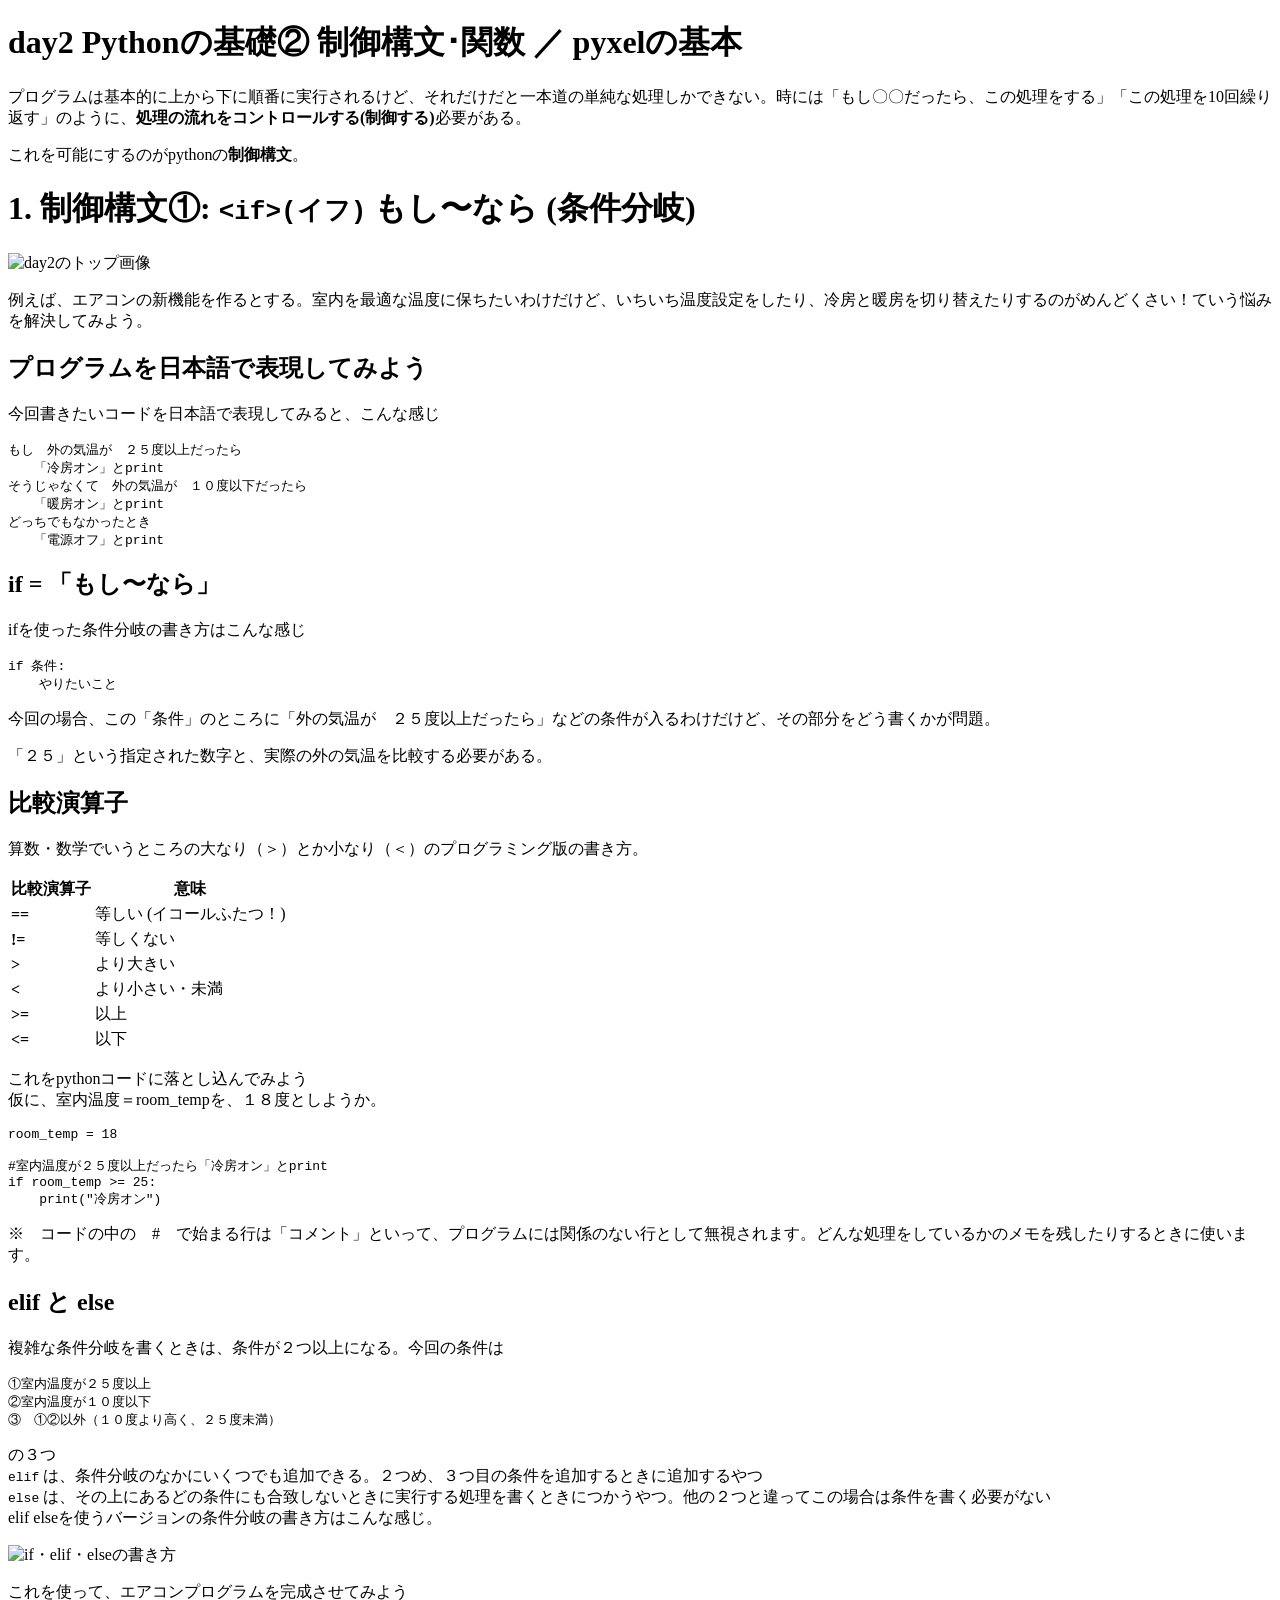
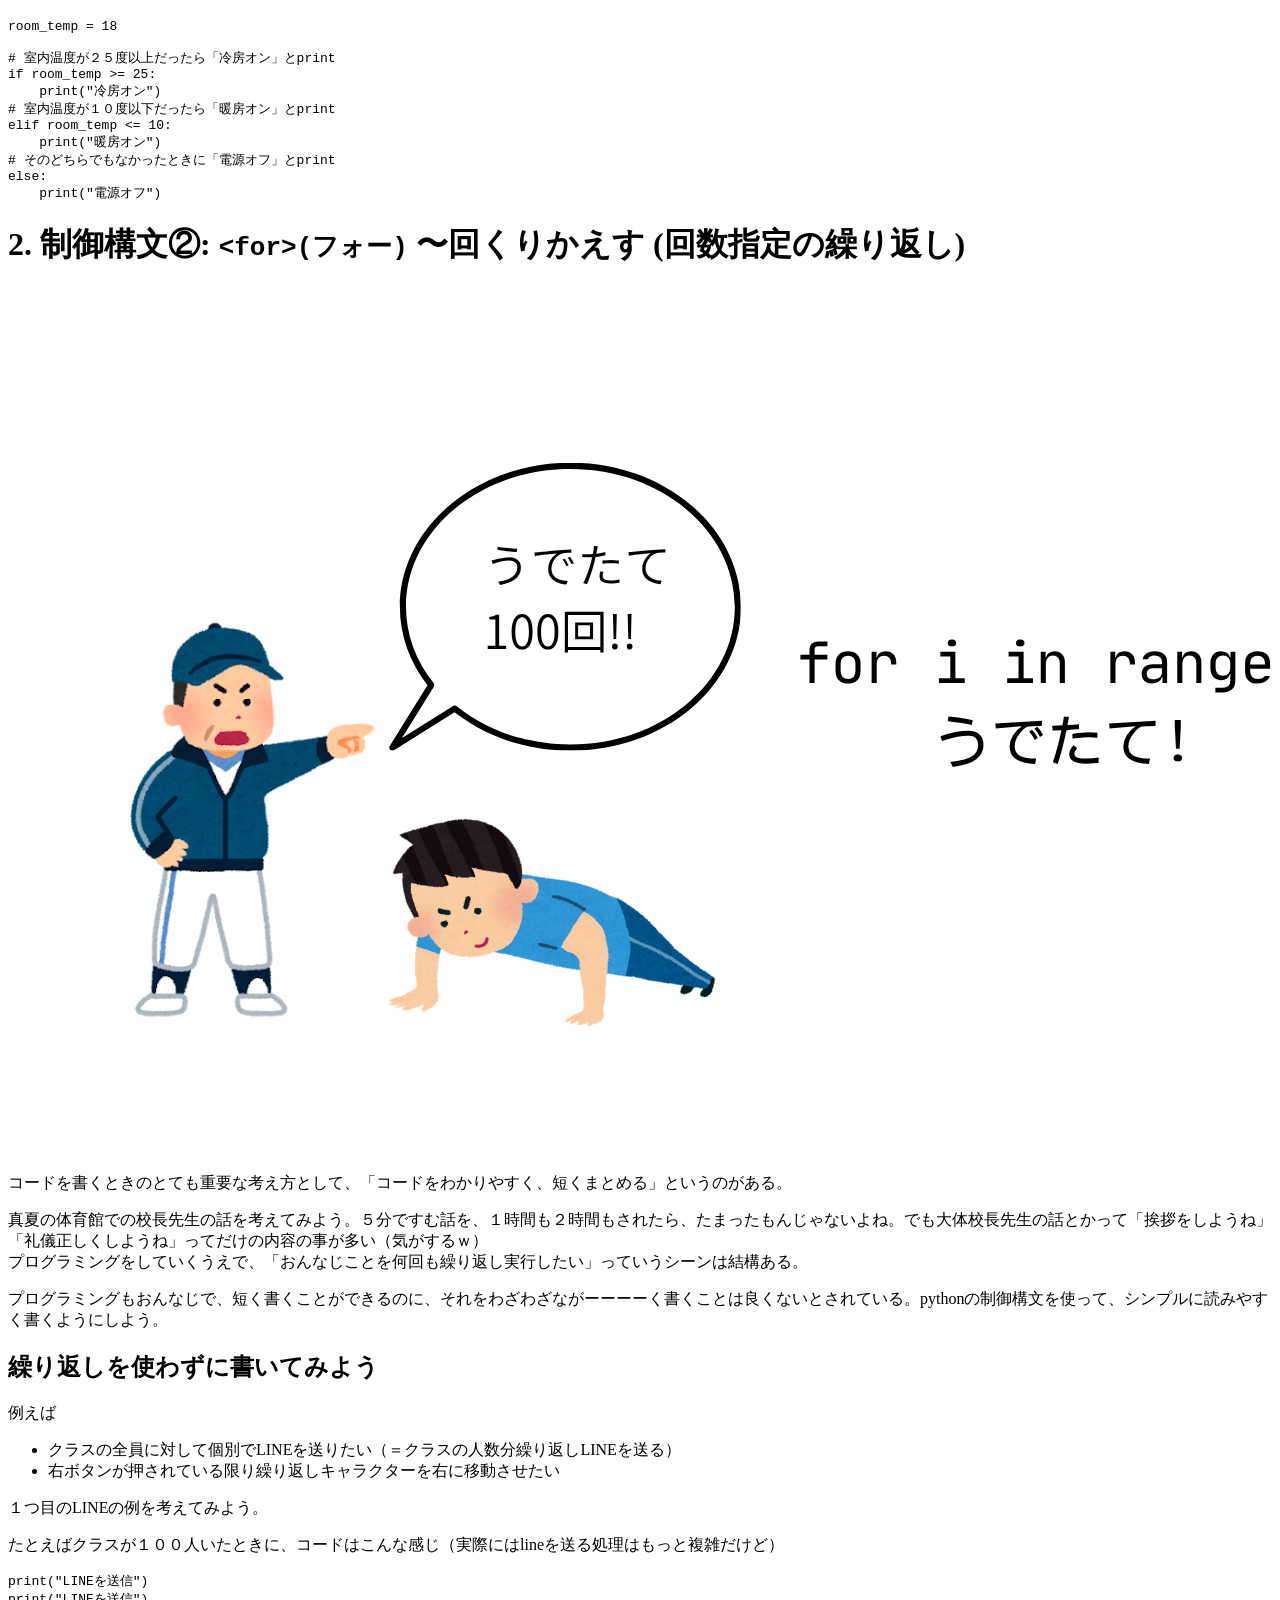
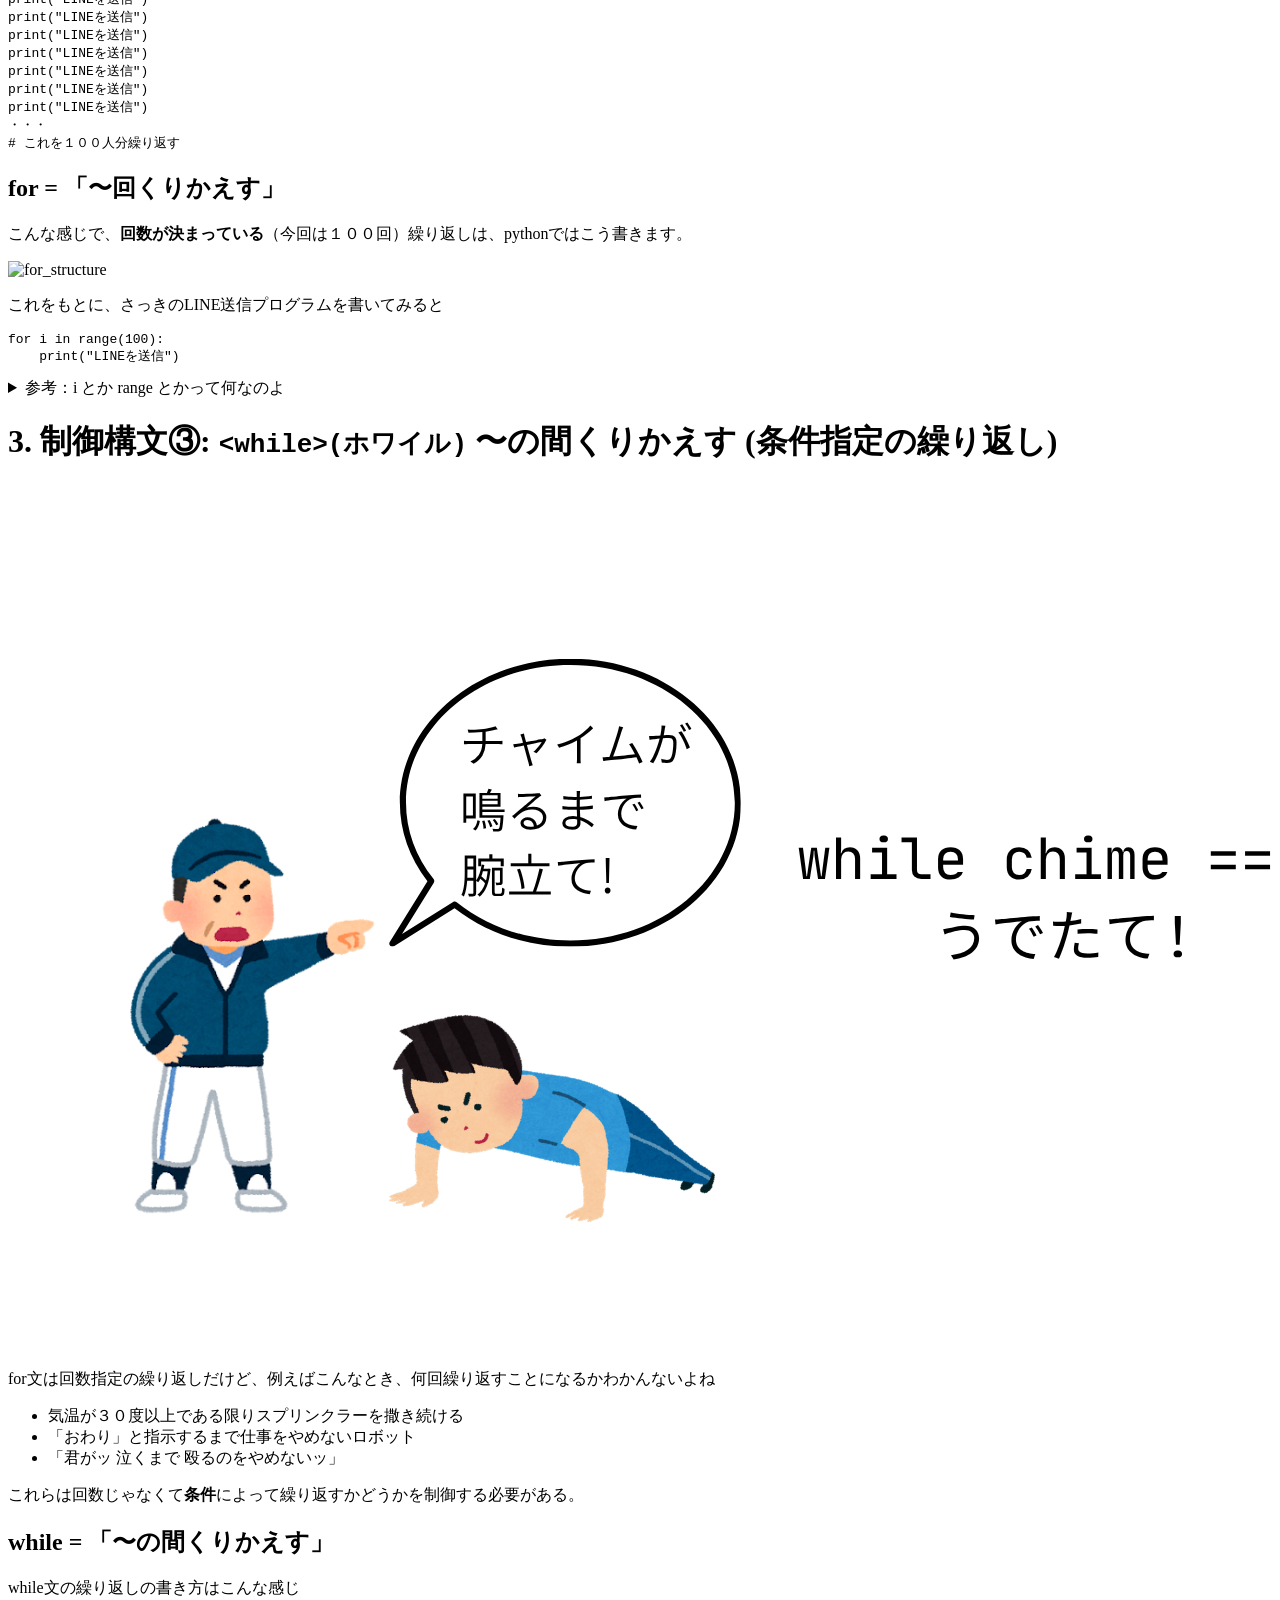
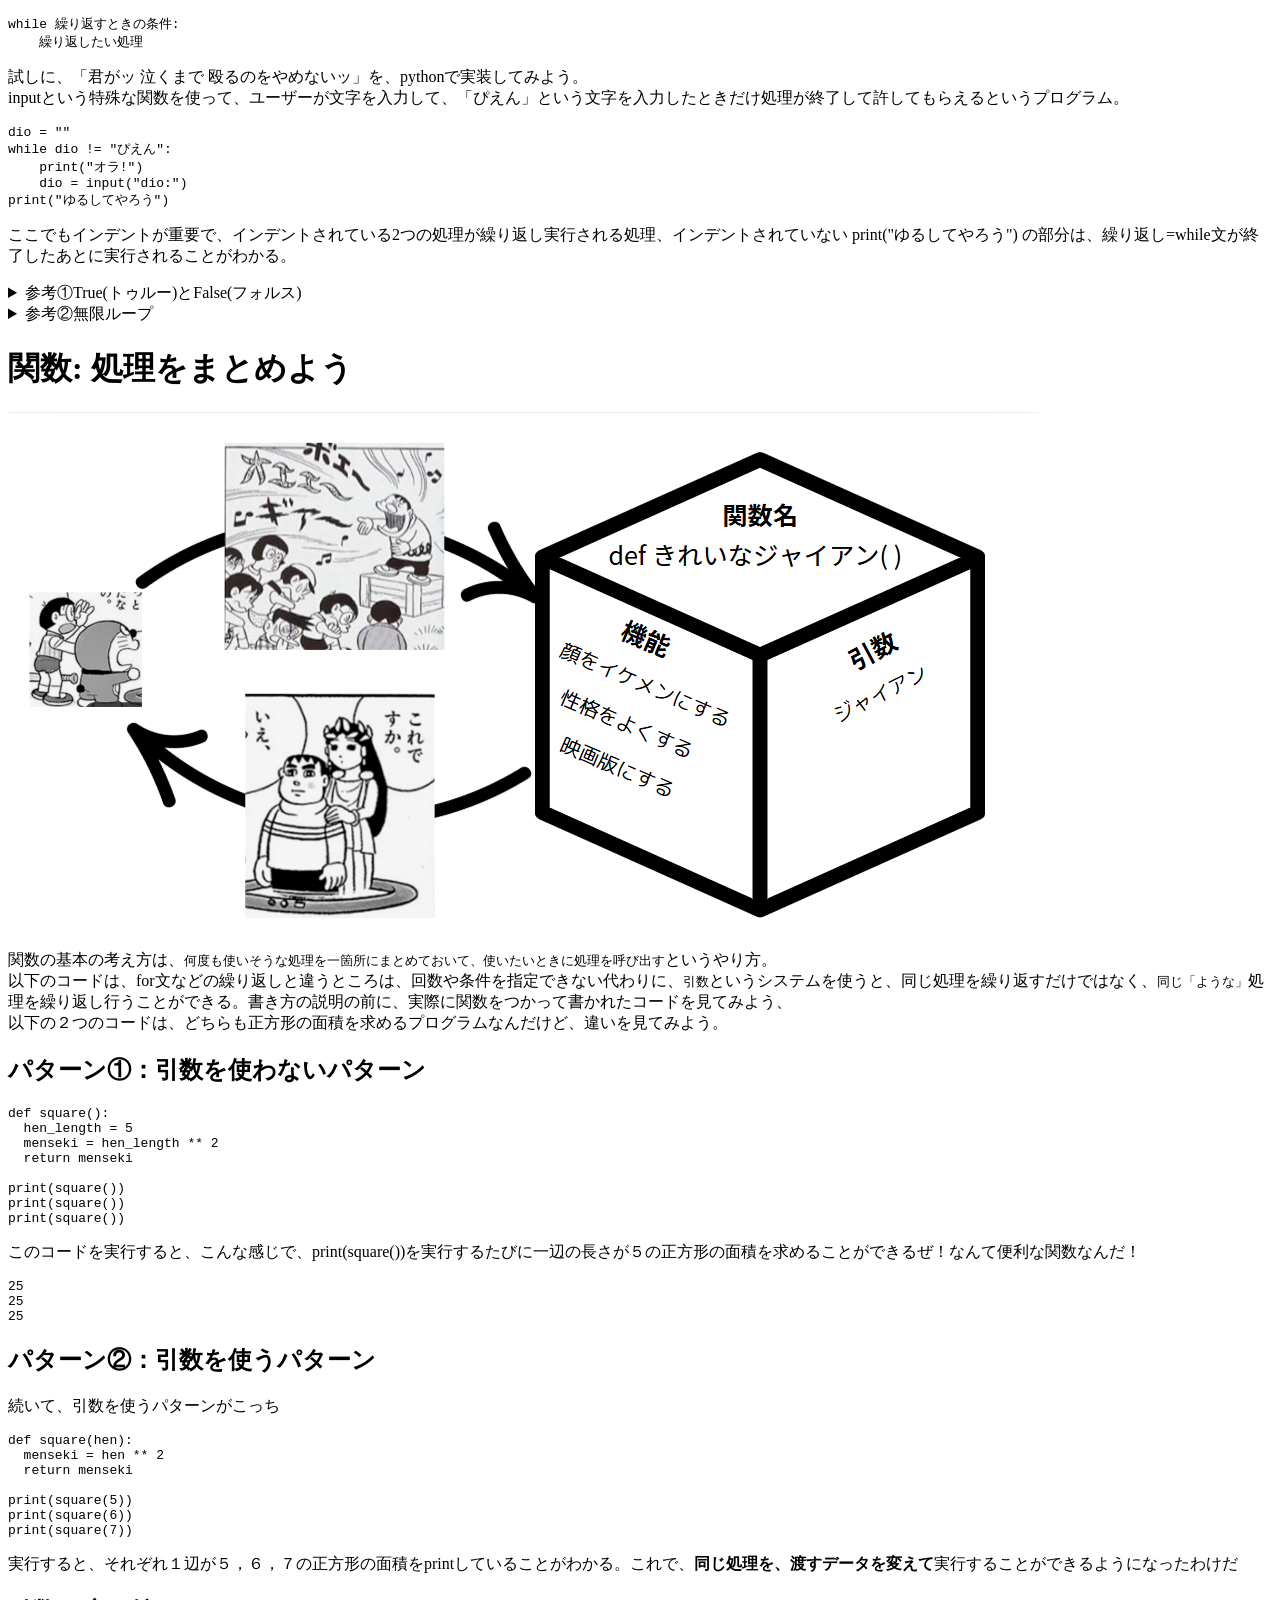
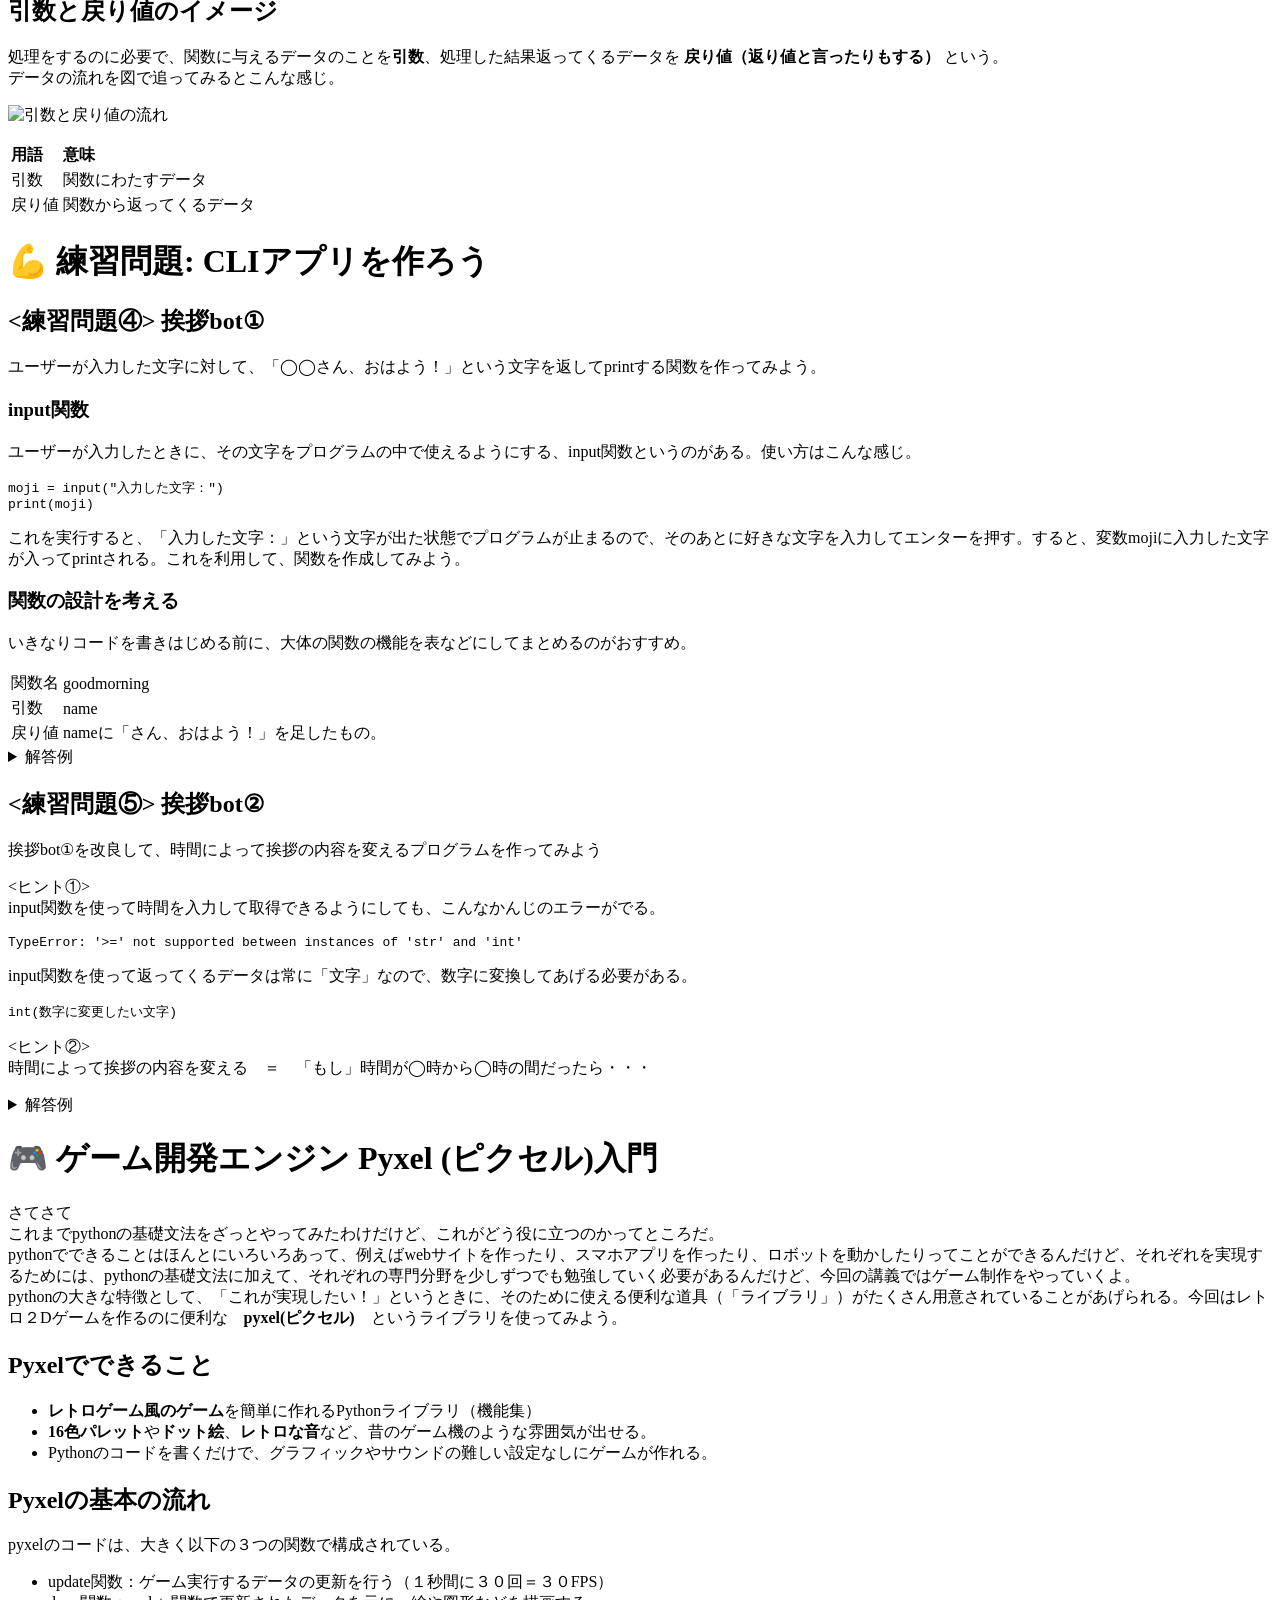
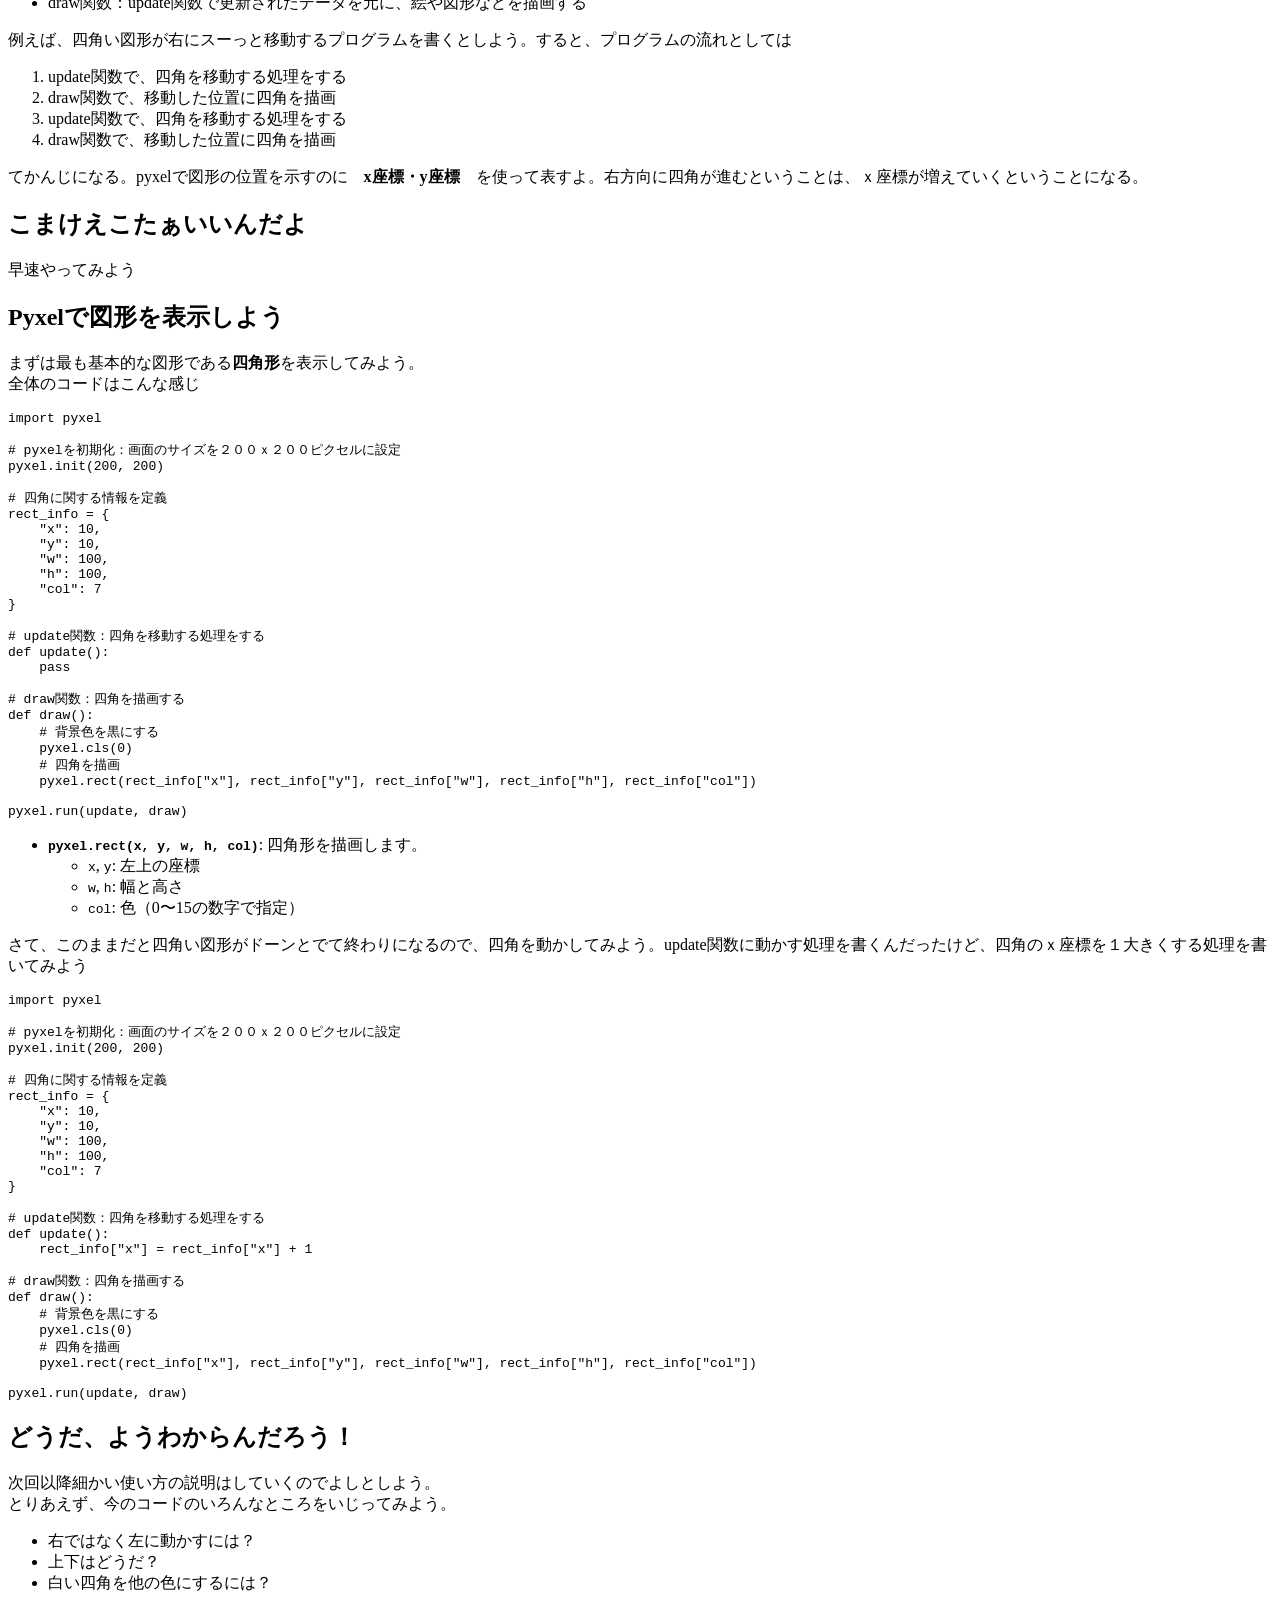
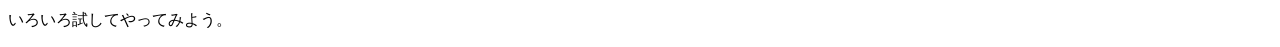
==== 2026/day2/day2_Pythonの基礎②_制御構文･関数_／_pyxelの基本.html @ acff8403 "day2修正" ====
<!DOCTYPE html>
<html>

<head>
    <meta charset="UTF-8">
    <meta name="viewport" content="width=device-width, initial-scale=1.0">
    <title>day2 Pythonの基礎② 制御構文･関数 ／ pyxelの基本</title>
    <link href="https://cdnjs.cloudflare.com/ajax/libs/prism/1.25.0/themes/prism.min.css" rel="stylesheet" />
    <link rel="stylesheet" href="../css/style.css">
    <link rel="icon" href="../favicon.svg" type="image/svg+xml">
    <script src="https://cdnjs.cloudflare.com/ajax/libs/prism/1.25.0/prism.min.js"></script>
    <script src="https://cdnjs.cloudflare.com/ajax/libs/prism/1.25.0/components/prism-python.min.js"></script>
</head>

<body for="html-export" data-header-base-path="../">
    <div id="pagetop"></div>
    <div class="crossnote markdown-preview">

        <h1 id="maintitle">day2 Pythonの基礎② 制御構文･関数 ／ pyxelの基本</h1>
        <p>プログラムは基本的に上から下に順番に実行されるけど、それだけだと一本道の単純な処理しかできない。時には「もし〇〇だったら、この処理をする」「この処理を10回繰り返す」のように、<strong>処理の流れをコントロールする(制御する)</strong>必要がある。</p>
        <p>これを可能にするのがpythonの<strong>制御構文</strong>。</p>

        <h1 id="1-制御構文①-if-もし〜なら">1. 制御構文①: <code>&lt;if&gt;(イフ)</code> もし〜なら (条件分岐)</h1>
        <p><img class="img_top" src="img/day2_top.png" alt="day2のトップ画像"></p>
        <p>例えば、エアコンの新機能を作るとする。室内を最適な温度に保ちたいわけだけど、いちいち温度設定をしたり、冷房と暖房を切り替えたりするのがめんどくさい！ていう悩みを解決してみよう。</p>

        <h2 id="プログラムを日本語で表現してみよう">プログラムを日本語で表現してみよう</h2>
        <p>今回書きたいコードを日本語で表現してみると、こんな感じ</p>
        <pre data-role="codeBlock" data-info="" class="language-text"><code>もし　外の気温が　２５度以上だったら
　　「冷房オン」とprint
そうじゃなくて　外の気温が　１０度以下だったら
　　「暖房オン」とprint
どっちでもなかったとき
　　「電源オフ」とprint
</code></pre>

        <h2 id="if--もし〜なら">if = 「もし〜なら」</h2>
        <p>ifを使った条件分岐の書き方はこんな感じ</p>
        <pre data-role="codeBlock" data-info="python" class="language-python python"><code>if 条件:
    やりたいこと
</code></pre>
        <p>今回の場合、この「条件」のところに「外の気温が　２５度以上だったら」などの条件が入るわけだけど、その部分をどう書くかが問題。</p>
        <p>「２５」という指定された数字と、実際の外の気温を比較する必要がある。</p>

        <h2 id="比較演算子">比較演算子</h2>
        <p>算数・数学でいうところの大なり（＞）とか小なり（＜）のプログラミング版の書き方。</p>
        <table>
            <tr>
                <th>比較演算子</th>
                <th>意味</th>
            </tr>
            <tr>
                <td><strong>==</strong></td>
                <td>等しい (イコールふたつ！)</td>
            </tr>
            <tr>
                <td><strong>!=</strong></td>
                <td>等しくない</td>
            </tr>
            <tr>
                <td><strong>&gt;</strong></td>
                <td>より大きい</td>
            </tr>
            <tr>
                <td><strong>&lt;</strong></td>
                <td>より小さい・未満</td>
            </tr>
            <tr>
                <td><strong>&gt;=</strong></td>
                <td>以上</td>
            </tr>
            <tr>
                <td><strong>&lt;=</strong></td>
                <td>以下</td>
            </tr>
        </table>
        <p>これをpythonコードに落とし込んでみよう<br>
            仮に、室内温度＝room_tempを、１８度としようか。</p>
        <pre data-role="codeBlock" data-info="python" class="language-python python"><code>room_temp = 18

#室内温度が２５度以上だったら「冷房オン」とprint
if room_temp &gt;= 25:
    print("冷房オン")
</code></pre>
        <p>※　コードの中の　#　で始まる行は「コメント」といって、プログラムには関係のない行として無視されます。どんな処理をしているかのメモを残したりするときに使います。</p>

        <h2 id="elif-と-else">elif と else</h2>
        <p>複雑な条件分岐を書くときは、条件が２つ以上になる。今回の条件は</p>
        <pre data-role="codeBlock" data-info="" class="language-text"><code>①室内温度が２５度以上
②室内温度が１０度以下
③　①②以外（１０度より高く、２５度未満）
</code></pre>
        <p>の３つ<br>
            <code>elif</code> は、条件分岐のなかにいくつでも追加できる。２つめ、３つ目の条件を追加するときに追加するやつ<br>
            <code>else</code> は、その上にあるどの条件にも合致しないときに実行する処理を書くときにつかうやつ。他の２つと違ってこの場合は条件を書く必要がない<br>
            elif elseを使うバージョンの条件分岐の書き方はこんな感じ。</p>
        <p><img class="img_top" src="img/if_structure_top.png" alt="if・elif・elseの書き方"></p>
        <p>これを使って、エアコンプログラムを完成させてみよう</p>
        <pre data-role="codeBlock" data-info="python" class="language-python python"><code>room_temp = 18

# 室内温度が２５度以上だったら「冷房オン」とprint
if room_temp &gt;= 25:
    print("冷房オン")
# 室内温度が１０度以下だったら「暖房オン」とprint
elif room_temp &lt;= 10:
    print("暖房オン")
# そのどちらでもなかったときに「電源オフ」とprint
else:
    print("電源オフ")
</code></pre>

        <h1 id="2-制御構文②-for-〜回くりかえす">2. 制御構文②: <code>&lt;for&gt;(フォー)</code> 〜回くりかえす (回数指定の繰り返し)</h1>
        <p><img class="img_top" src="img/pushup_for_top.png" alt="pushup_for"></p>
        <p>コードを書くときのとても重要な考え方として、「コードをわかりやすく、短くまとめる」というのがある。</p>
        <p>真夏の体育館での校長先生の話を考えてみよう。５分ですむ話を、１時間も２時間もされたら、たまったもんじゃないよね。でも大体校長先生の話とかって「挨拶をしようね」「礼儀正しくしようね」ってだけの内容の事が多い（気がするｗ）<br>
            プログラミングをしていくうえで、「おんなじことを何回も繰り返し実行したい」っていうシーンは結構ある。</p>
        <p>プログラミングもおんなじで、短く書くことができるのに、それをわざわざながーーーーく書くことは良くないとされている。pythonの制御構文を使って、シンプルに読みやすく書くようにしよう。</p>

        <h2 id="繰り返しを使わずに書いてみよう">繰り返しを使わずに書いてみよう</h2>
        <p>例えば</p>
        <ul>
            <li>クラスの全員に対して個別でLINEを送りたい（＝クラスの人数分繰り返しLINEを送る）</li>
            <li>右ボタンが押されている限り繰り返しキャラクターを右に移動させたい</li>
        </ul>
        <p>１つ目のLINEの例を考えてみよう。</p>
        <p>たとえばクラスが１００人いたときに、コードはこんな感じ（実際にはlineを送る処理はもっと複雑だけど）</p>
        <pre data-role="codeBlock" data-info="python" class="language-python python"><code>print("LINEを送信")
print("LINEを送信")
print("LINEを送信")
print("LINEを送信")
print("LINEを送信")
print("LINEを送信")
print("LINEを送信")
print("LINEを送信")
・・・
# これを１００人分繰り返す
</code></pre>

        <h2 id="for--〜回くりかえす">for = 「〜回くりかえす」</h2>
        <p>こんな感じで、<strong>回数が決まっている</strong>（今回は１００回）繰り返しは、pythonではこう書きます。</p>
        <p><img class="img_top" src="img/for_structure_top.png" alt="for_structure"></p>
        <p>これをもとに、さっきのLINE送信プログラムを書いてみると</p>
        <pre data-role="codeBlock" data-info="python" class="language-python python"><code>for i in range(100):
    print("LINEを送信")
</code></pre>
        <details>
            <summary>参考：i とか range とかって何なのよ</summary>
            <p>このコードを動かしてみよう</p>
            <pre data-role="codeBlock" data-info="python" class="language-python python"><code>for i in range(10):
    print(i)
</code></pre>
            <p>実行結果↓</p>
            <pre data-role="codeBlock" data-info="" class="language-text"><code>0
1
2
3
...(省略)
9
</code></pre>
            <p>range(10)とすると、０から９までの数字データのかたまり（配列といいます）が入って、for文といっしょに使うことで、処理中にその塊に入っているデータに順番にアクセスしていく感じ。０から９だから、全部で１０回の繰り返しになる、てこと。iという文字に、繰り返しごとにデータが順番に入っていく感じ。ここの文字は別にiである必要はなくて、自由に名前をつけられる。<br>
                配列には他にも「リスト」などの種類があって、こっちは数字だけじゃなくて文字も扱える。<br>
                配列を使った繰り返しの例はこんな感じ</p>
            <pre data-role="codeBlock" data-info="python" class="language-python python"><code>teacher_list = ["リッキー", "オッキー", "ガッキー", "グッチー"]
for teacher in teacher_list:
    print(teacher + "かっこいい")
</code></pre>
            <p>実行結果↓</p>
            <pre data-role="codeBlock" data-info="" class="language-text"><code>リッキーかっこいい
オッキーかっこいい
ガッキーかっこいい
グッチーかっこいい
</code></pre>
        </details>

        <h1 id="3-制御構文③-while-〜の間くりかえす">3. 制御構文③: <code>&lt;while&gt;(ホワイル)</code> 〜の間くりかえす (条件指定の繰り返し)</h1>
        <p><img class="img_top" src="img/pushup_while_top.png" alt="pushup_while"></p>
        <p>for文は回数指定の繰り返しだけど、例えばこんなとき、何回繰り返すことになるかわかんないよね</p>
        <ul>
            <li>気温が３０度以上である限りスプリンクラーを撒き続ける</li>
            <li>「おわり」と指示するまで仕事をやめないロボット</li>
            <li>「君がッ 泣くまで 殴るのをやめないッ」</li>
        </ul>
        <p>これらは回数じゃなくて<strong>条件</strong>によって繰り返すかどうかを制御する必要がある。</p>

        <h2 id="while--〜の間くりかえす">while = 「〜の間くりかえす」</h2>
        <p>while文の繰り返しの書き方はこんな感じ</p>
        <pre data-role="codeBlock" data-info="python" class="language-python python"><code>while 繰り返すときの条件:
    繰り返したい処理
</code></pre>
        <p>試しに、「君がッ 泣くまで 殴るのをやめないッ」を、pythonで実装してみよう。<br>
            inputという特殊な関数を使って、ユーザーが文字を入力して、「ぴえん」という文字を入力したときだけ処理が終了して許してもらえるというプログラム。</p>
        <pre data-role="codeBlock" data-info="python" class="language-python python"><code>dio = ""
while dio != "ぴえん":
    print("オラ!")
    dio = input("dio:")
print("ゆるしてやろう")
</code></pre>
        <p>ここでもインデントが重要で、インデントされている2つの処理が繰り返し実行される処理、インデントされていない print("ゆるしてやろう") の部分は、繰り返し=while文が終了したあとに実行されることがわかる。</p>
        <details>
            <summary>参考①True(トゥルー)とFalse(フォルス)</summary>
            <p>試しにこのコードを実行してみよう。</p>
            <pre data-role="codeBlock" data-info="python" class="language-python python"><code>ricky = "かっこいい"
print(ricky == "かっこいい")
</code></pre>
            <p>実行結果</p>
            <pre data-role="codeBlock" data-info="" class="language-text"><code>True
</code></pre>
            <p>True : 正しい<br>
                pythonも認めざるを得ないかっこよさ。<br>
                冗談はさておき、これは <code>ricky という変数と "かっこいい" という文字データは同じ</code> という条件が「正しい」ので、Trueという結果が返ってきている感じ。<br>
                逆に</p>
            <pre data-role="codeBlock" data-info="python" class="language-python python"><code>ricky = "かっこいい"
print(ricky == "ブサイク")
</code></pre>
            <p>コレを実行してみると</p>
            <pre data-role="codeBlock" data-info="" class="language-text"><code>False
</code></pre>
            <p>という結果がでます。(False=フォルス:間違い)</p>
            <p>今まで出てきたif文やwhile文は、「条件」が「TrueかFalseか」を判定しているわけ。例えば</p>
            <pre data-role="codeBlock" data-info="python" class="language-python python"><code>if ricky == "イケメン":
    print("わかるー")
</code></pre>
            <p>というif文は、<code>ricky == "イケメン"</code>という条件がTrueのときに「わかるー」とprintする、という感じになる。ちなみに、パソコン内部的にはTrueは1、Falseは0として扱われるので、最初に出てきた「パソコンは0と1だけでデータを処理している」っていう話とつながってきたりする。試しにこのコードを実行すると、「おんなじ!」と出力される。</p>
            <pre data-role="codeBlock" data-info="python" class="language-python python"><code>if (True == 1):
    print("おんなじ!")
</code></pre>
        </details>
        <details>
            <summary>参考②無限ループ</summary>
            <p>ゲームが起動中にずーっと同じ処理を繰り返したい場合などによく使われる手法で、無限ループというのがある。たとえばこんなコード(実行する場合は、必ず近くに詳しい人がいるときにやってください。やりすぎるとパソコンに余計な負担をかけてしまうことがあります。)</p>
            <pre data-role="codeBlock" data-info="python" class="language-python python"><code>while True:
    print("リッキーかっこいい")
</code></pre>
            <p>無限にリッキーかっこいいとprintするという非常に正しいコードになってる。<br>
                ループを抜けたい場合はCtrl + C で終了できる。</p>
        </details>

        <h1 id="関数-処理をまとめよう">関数: 処理をまとめよう</h1>
        <p><img class="img_top" src="img/function_jyaian_top.svg" alt="function_jyaian"></p>
        <p>関数の基本の考え方は、<code>何度も使いそうな処理を一箇所にまとめておいて、使いたいときに処理を呼び出す</code>というやり方。<br>
            以下のコードは、for文などの繰り返しと違うところは、回数や条件を指定できない代わりに、<code>引数</code>というシステムを使うと、同じ処理を繰り返すだけではなく、<code>同じ「ような」</code>処理を繰り返し行うことができる。書き方の説明の前に、実際に関数をつかって書かれたコードを見てみよう、<br>
            以下の２つのコードは、どちらも正方形の面積を求めるプログラムなんだけど、違いを見てみよう。</p>

        <h2 id="パターン①引数を使わないパターン">パターン①：引数を使わないパターン</h2>
        <pre data-role="codeBlock" data-info="python" class="language-python python"><code>def square():
  hen_length = 5
  menseki = hen_length ** 2
  return menseki

print(square())
print(square())
print(square())
</code></pre>
        <p>このコードを実行すると、こんな感じで、print(square())を実行するたびに一辺の長さが５の正方形の面積を求めることができるぜ！なんて便利な関数なんだ！</p>
        <pre data-role="codeBlock" data-info="" class="language-text"><code>25
25
25
</code></pre>

        <h2 id="パターン②引数を使うパターン">パターン②：引数を使うパターン</h2>
        <p>続いて、引数を使うパターンがこっち</p>
        <pre data-role="codeBlock" data-info="python" class="language-python python"><code>def square(hen):
  menseki = hen ** 2
  return menseki

print(square(5))
print(square(6))
print(square(7))
</code></pre>
        <p>実行すると、それぞれ１辺が５，６，７の正方形の面積をprintしていることがわかる。これで、<strong>同じ処理を、渡すデータを変えて</strong>実行することができるようになったわけだ</p>

        <h2 id="引数と戻り値のイメージ">引数と戻り値のイメージ</h2>
        <p>処理をするのに必要で、関数に与えるデータのことを<strong>引数</strong>、処理した結果返ってくるデータを <strong>戻り値（返り値と言ったりもする）</strong> という。<br>
            データの流れを図で追ってみるとこんな感じ。</p>
        <p><img src="img/function.png" alt="引数と戻り値の流れ"></p>
        <table>
            <tr>
                <td><b>用語</b></td>
                <td><b>意味</b></td>
            </tr>
            <tr>
                <td>引数</td>
                <td>関数にわたすデータ</td>
            </tr>
            <tr>
                <td>戻り値</td>
                <td>関数から返ってくるデータ</td>
            </tr>
        </table>

        <h1 id="練習問題-cliアプリを作ろう">💪 練習問題: CLIアプリを作ろう</h1>

        <h2 id="練習問題④-挨拶bot①">&lt;練習問題④&gt; 挨拶bot①</h2>
        <p>ユーザーが入力した文字に対して、「◯◯さん、おはよう！」という文字を返してprintする関数を作ってみよう。</p>

        <h3 id="input関数">input関数</h3>
        <p>ユーザーが入力したときに、その文字をプログラムの中で使えるようにする、input関数というのがある。使い方はこんな感じ。</p>
        <pre data-role="codeBlock" data-info="python" class="language-python python"><code>moji = input("入力した文字：")
print(moji)
</code></pre>
        <p>これを実行すると、「入力した文字：」という文字が出た状態でプログラムが止まるので、そのあとに好きな文字を入力してエンターを押す。すると、変数mojiに入力した文字が入ってprintされる。これを利用して、関数を作成してみよう。</p>

        <h3 id="関数の設計を考える">関数の設計を考える</h3>
        <p>いきなりコードを書きはじめる前に、大体の関数の機能を表などにしてまとめるのがおすすめ。</p>
        <table>
            <tr>
                <td>関数名</td>
                <td>goodmorning</td>
            </tr>
            <tr>
                <td>引数</td>
                <td>name</td>
            </tr>
            <tr>
                <td>戻り値</td>
                <td>nameに「さん、おはよう！」を足したもの。</td>
            </tr>
        </table>
        <details>
            <summary>解答例</summary>
            <pre data-role="codeBlock" data-info="python" class="language-python python"><code>name = input("お名前は？：")
def goodmorning(name):
    return name + "さん、おはよう！"

print(goodmorning(name))
</code></pre>
        </details>

        <h2 id="練習問題⑤-挨拶bot②">&lt;練習問題⑤&gt; 挨拶bot②</h2>
        <p>挨拶bot①を改良して、時間によって挨拶の内容を変えるプログラムを作ってみよう</p>
        <p>&lt;ヒント①&gt;<br>
            input関数を使って時間を入力して取得できるようにしても、こんなかんじのエラーがでる。</p>
        <pre data-role="codeBlock" data-info="" class="language-text"><code>TypeError: '&gt;=' not supported between instances of 'str' and 'int'
</code></pre>
        <p>input関数を使って返ってくるデータは常に「文字」なので、数字に変換してあげる必要がある。</p>
        <pre data-role="codeBlock" data-info="python" class="language-python python"><code>int(数字に変更したい文字)
</code></pre>
        <p>&lt;ヒント②&gt;<br>
            時間によって挨拶の内容を変える　＝　「もし」時間が◯時から◯時の間だったら・・・</p>
        <details>
            <summary>解答例</summary>
            <pre data-role="codeBlock" data-info="python" class="language-python python"><code>name = input("お名前は？：")
hour = int(input("時間(24h)は？："))
def goodmorning(name, hour):
    if hour &gt;= 5 and hour &lt; 10:
        greeting = "おはよう"
    elif hour &gt;= 10 and hour &lt; 18:
        greeting = "こんにちは"
    else:
        greeting = "こんばんは"
    return name + "さん、" + greeting + "！"

print(goodmorning(name, hour))
</code></pre>
        </details>

        <h1 id="ゲーム開発エンジン-pyxel-ピクセル入門">🎮 ゲーム開発エンジン Pyxel (ピクセル)入門</h1>
        <p>さてさて<br>
            これまでpythonの基礎文法をざっとやってみたわけだけど、これがどう役に立つのかってところだ。<br>
            pythonでできることはほんとにいろいろあって、例えばwebサイトを作ったり、スマホアプリを作ったり、ロボットを動かしたりってことができるんだけど、それぞれを実現するためには、pythonの基礎文法に加えて、それぞれの専門分野を少しずつでも勉強していく必要があるんだけど、今回の講義ではゲーム制作をやっていくよ。<br>
            pythonの大きな特徴として、「これが実現したい！」というときに、そのために使える便利な道具（「ライブラリ」）がたくさん用意されていることがあげられる。今回はレトロ２Dゲームを作るのに便利な　<strong>pyxel(ピクセル)</strong>　というライブラリを使ってみよう。</p>

        <h2 id="pyxelでできること">Pyxelでできること</h2>
        <ul>
            <li><strong>レトロゲーム風のゲーム</strong>を簡単に作れるPythonライブラリ（機能集）</li>
            <li><strong>16色パレット</strong>や<strong>ドット絵</strong>、<strong>レトロな音</strong>など、昔のゲーム機のような雰囲気が出せる。</li>
            <li>Pythonのコードを書くだけで、グラフィックやサウンドの難しい設定なしにゲームが作れる。</li>
        </ul>

        <h2 id="pyxelの基本の流れ">Pyxelの基本の流れ</h2>
        <p>pyxelのコードは、大きく以下の３つの関数で構成されている。</p>
        <ul>
            <li>update関数：ゲーム実行するデータの更新を行う（１秒間に３０回＝３０FPS）</li>
            <li>draw関数：update関数で更新されたデータを元に、絵や図形などを描画する</li>
        </ul>
        <p>例えば、四角い図形が右にスーっと移動するプログラムを書くとしよう。すると、プログラムの流れとしては</p>
        <ol>
            <li>update関数で、四角を移動する処理をする</li>
            <li>draw関数で、移動した位置に四角を描画</li>
            <li>update関数で、四角を移動する処理をする</li>
            <li>draw関数で、移動した位置に四角を描画</li>
        </ol>
        <p>てかんじになる。pyxelで図形の位置を示すのに　<strong>x座標・y座標</strong>　を使って表すよ。右方向に四角が進むということは、ｘ座標が増えていくということになる。</p>

        <h2 id="こまけえこたぁいいんだよ">こまけえこたぁいいんだよ</h2>
        <p>早速やってみよう</p>

        <h2 id="pyxelで図形を表示しよう">Pyxelで図形を表示しよう</h2>
        <p>まずは最も基本的な図形である<strong>四角形</strong>を表示してみよう。<br>
            全体のコードはこんな感じ</p>
        <pre data-role="codeBlock" data-info="python" class="language-python python"><code>import pyxel

# pyxelを初期化：画面のサイズを２００ｘ２００ピクセルに設定
pyxel.init(200, 200)

# 四角に関する情報を定義
rect_info = {
    "x": 10,
    "y": 10,
    "w": 100,
    "h": 100,
    "col": 7
}

# update関数：四角を移動する処理をする
def update():
    pass

# draw関数：四角を描画する
def draw():
    # 背景色を黒にする
    pyxel.cls(0)
    # 四角を描画
    pyxel.rect(rect_info["x"], rect_info["y"], rect_info["w"], rect_info["h"], rect_info["col"])

pyxel.run(update, draw)
</code></pre>
        <ul>
            <li><strong><code>pyxel.rect(x, y, w, h, col)</code></strong>: 四角形を描画します。
                <ul>
                    <li><code>x</code>, <code>y</code>: 左上の座標</li>
                    <li><code>w</code>, <code>h</code>: 幅と高さ</li>
                    <li><code>col</code>: 色（0〜15の数字で指定）</li>
                </ul>
            </li>
        </ul>
        <p>さて、このままだと四角い図形がドーンとでて終わりになるので、四角を動かしてみよう。update関数に動かす処理を書くんだったけど、四角のｘ座標を１大きくする処理を書いてみよう</p>
        <pre data-role="codeBlock" data-info="python" class="language-python python"><code>import pyxel

# pyxelを初期化：画面のサイズを２００ｘ２００ピクセルに設定
pyxel.init(200, 200)

# 四角に関する情報を定義
rect_info = {
    "x": 10,
    "y": 10,
    "w": 100,
    "h": 100,
    "col": 7
}

# update関数：四角を移動する処理をする
def update():
    rect_info["x"] = rect_info["x"] + 1

# draw関数：四角を描画する
def draw():
    # 背景色を黒にする
    pyxel.cls(0)
    # 四角を描画
    pyxel.rect(rect_info["x"], rect_info["y"], rect_info["w"], rect_info["h"], rect_info["col"])

pyxel.run(update, draw)
</code></pre>

        <h2 id="どうだようわからんだろう">どうだ、ようわからんだろう！</h2>
        <p>次回以降細かい使い方の説明はしていくのでよしとしよう。<br>
            とりあえず、今のコードのいろんなところをいじってみよう。</p>
        <ul>
            <li>右ではなく左に動かすには？</li>
            <li>上下はどうだ？</li>
            <li>白い四角を他の色にするには？</li>
        </ul>
        <p>いろいろ試してやってみよう。</p>

    </div>

    <script src="../js/script.js"></script>
</body>

</html>
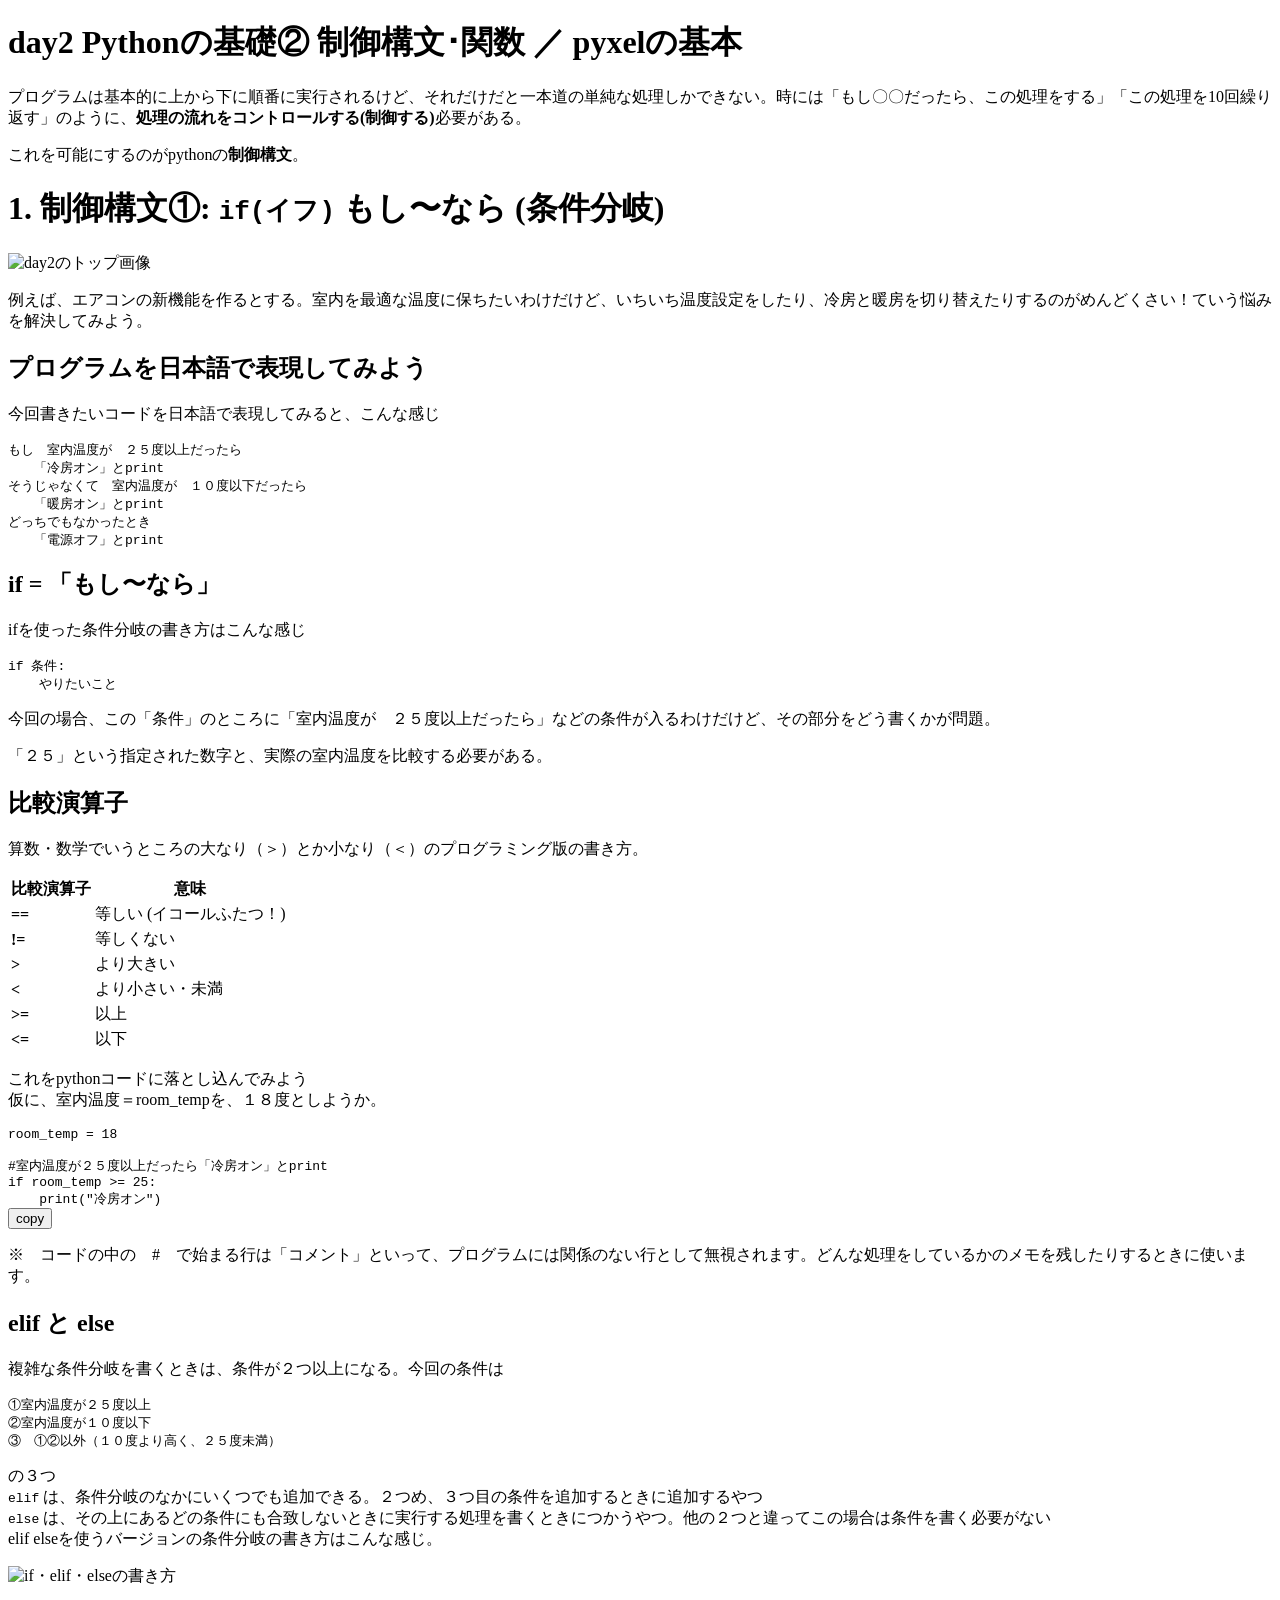
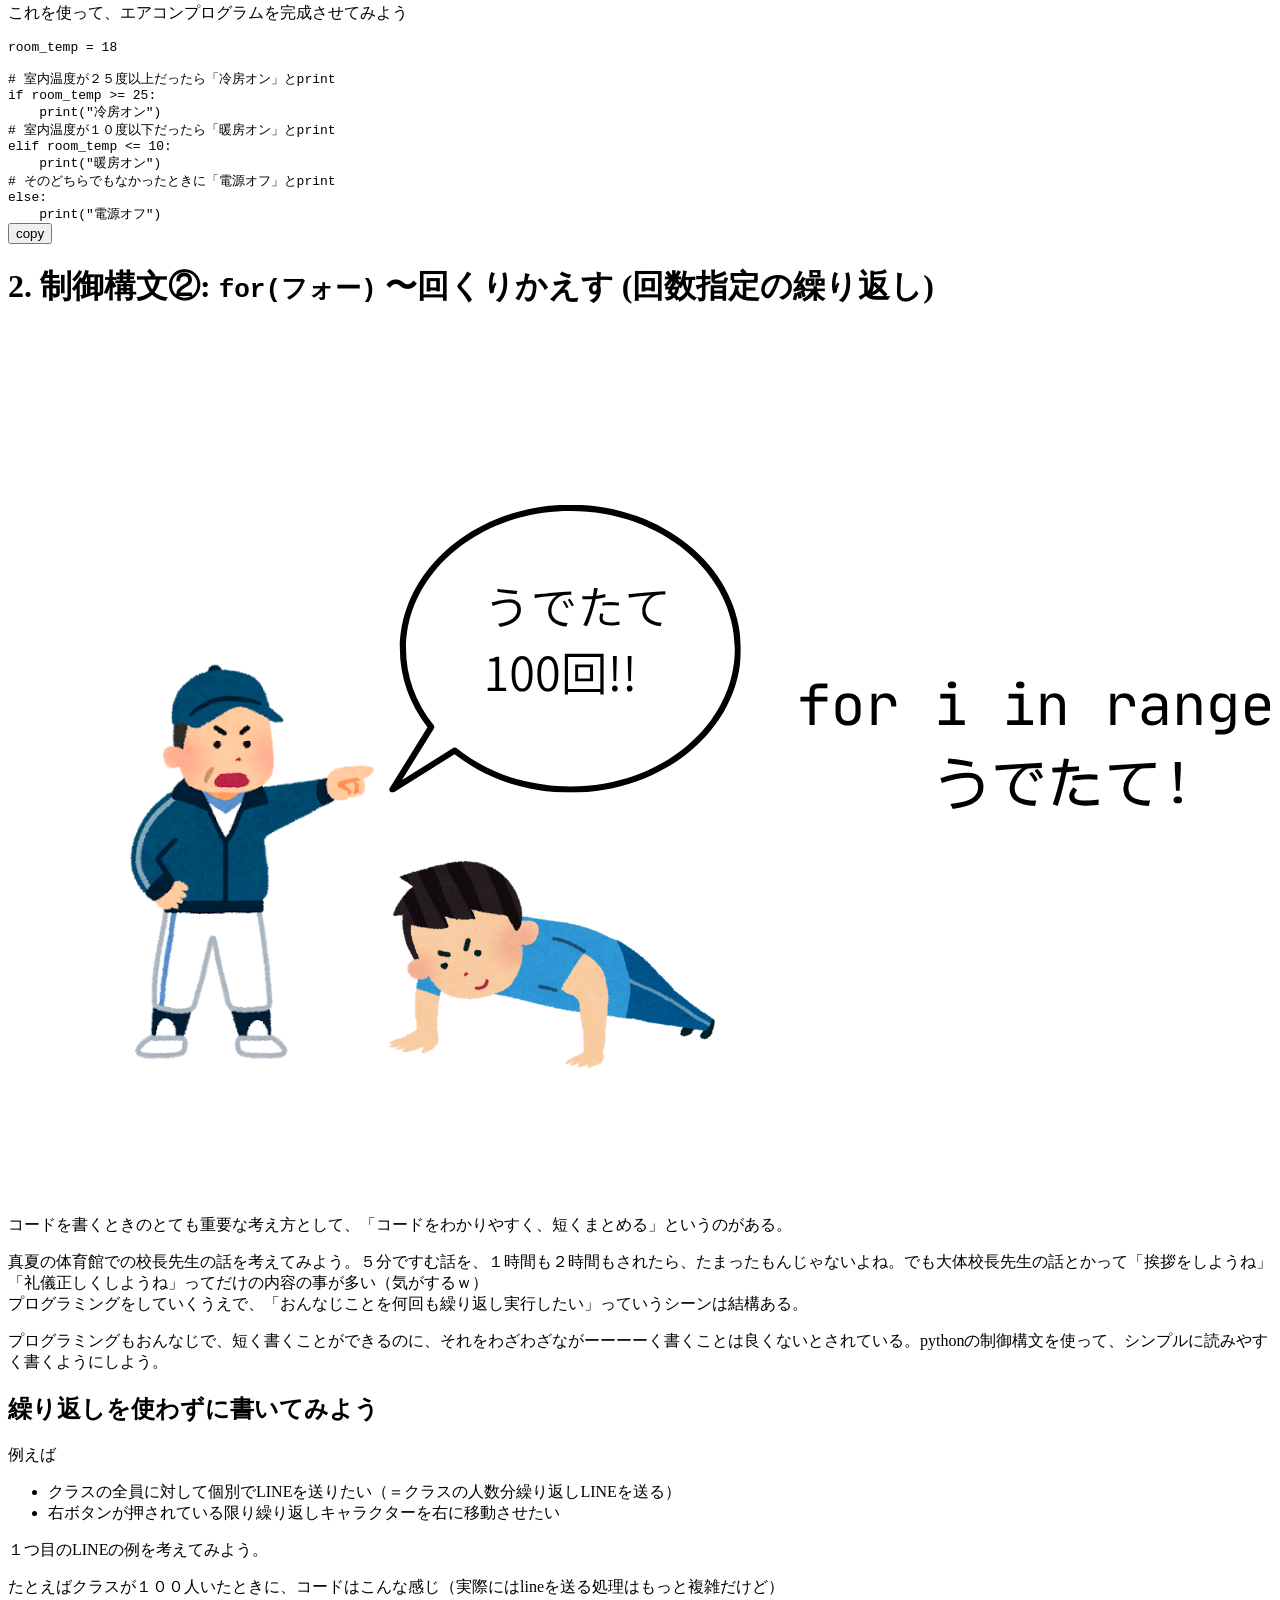
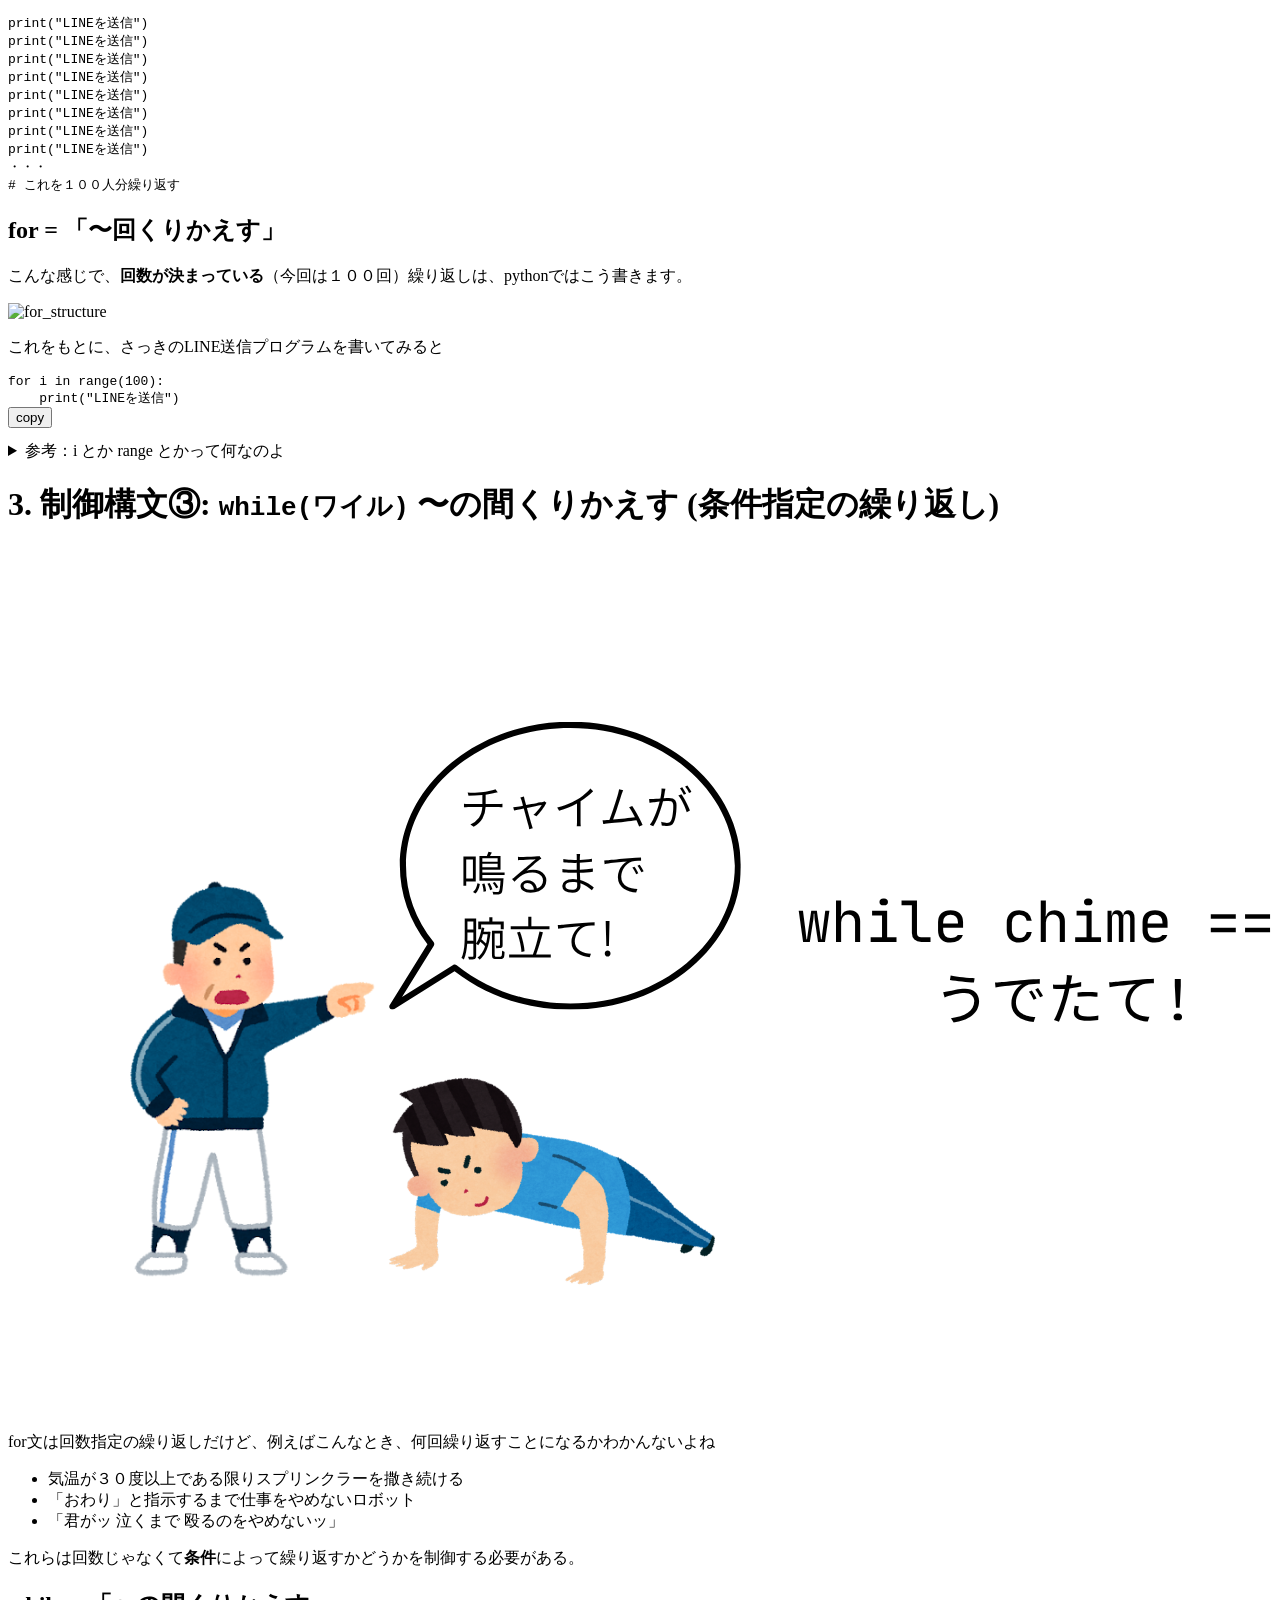
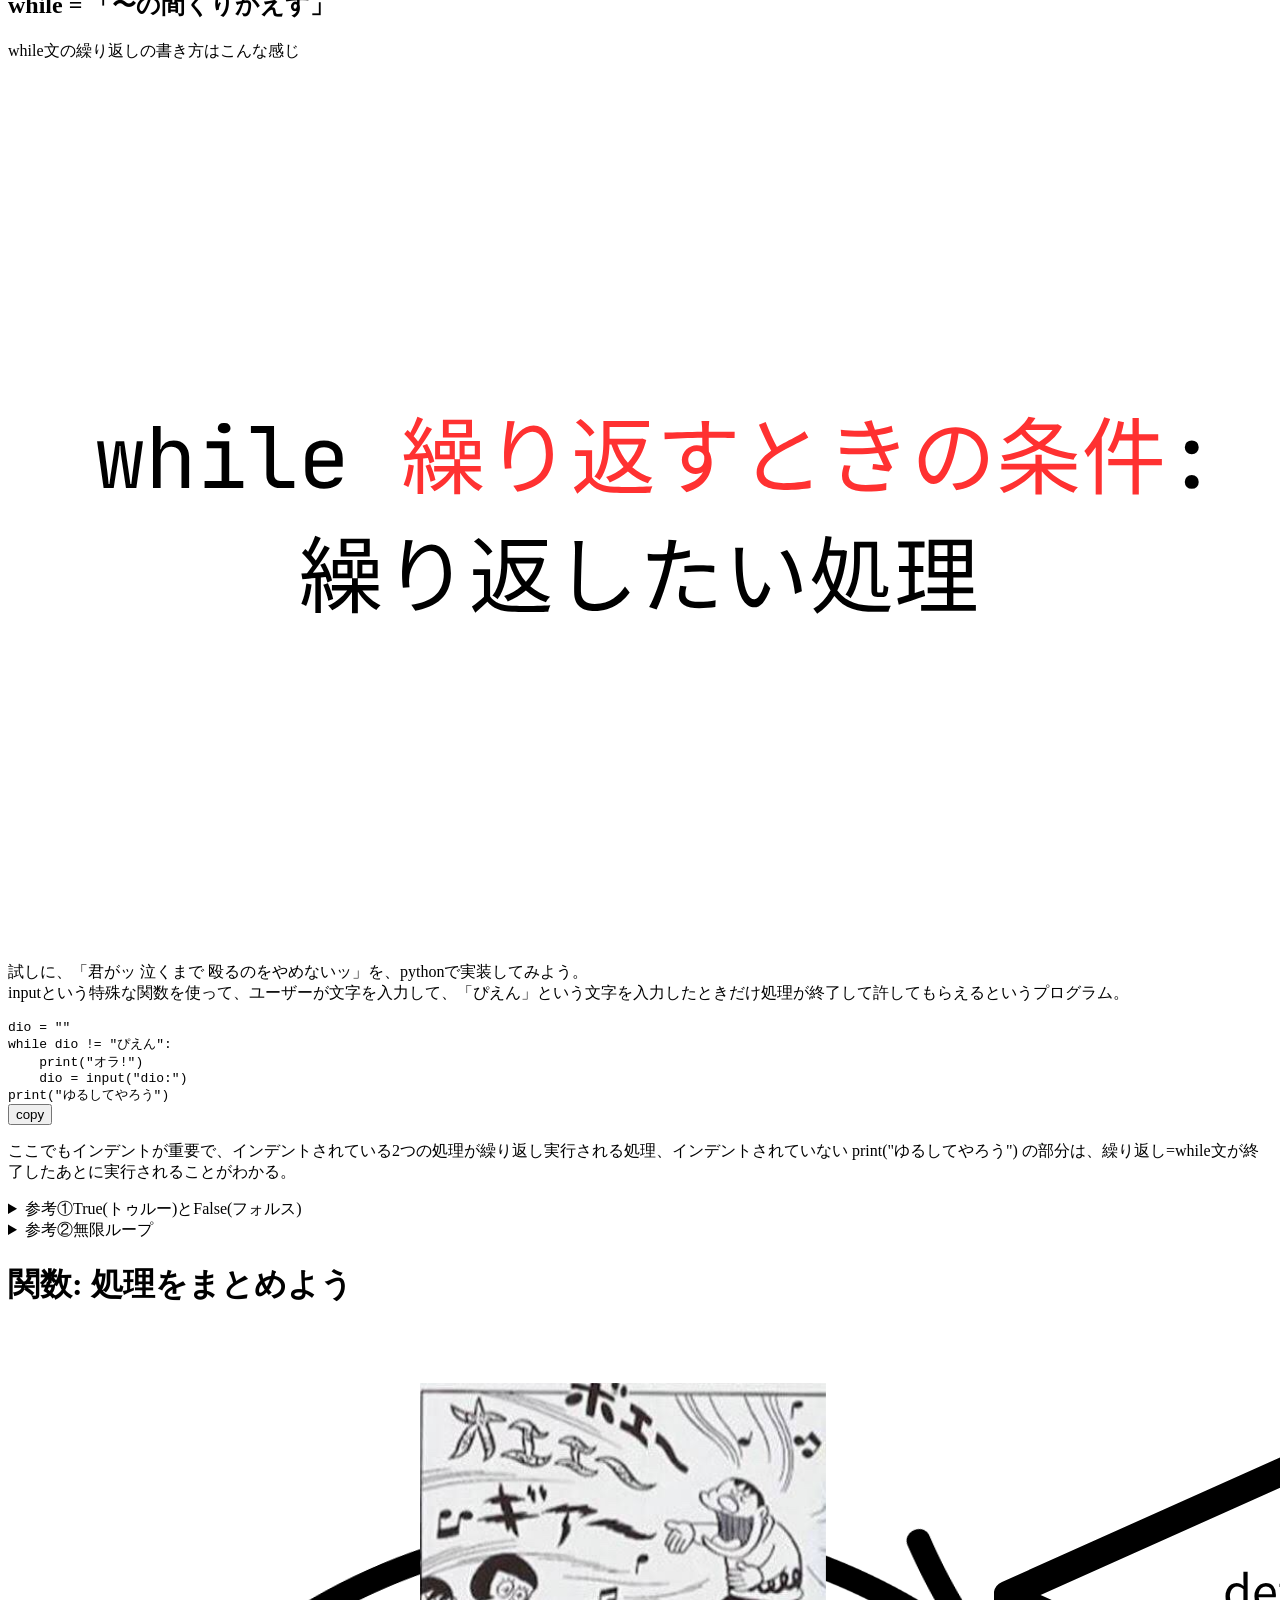
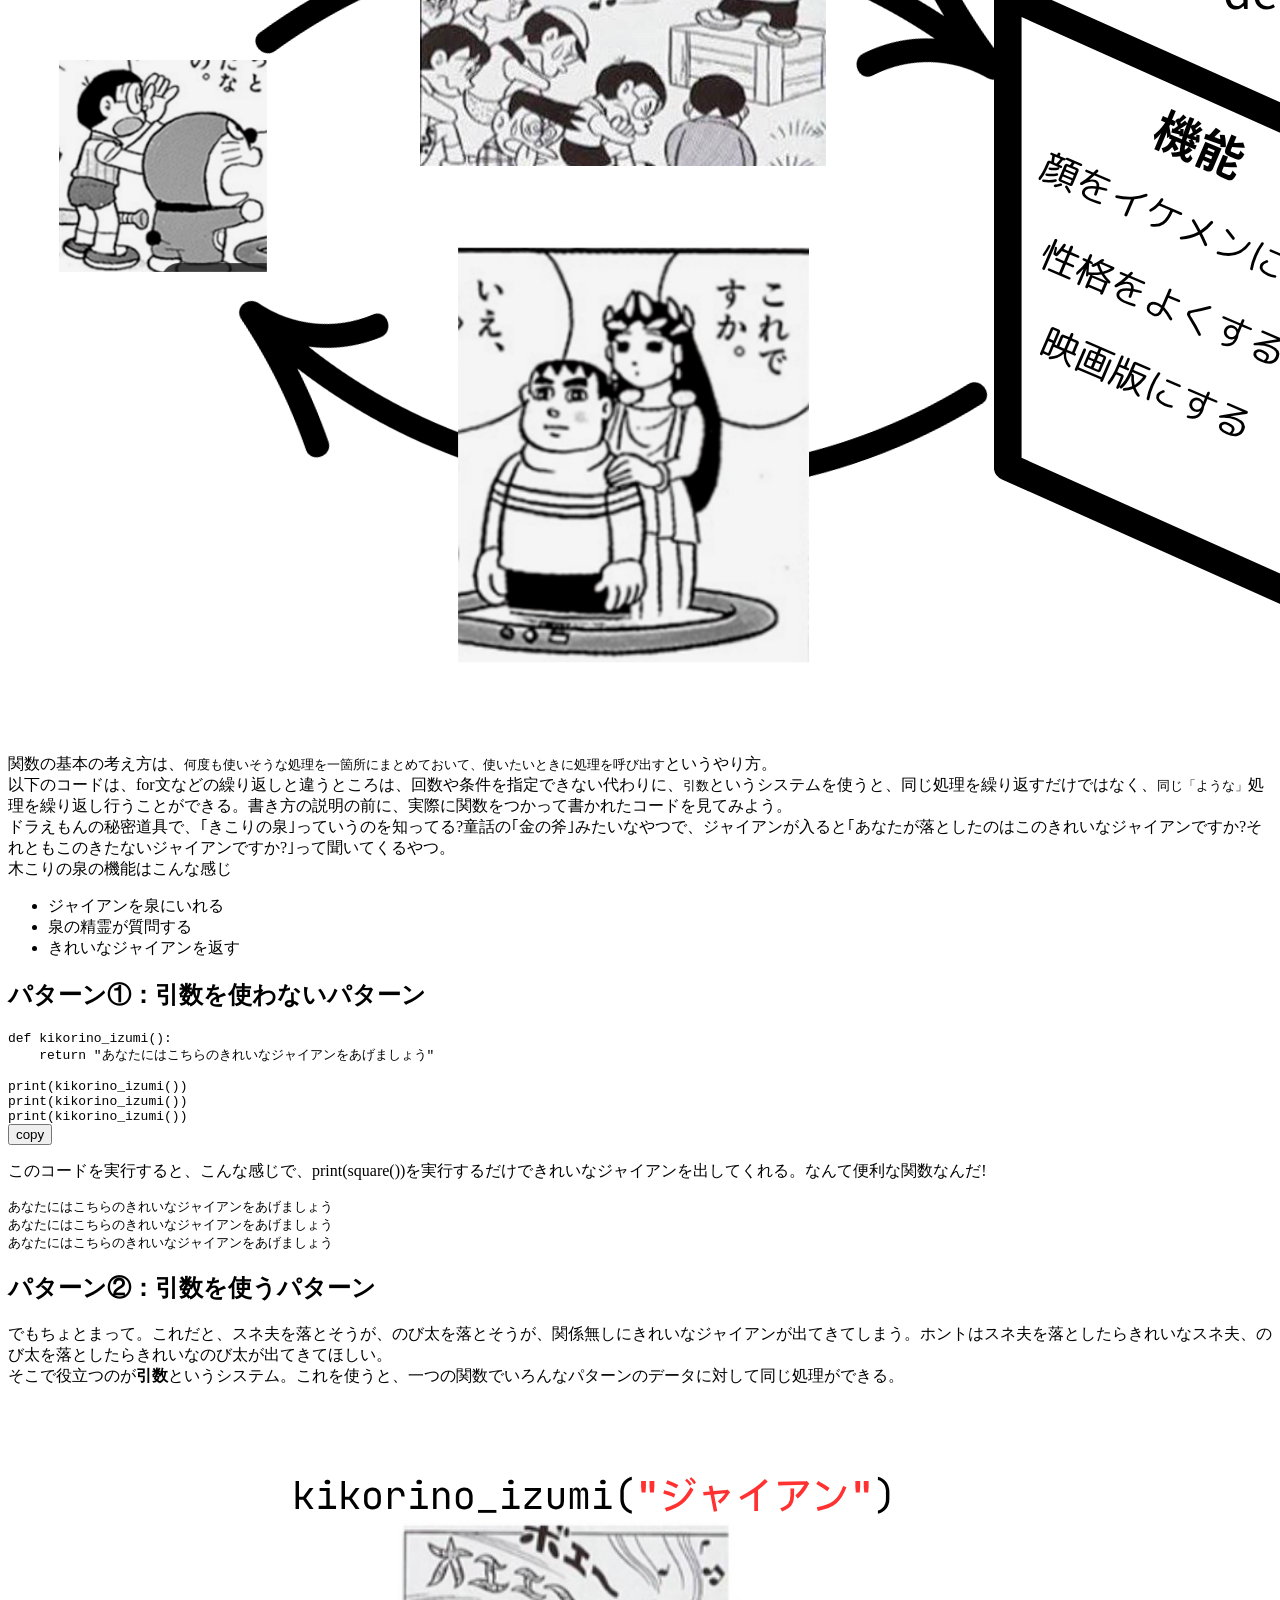
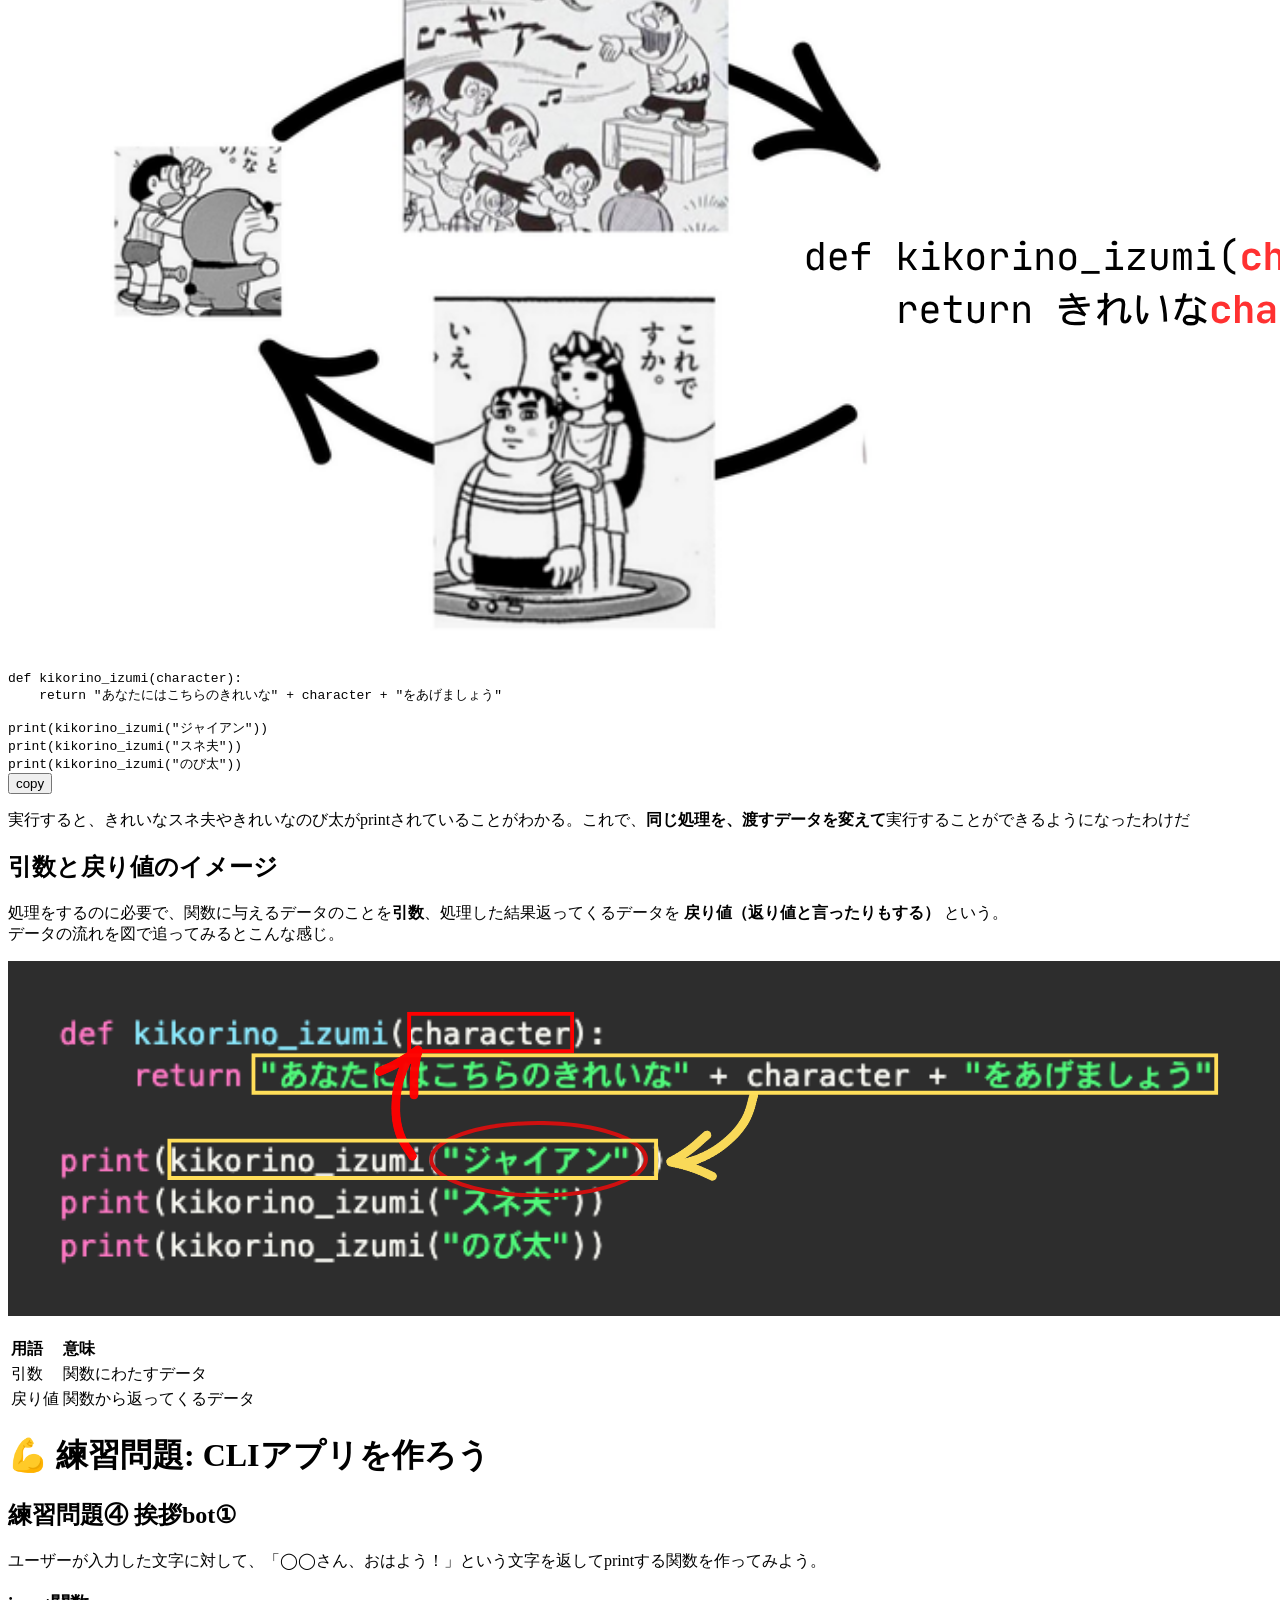
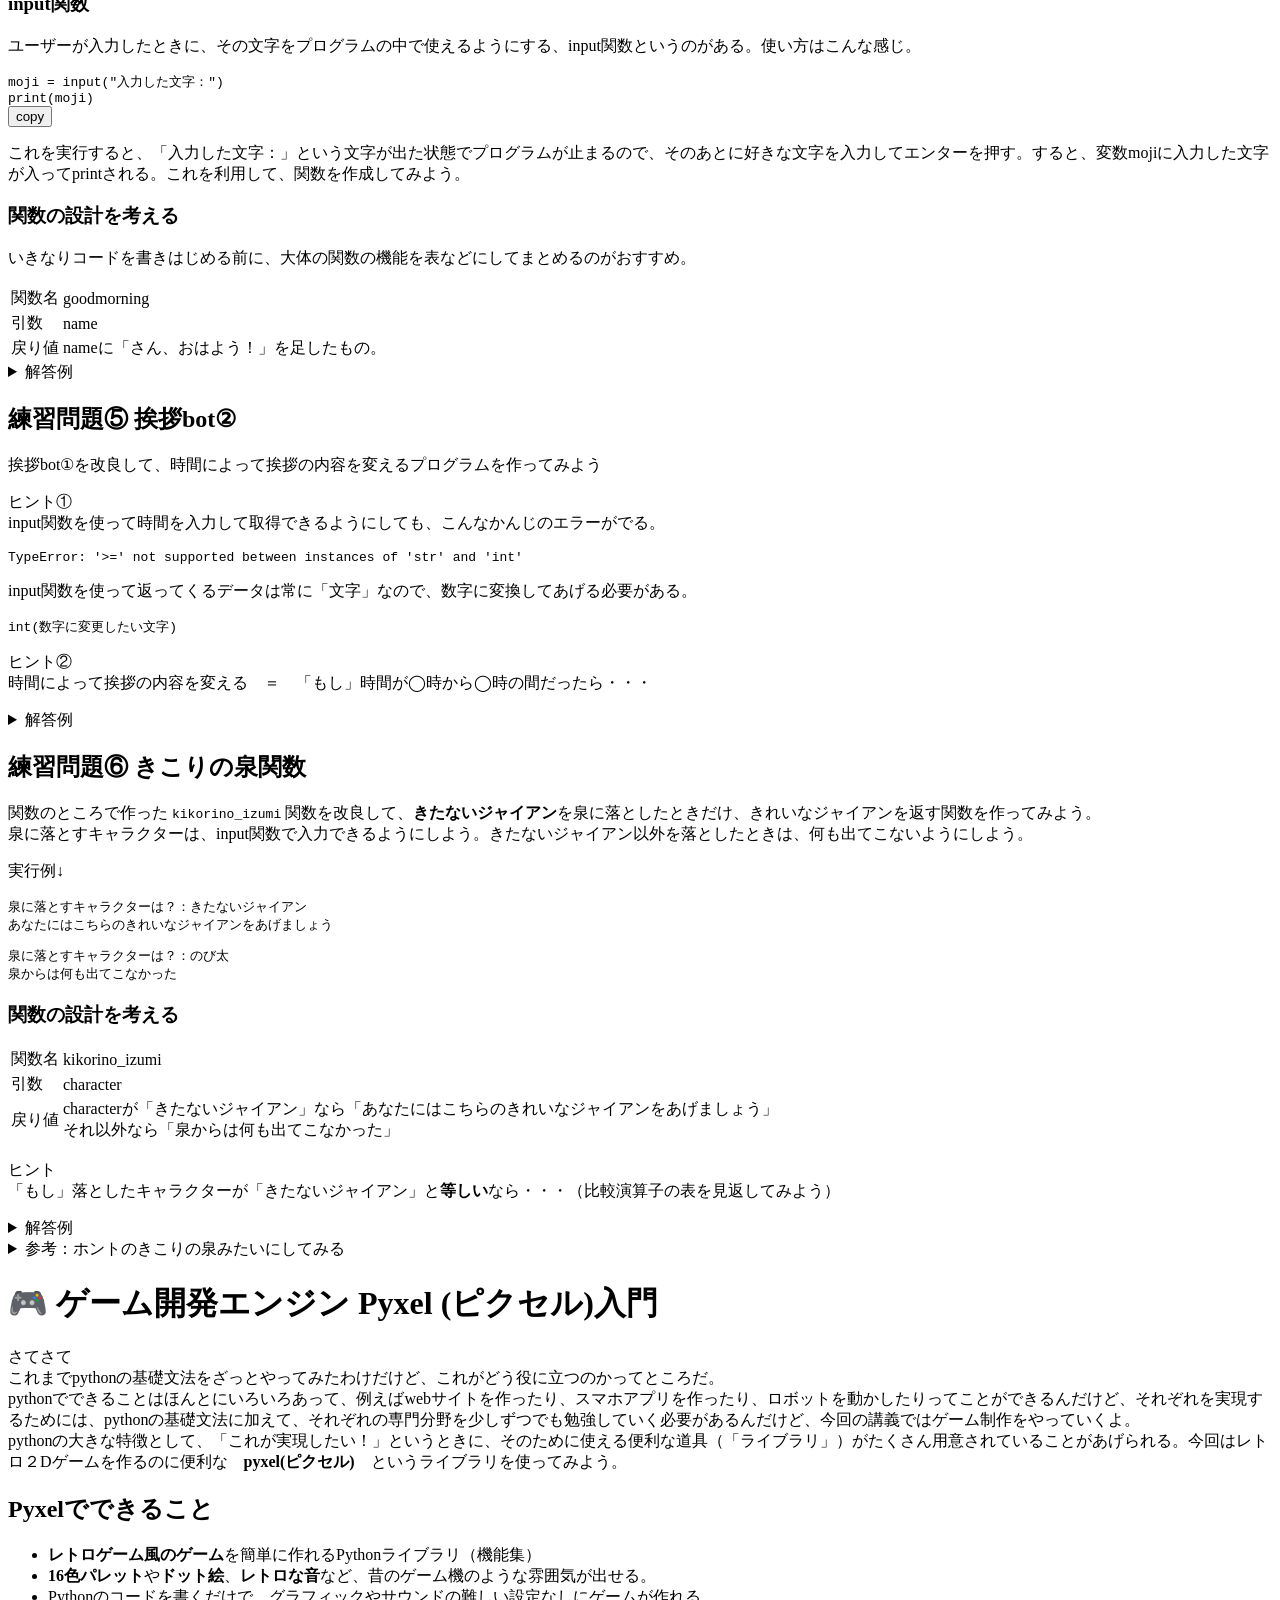
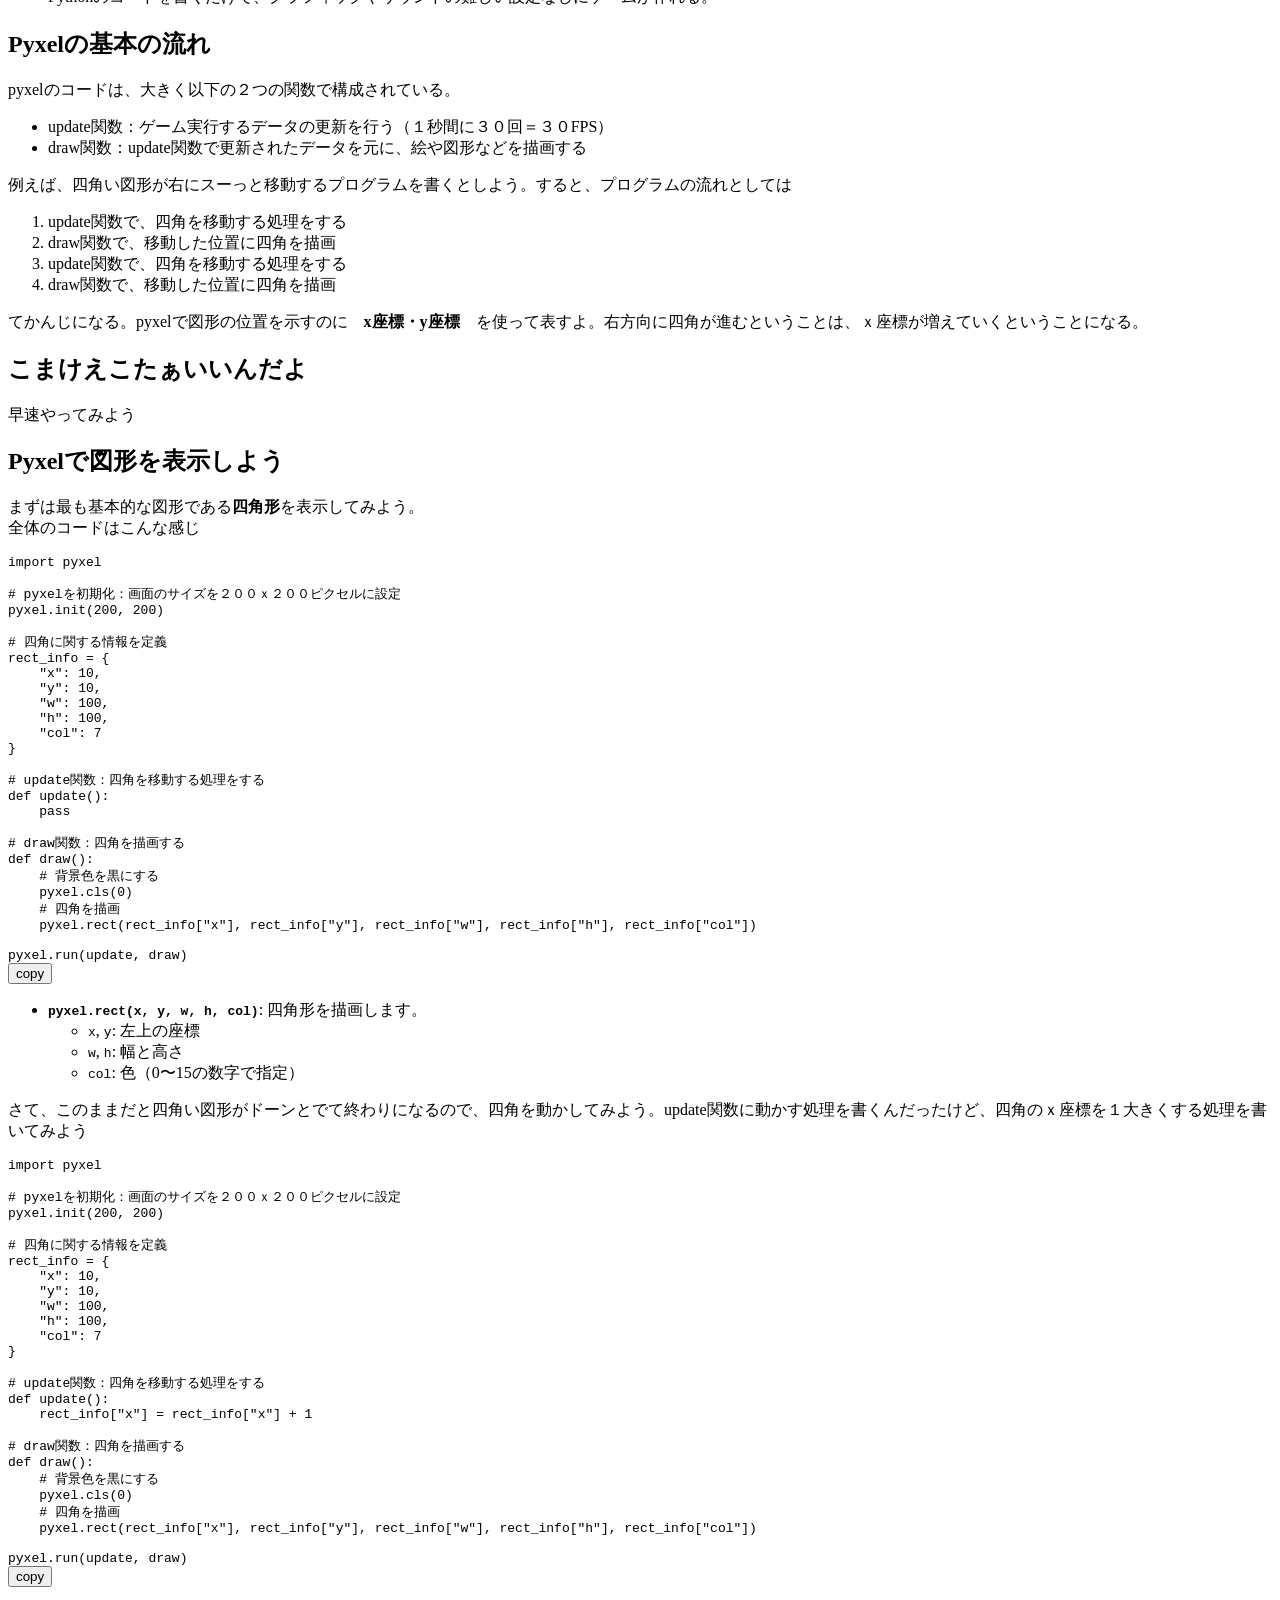
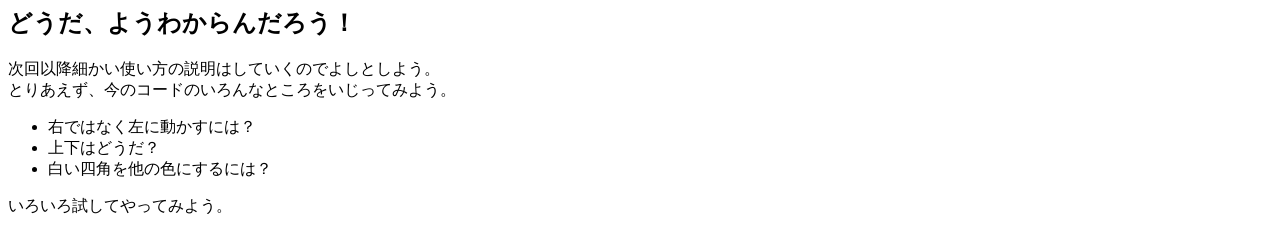
==== commit 081d70d1: "day2修正 ジャイアン" ====
--- a/2026/day2/day2_Pythonの基礎②_制御構文･関数_／_pyxelの基本.html
+++ b/2026/day2/day2_Pythonの基礎②_制御構文･関数_／_pyxelの基本.html
@@ -20,15 +20,15 @@
         <p>プログラムは基本的に上から下に順番に実行されるけど、それだけだと一本道の単純な処理しかできない。時には「もし〇〇だったら、この処理をする」「この処理を10回繰り返す」のように、<strong>処理の流れをコントロールする(制御する)</strong>必要がある。</p>
         <p>これを可能にするのがpythonの<strong>制御構文</strong>。</p>
 
-        <h1 id="1-制御構文①-if-もし〜なら">1. 制御構文①: <code>&lt;if&gt;(イフ)</code> もし〜なら (条件分岐)</h1>
+        <h1 id="1-制御構文①-if-もし〜なら">1. 制御構文①: <code>if(イフ)</code> もし〜なら (条件分岐)</h1>
         <p><img class="img_top" src="img/day2_top.png" alt="day2のトップ画像"></p>
         <p>例えば、エアコンの新機能を作るとする。室内を最適な温度に保ちたいわけだけど、いちいち温度設定をしたり、冷房と暖房を切り替えたりするのがめんどくさい！ていう悩みを解決してみよう。</p>
 
         <h2 id="プログラムを日本語で表現してみよう">プログラムを日本語で表現してみよう</h2>
         <p>今回書きたいコードを日本語で表現してみると、こんな感じ</p>
-        <pre data-role="codeBlock" data-info="" class="language-text"><code>もし　外の気温が　２５度以上だったら
+        <pre data-role="codeBlock" data-info="" class="language-text"><code>もし　室内温度が　２５度以上だったら
 　　「冷房オン」とprint
-そうじゃなくて　外の気温が　１０度以下だったら
+そうじゃなくて　室内温度が　１０度以下だったら
 　　「暖房オン」とprint
 どっちでもなかったとき
 　　「電源オフ」とprint
@@ -39,8 +39,8 @@
         <pre data-role="codeBlock" data-info="python" class="language-python python"><code>if 条件:
     やりたいこと
 </code></pre>
-        <p>今回の場合、この「条件」のところに「外の気温が　２５度以上だったら」などの条件が入るわけだけど、その部分をどう書くかが問題。</p>
-        <p>「２５」という指定された数字と、実際の外の気温を比較する必要がある。</p>
+        <p>今回の場合、この「条件」のところに「室内温度が　２５度以上だったら」などの条件が入るわけだけど、その部分をどう書くかが問題。</p>
+        <p>「２５」という指定された数字と、実際の室内温度を比較する必要がある。</p>
 
         <h2 id="比較演算子">比較演算子</h2>
         <p>算数・数学でいうところの大なり（＞）とか小なり（＜）のプログラミング版の書き方。</p>
@@ -81,7 +81,7 @@
 #室内温度が２５度以上だったら「冷房オン」とprint
 if room_temp &gt;= 25:
     print("冷房オン")
-</code></pre>
+</code><button class="copy-btn" onclick="copyCode(this)">copy</button></pre>
         <p>※　コードの中の　#　で始まる行は「コメント」といって、プログラムには関係のない行として無視されます。どんな処理をしているかのメモを残したりするときに使います。</p>
 
         <h2 id="elif-と-else">elif と else</h2>
@@ -107,9 +107,9 @@
 # そのどちらでもなかったときに「電源オフ」とprint
 else:
     print("電源オフ")
-</code></pre>
-
-        <h1 id="2-制御構文②-for-〜回くりかえす">2. 制御構文②: <code>&lt;for&gt;(フォー)</code> 〜回くりかえす (回数指定の繰り返し)</h1>
+</code><button class="copy-btn" onclick="copyCode(this)">copy</button></pre>
+
+        <h1 id="2-制御構文②-for-〜回くりかえす">2. 制御構文②: <code>for(フォー)</code> 〜回くりかえす (回数指定の繰り返し)</h1>
         <p><img class="img_top" src="img/pushup_for_top.png" alt="pushup_for"></p>
         <p>コードを書くときのとても重要な考え方として、「コードをわかりやすく、短くまとめる」というのがある。</p>
         <p>真夏の体育館での校長先生の話を考えてみよう。５分ですむ話を、１時間も２時間もされたら、たまったもんじゃないよね。でも大体校長先生の話とかって「挨拶をしようね」「礼儀正しくしようね」ってだけの内容の事が多い（気がするｗ）<br>
@@ -142,13 +142,13 @@
         <p>これをもとに、さっきのLINE送信プログラムを書いてみると</p>
         <pre data-role="codeBlock" data-info="python" class="language-python python"><code>for i in range(100):
     print("LINEを送信")
-</code></pre>
+</code><button class="copy-btn" onclick="copyCode(this)">copy</button></pre>
         <details>
             <summary>参考：i とか range とかって何なのよ</summary>
             <p>このコードを動かしてみよう</p>
             <pre data-role="codeBlock" data-info="python" class="language-python python"><code>for i in range(10):
     print(i)
-</code></pre>
+</code><button class="copy-btn" onclick="copyCode(this)">copy</button></pre>
             <p>実行結果↓</p>
             <pre data-role="codeBlock" data-info="" class="language-text"><code>0
 1
@@ -163,7 +163,7 @@
             <pre data-role="codeBlock" data-info="python" class="language-python python"><code>teacher_list = ["リッキー", "オッキー", "ガッキー", "グッチー"]
 for teacher in teacher_list:
     print(teacher + "かっこいい")
-</code></pre>
+</code><button class="copy-btn" onclick="copyCode(this)">copy</button></pre>
             <p>実行結果↓</p>
             <pre data-role="codeBlock" data-info="" class="language-text"><code>リッキーかっこいい
 オッキーかっこいい
@@ -172,7 +172,7 @@
 </code></pre>
         </details>
 
-        <h1 id="3-制御構文③-while-〜の間くりかえす">3. 制御構文③: <code>&lt;while&gt;(ホワイル)</code> 〜の間くりかえす (条件指定の繰り返し)</h1>
+        <h1 id="3-制御構文③-while-〜の間くりかえす">3. 制御構文③: <code>while(ワイル)</code> 〜の間くりかえす (条件指定の繰り返し)</h1>
         <p><img class="img_top" src="img/pushup_while_top.png" alt="pushup_while"></p>
         <p>for文は回数指定の繰り返しだけど、例えばこんなとき、何回繰り返すことになるかわかんないよね</p>
         <ul>
@@ -184,9 +184,7 @@
 
         <h2 id="while--〜の間くりかえす">while = 「〜の間くりかえす」</h2>
         <p>while文の繰り返しの書き方はこんな感じ</p>
-        <pre data-role="codeBlock" data-info="python" class="language-python python"><code>while 繰り返すときの条件:
-    繰り返したい処理
-</code></pre>
+        <p><img class="img_top" src="img/while_structure_top.png" alt="while_structure"></p>
         <p>試しに、「君がッ 泣くまで 殴るのをやめないッ」を、pythonで実装してみよう。<br>
             inputという特殊な関数を使って、ユーザーが文字を入力して、「ぴえん」という文字を入力したときだけ処理が終了して許してもらえるというプログラム。</p>
         <pre data-role="codeBlock" data-info="python" class="language-python python"><code>dio = ""
@@ -194,14 +192,14 @@
     print("オラ!")
     dio = input("dio:")
 print("ゆるしてやろう")
-</code></pre>
+</code><button class="copy-btn" onclick="copyCode(this)">copy</button></pre>
         <p>ここでもインデントが重要で、インデントされている2つの処理が繰り返し実行される処理、インデントされていない print("ゆるしてやろう") の部分は、繰り返し=while文が終了したあとに実行されることがわかる。</p>
         <details>
             <summary>参考①True(トゥルー)とFalse(フォルス)</summary>
             <p>試しにこのコードを実行してみよう。</p>
             <pre data-role="codeBlock" data-info="python" class="language-python python"><code>ricky = "かっこいい"
 print(ricky == "かっこいい")
-</code></pre>
+</code><button class="copy-btn" onclick="copyCode(this)">copy</button></pre>
             <p>実行結果</p>
             <pre data-role="codeBlock" data-info="" class="language-text"><code>True
 </code></pre>
@@ -211,7 +209,7 @@
                 逆に</p>
             <pre data-role="codeBlock" data-info="python" class="language-python python"><code>ricky = "かっこいい"
 print(ricky == "ブサイク")
-</code></pre>
+</code><button class="copy-btn" onclick="copyCode(this)">copy</button></pre>
             <p>コレを実行してみると</p>
             <pre data-role="codeBlock" data-info="" class="language-text"><code>False
 </code></pre>
@@ -223,56 +221,61 @@
             <p>というif文は、<code>ricky == "イケメン"</code>という条件がTrueのときに「わかるー」とprintする、という感じになる。ちなみに、パソコン内部的にはTrueは1、Falseは0として扱われるので、最初に出てきた「パソコンは0と1だけでデータを処理している」っていう話とつながってきたりする。試しにこのコードを実行すると、「おんなじ!」と出力される。</p>
             <pre data-role="codeBlock" data-info="python" class="language-python python"><code>if (True == 1):
     print("おんなじ!")
-</code></pre>
+</code><button class="copy-btn" onclick="copyCode(this)">copy</button></pre>
         </details>
         <details>
             <summary>参考②無限ループ</summary>
             <p>ゲームが起動中にずーっと同じ処理を繰り返したい場合などによく使われる手法で、無限ループというのがある。たとえばこんなコード(実行する場合は、必ず近くに詳しい人がいるときにやってください。やりすぎるとパソコンに余計な負担をかけてしまうことがあります。)</p>
             <pre data-role="codeBlock" data-info="python" class="language-python python"><code>while True:
     print("リッキーかっこいい")
-</code></pre>
+</code><button class="copy-btn" onclick="copyCode(this)">copy</button></pre>
             <p>無限にリッキーかっこいいとprintするという非常に正しいコードになってる。<br>
                 ループを抜けたい場合はCtrl + C で終了できる。</p>
         </details>
 
         <h1 id="関数-処理をまとめよう">関数: 処理をまとめよう</h1>
-        <p><img class="img_top" src="img/function_jyaian_top.svg" alt="function_jyaian"></p>
+        <p><img class="img_top" src="img/function_jyaian_top.png" alt="function_jyaian"></p>
         <p>関数の基本の考え方は、<code>何度も使いそうな処理を一箇所にまとめておいて、使いたいときに処理を呼び出す</code>というやり方。<br>
-            以下のコードは、for文などの繰り返しと違うところは、回数や条件を指定できない代わりに、<code>引数</code>というシステムを使うと、同じ処理を繰り返すだけではなく、<code>同じ「ような」</code>処理を繰り返し行うことができる。書き方の説明の前に、実際に関数をつかって書かれたコードを見てみよう、<br>
-            以下の２つのコードは、どちらも正方形の面積を求めるプログラムなんだけど、違いを見てみよう。</p>
+            以下のコードは、for文などの繰り返しと違うところは、回数や条件を指定できない代わりに、<code>引数</code>というシステムを使うと、同じ処理を繰り返すだけではなく、<code>同じ「ような」</code>処理を繰り返し行うことができる。書き方の説明の前に、実際に関数をつかって書かれたコードを見てみよう。<br>
+            ドラえもんの秘密道具で、｢きこりの泉｣っていうのを知ってる?童話の｢金の斧｣みたいなやつで、ジャイアンが入ると｢あなたが落としたのはこのきれいなジャイアンですか?それともこのきたないジャイアンですか?｣って聞いてくるやつ。<br>
+            木こりの泉の機能はこんな感じ</p>
+        <ul>
+            <li>ジャイアンを泉にいれる</li>
+            <li>泉の精霊が質問する</li>
+            <li>きれいなジャイアンを返す</li>
+        </ul>
 
         <h2 id="パターン①引数を使わないパターン">パターン①：引数を使わないパターン</h2>
-        <pre data-role="codeBlock" data-info="python" class="language-python python"><code>def square():
-  hen_length = 5
-  menseki = hen_length ** 2
-  return menseki
-
-print(square())
-print(square())
-print(square())
-</code></pre>
-        <p>このコードを実行すると、こんな感じで、print(square())を実行するたびに一辺の長さが５の正方形の面積を求めることができるぜ！なんて便利な関数なんだ！</p>
-        <pre data-role="codeBlock" data-info="" class="language-text"><code>25
-25
-25
+        <pre data-role="codeBlock" data-info="python" class="language-python python"><code>def kikorino_izumi():
+    return "あなたにはこちらのきれいなジャイアンをあげましょう"
+
+print(kikorino_izumi())
+print(kikorino_izumi())
+print(kikorino_izumi())
+</code><button class="copy-btn" onclick="copyCode(this)">copy</button></pre>
+        <p>このコードを実行すると、こんな感じで、print(square())を実行するだけできれいなジャイアンを出してくれる。なんて便利な関数なんだ!</p>
+        <pre data-role="codeBlock" data-info="" class="language-text"><code>あなたにはこちらのきれいなジャイアンをあげましょう
+あなたにはこちらのきれいなジャイアンをあげましょう
+あなたにはこちらのきれいなジャイアンをあげましょう
 </code></pre>
 
         <h2 id="パターン②引数を使うパターン">パターン②：引数を使うパターン</h2>
-        <p>続いて、引数を使うパターンがこっち</p>
-        <pre data-role="codeBlock" data-info="python" class="language-python python"><code>def square(hen):
-  menseki = hen ** 2
-  return menseki
-
-print(square(5))
-print(square(6))
-print(square(7))
-</code></pre>
-        <p>実行すると、それぞれ１辺が５，６，７の正方形の面積をprintしていることがわかる。これで、<strong>同じ処理を、渡すデータを変えて</strong>実行することができるようになったわけだ</p>
+        <p>でもちょとまって。これだと、スネ夫を落とそうが、のび太を落とそうが、関係無しにきれいなジャイアンが出てきてしまう。ホントはスネ夫を落としたらきれいなスネ夫、のび太を落としたらきれいなのび太が出てきてほしい。<br>
+            そこで役立つのが<strong>引数</strong>というシステム。これを使うと、一つの関数でいろんなパターンのデータに対して同じ処理ができる。<br>
+            <img class="img_top" src="img/function_jyaian_argument_top.png" alt="function_jyaian_argument"></p>
+        <pre data-role="codeBlock" data-info="python" class="language-python python"><code>def kikorino_izumi(character):
+    return "あなたにはこちらのきれいな" + character + "をあげましょう"
+
+print(kikorino_izumi("ジャイアン"))
+print(kikorino_izumi("スネ夫"))
+print(kikorino_izumi("のび太"))
+</code><button class="copy-btn" onclick="copyCode(this)">copy</button></pre>
+        <p>実行すると、きれいなスネ夫やきれいなのび太がprintされていることがわかる。これで、<strong>同じ処理を、渡すデータを変えて</strong>実行することができるようになったわけだ</p>
 
         <h2 id="引数と戻り値のイメージ">引数と戻り値のイメージ</h2>
         <p>処理をするのに必要で、関数に与えるデータのことを<strong>引数</strong>、処理した結果返ってくるデータを <strong>戻り値（返り値と言ったりもする）</strong> という。<br>
             データの流れを図で追ってみるとこんな感じ。</p>
-        <p><img src="img/function.png" alt="引数と戻り値の流れ"></p>
+        <p><img class="img_big" src="img/function_big.png" alt="引数と戻り値の流れ"></p>
         <table>
             <tr>
                 <td><b>用語</b></td>
@@ -290,14 +293,14 @@
 
         <h1 id="練習問題-cliアプリを作ろう">💪 練習問題: CLIアプリを作ろう</h1>
 
-        <h2 id="練習問題④-挨拶bot①">&lt;練習問題④&gt; 挨拶bot①</h2>
+        <h2 id="練習問題④-挨拶bot①">練習問題④ 挨拶bot①</h2>
         <p>ユーザーが入力した文字に対して、「◯◯さん、おはよう！」という文字を返してprintする関数を作ってみよう。</p>
 
         <h3 id="input関数">input関数</h3>
         <p>ユーザーが入力したときに、その文字をプログラムの中で使えるようにする、input関数というのがある。使い方はこんな感じ。</p>
         <pre data-role="codeBlock" data-info="python" class="language-python python"><code>moji = input("入力した文字：")
 print(moji)
-</code></pre>
+</code><button class="copy-btn" onclick="copyCode(this)">copy</button></pre>
         <p>これを実行すると、「入力した文字：」という文字が出た状態でプログラムが止まるので、そのあとに好きな文字を入力してエンターを押す。すると、変数mojiに入力した文字が入ってprintされる。これを利用して、関数を作成してみよう。</p>
 
         <h3 id="関数の設計を考える">関数の設計を考える</h3>
@@ -323,19 +326,19 @@
     return name + "さん、おはよう！"
 
 print(goodmorning(name))
-</code></pre>
-        </details>
-
-        <h2 id="練習問題⑤-挨拶bot②">&lt;練習問題⑤&gt; 挨拶bot②</h2>
+</code><button class="copy-btn" onclick="copyCode(this)">copy</button></pre>
+        </details>
+
+        <h2 id="練習問題⑤-挨拶bot②">練習問題⑤ 挨拶bot②</h2>
         <p>挨拶bot①を改良して、時間によって挨拶の内容を変えるプログラムを作ってみよう</p>
-        <p>&lt;ヒント①&gt;<br>
+        <p>ヒント①<br>
             input関数を使って時間を入力して取得できるようにしても、こんなかんじのエラーがでる。</p>
         <pre data-role="codeBlock" data-info="" class="language-text"><code>TypeError: '&gt;=' not supported between instances of 'str' and 'int'
 </code></pre>
         <p>input関数を使って返ってくるデータは常に「文字」なので、数字に変換してあげる必要がある。</p>
         <pre data-role="codeBlock" data-info="python" class="language-python python"><code>int(数字に変更したい文字)
 </code></pre>
-        <p>&lt;ヒント②&gt;<br>
+        <p>ヒント②<br>
             時間によって挨拶の内容を変える　＝　「もし」時間が◯時から◯時の間だったら・・・</p>
         <details>
             <summary>解答例</summary>
@@ -351,7 +354,77 @@
     return name + "さん、" + greeting + "！"
 
 print(goodmorning(name, hour))
-</code></pre>
+</code><button class="copy-btn" onclick="copyCode(this)">copy</button></pre>
+        </details>
+
+        <h2 id="練習問題⑥-きこりの泉関数">練習問題⑥ きこりの泉関数</h2>
+        <p>関数のところで作った <code>kikorino_izumi</code> 関数を改良して、<strong>きたないジャイアン</strong>を泉に落としたときだけ、きれいなジャイアンを返す関数を作ってみよう。<br>
+            泉に落とすキャラクターは、input関数で入力できるようにしよう。きたないジャイアン以外を落としたときは、何も出てこないようにしよう。</p>
+        <p>実行例↓</p>
+        <pre data-role="codeBlock" data-info="" class="language-text"><code>泉に落とすキャラクターは？：きたないジャイアン
+あなたにはこちらのきれいなジャイアンをあげましょう
+</code></pre>
+        <pre data-role="codeBlock" data-info="" class="language-text"><code>泉に落とすキャラクターは？：のび太
+泉からは何も出てこなかった
+</code></pre>
+
+        <h3 id="関数の設計を考える-2">関数の設計を考える</h3>
+        <table>
+            <tr>
+                <td>関数名</td>
+                <td>kikorino_izumi</td>
+            </tr>
+            <tr>
+                <td>引数</td>
+                <td>character</td>
+            </tr>
+            <tr>
+                <td>戻り値</td>
+                <td>characterが「きたないジャイアン」なら「あなたにはこちらのきれいなジャイアンをあげましょう」<br>それ以外なら「泉からは何も出てこなかった」</td>
+            </tr>
+        </table>
+        <p>ヒント<br>
+            「もし」落としたキャラクターが「きたないジャイアン」と<strong>等しい</strong>なら・・・（比較演算子の表を見返してみよう）</p>
+        <details>
+            <summary>解答例</summary>
+            <pre data-role="codeBlock" data-info="python" class="language-python python"><code>character = input("泉に落とすキャラクターは？：")
+def kikorino_izumi(character):
+    if character == "きたないジャイアン":
+        return "あなたにはこちらのきれいなジャイアンをあげましょう"
+    else:
+        return "泉からは何も出てこなかった"
+
+print(kikorino_izumi(character))
+</code><button class="copy-btn" onclick="copyCode(this)">copy</button></pre>
+        </details>
+        <details>
+            <summary>参考：ホントのきこりの泉みたいにしてみる</summary>
+            <p>童話の「金の斧」では、泉の精が「あなたが落としたのはこの金の斧ですか？」と聞いてきて、<strong>正直に答えた人だけ</strong>がごほうびをもらえる。きこりの泉も同じで、泉の精の質問に正直に答えないと、きれいなジャイアンはもらえない。<br>
+                これを関数で再現してみるとこんな感じ。関数の中でもinput関数を使って、泉の精との問答ができるようになっている。</p>
+            <pre data-role="codeBlock" data-info="python" class="language-python python"><code>character = input("泉に落とすキャラクターは？：")
+def kikorino_izumi(character):
+    answer1 = input("あなたが落としたのはこのきれいな" + character + "ですか？（はい / いいえ）：")
+    answer2 = input("それとも、このきたない" + character + "ですか？（はい / いいえ）：")
+    if answer1 == "いいえ" and answer2 == "はい":
+        return "正直者のあなたには、きれいな" + character + "をあげましょう"
+    else:
+        return "うそつきには何もあげません"
+
+print(kikorino_izumi(character))
+</code><button class="copy-btn" onclick="copyCode(this)">copy</button></pre>
+            <p>実行例（正直に答えた場合）↓</p>
+            <pre data-role="codeBlock" data-info="" class="language-text"><code>泉に落とすキャラクターは？：ジャイアン
+あなたが落としたのはこのきれいなジャイアンですか？（はい / いいえ）：いいえ
+それとも、このきたないジャイアンですか？（はい / いいえ）：はい
+正直者のあなたには、きれいなジャイアンをあげましょう
+</code></pre>
+            <p>実行例（うそをついた場合）↓</p>
+            <pre data-role="codeBlock" data-info="" class="language-text"><code>泉に落とすキャラクターは？：ジャイアン
+あなたが落としたのはこのきれいなジャイアンですか？（はい / いいえ）：はい
+それとも、このきたないジャイアンですか？（はい / いいえ）：いいえ
+うそつきには何もあげません
+</code></pre>
+            <p><code>and</code> は「〜かつ〜」という意味で、両方の条件がTrueのときだけ、全体がTrueになる。</p>
         </details>
 
         <h1 id="ゲーム開発エンジン-pyxel-ピクセル入門">🎮 ゲーム開発エンジン Pyxel (ピクセル)入門</h1>
@@ -368,7 +441,7 @@
         </ul>
 
         <h2 id="pyxelの基本の流れ">Pyxelの基本の流れ</h2>
-        <p>pyxelのコードは、大きく以下の３つの関数で構成されている。</p>
+        <p>pyxelのコードは、大きく以下の２つの関数で構成されている。</p>
         <ul>
             <li>update関数：ゲーム実行するデータの更新を行う（１秒間に３０回＝３０FPS）</li>
             <li>draw関数：update関数で更新されたデータを元に、絵や図形などを描画する</li>
@@ -414,7 +487,7 @@
     pyxel.rect(rect_info["x"], rect_info["y"], rect_info["w"], rect_info["h"], rect_info["col"])
 
 pyxel.run(update, draw)
-</code></pre>
+</code><button class="copy-btn" onclick="copyCode(this)">copy</button></pre>
         <ul>
             <li><strong><code>pyxel.rect(x, y, w, h, col)</code></strong>: 四角形を描画します。
                 <ul>
@@ -451,7 +524,7 @@
     pyxel.rect(rect_info["x"], rect_info["y"], rect_info["w"], rect_info["h"], rect_info["col"])
 
 pyxel.run(update, draw)
-</code></pre>
+</code><button class="copy-btn" onclick="copyCode(this)">copy</button></pre>
 
         <h2 id="どうだようわからんだろう">どうだ、ようわからんだろう！</h2>
         <p>次回以降細かい使い方の説明はしていくのでよしとしよう。<br>
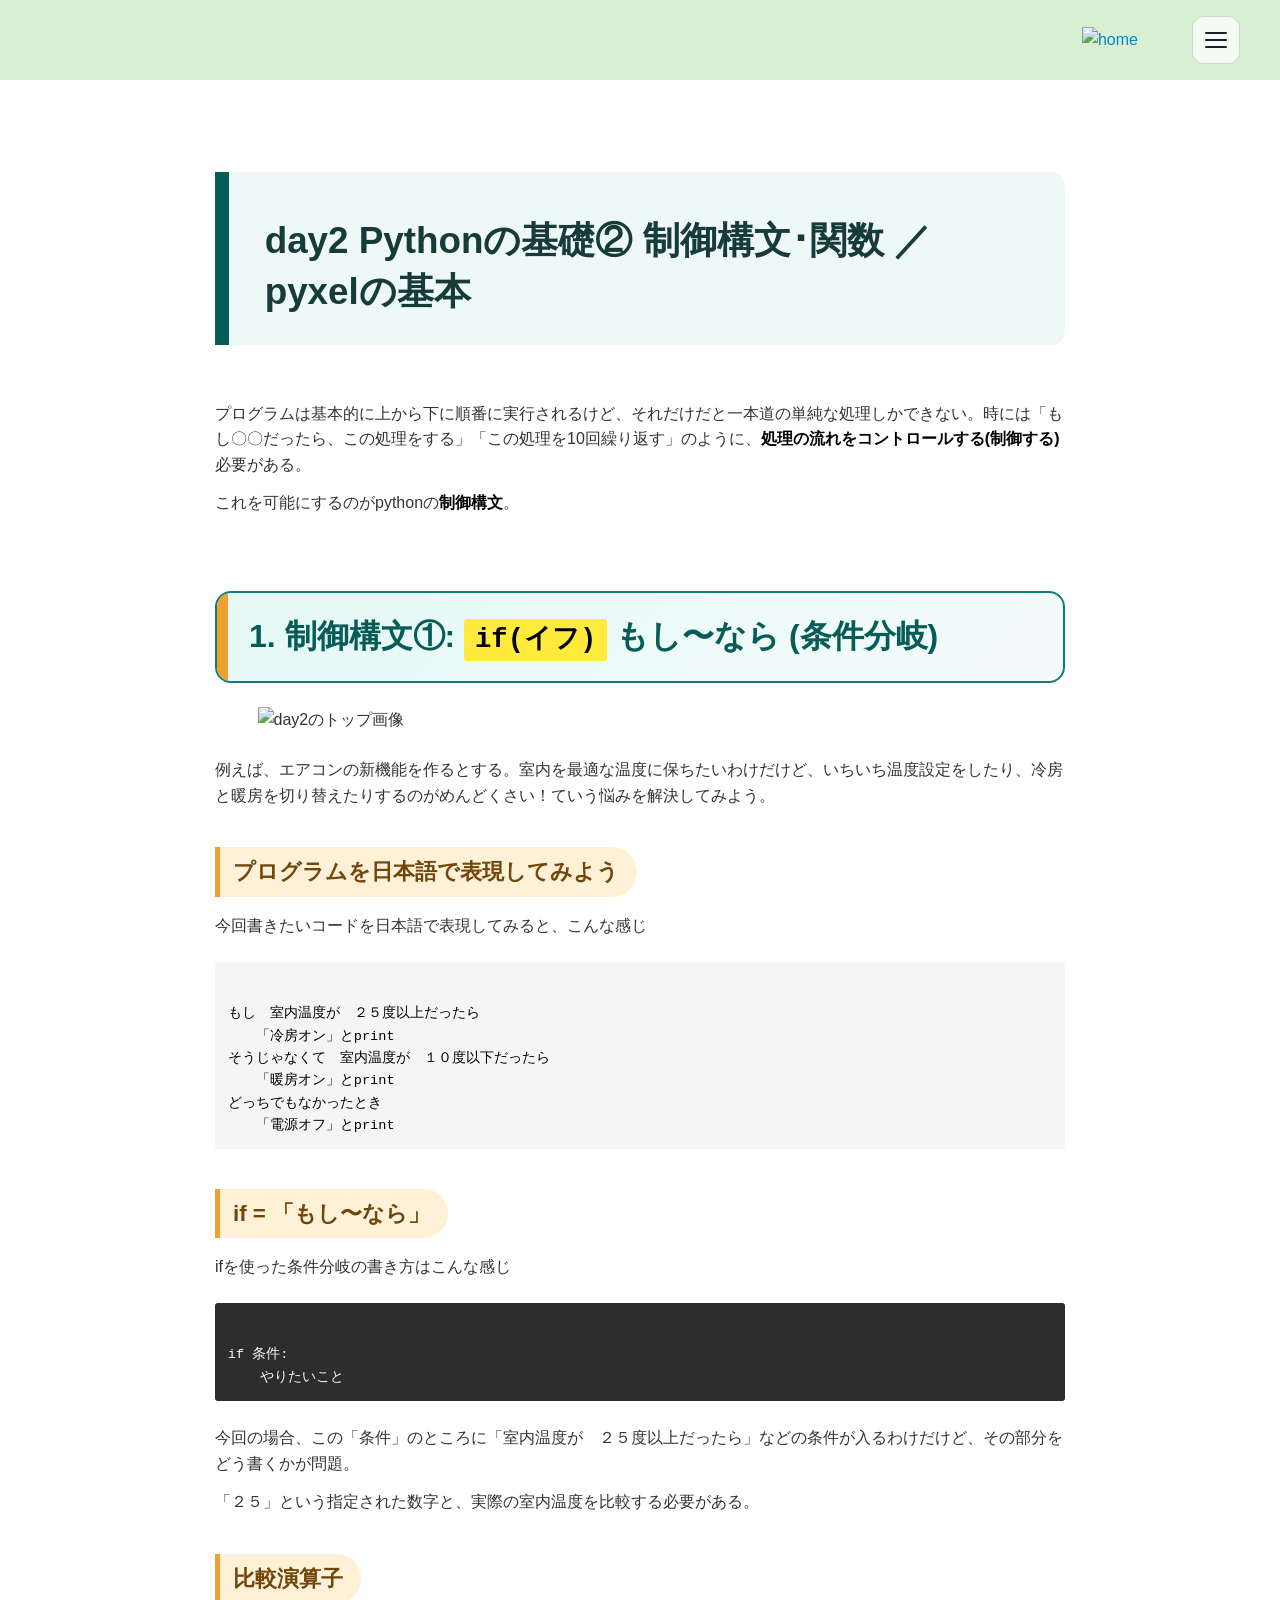
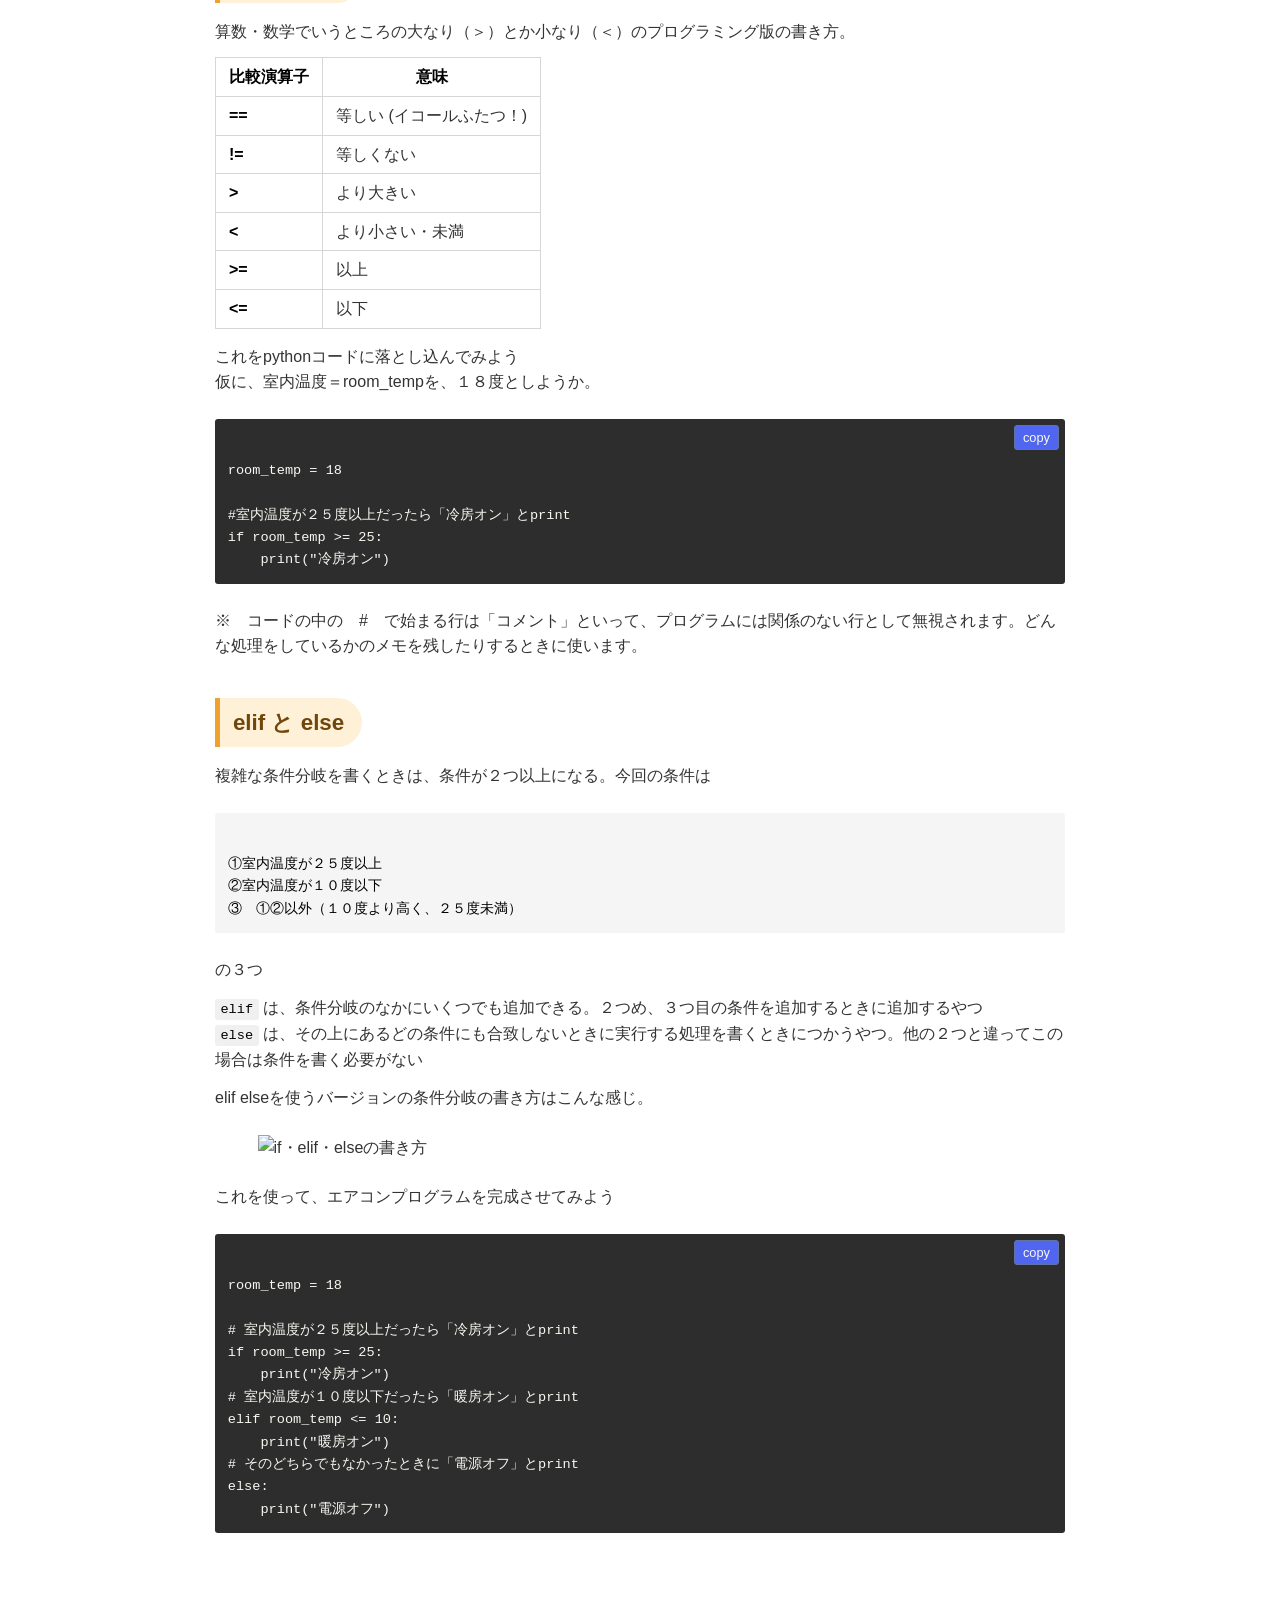
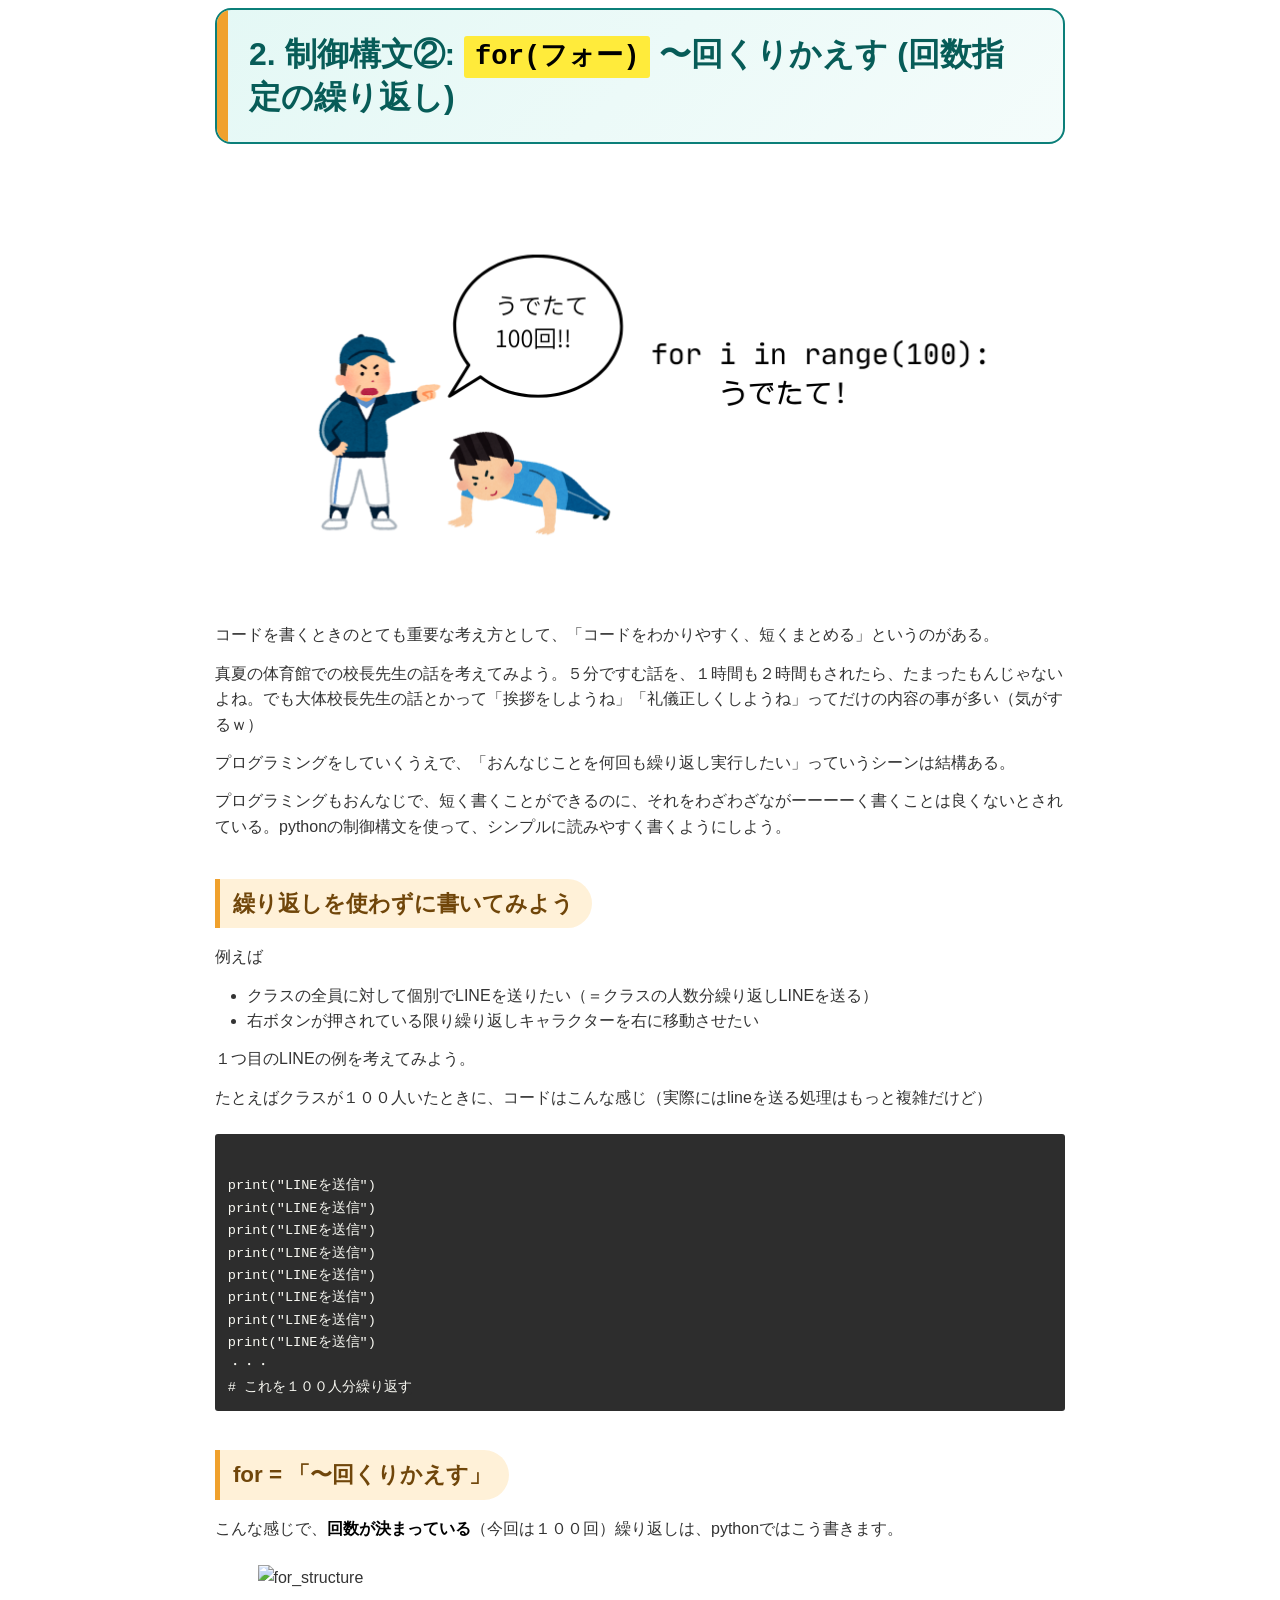
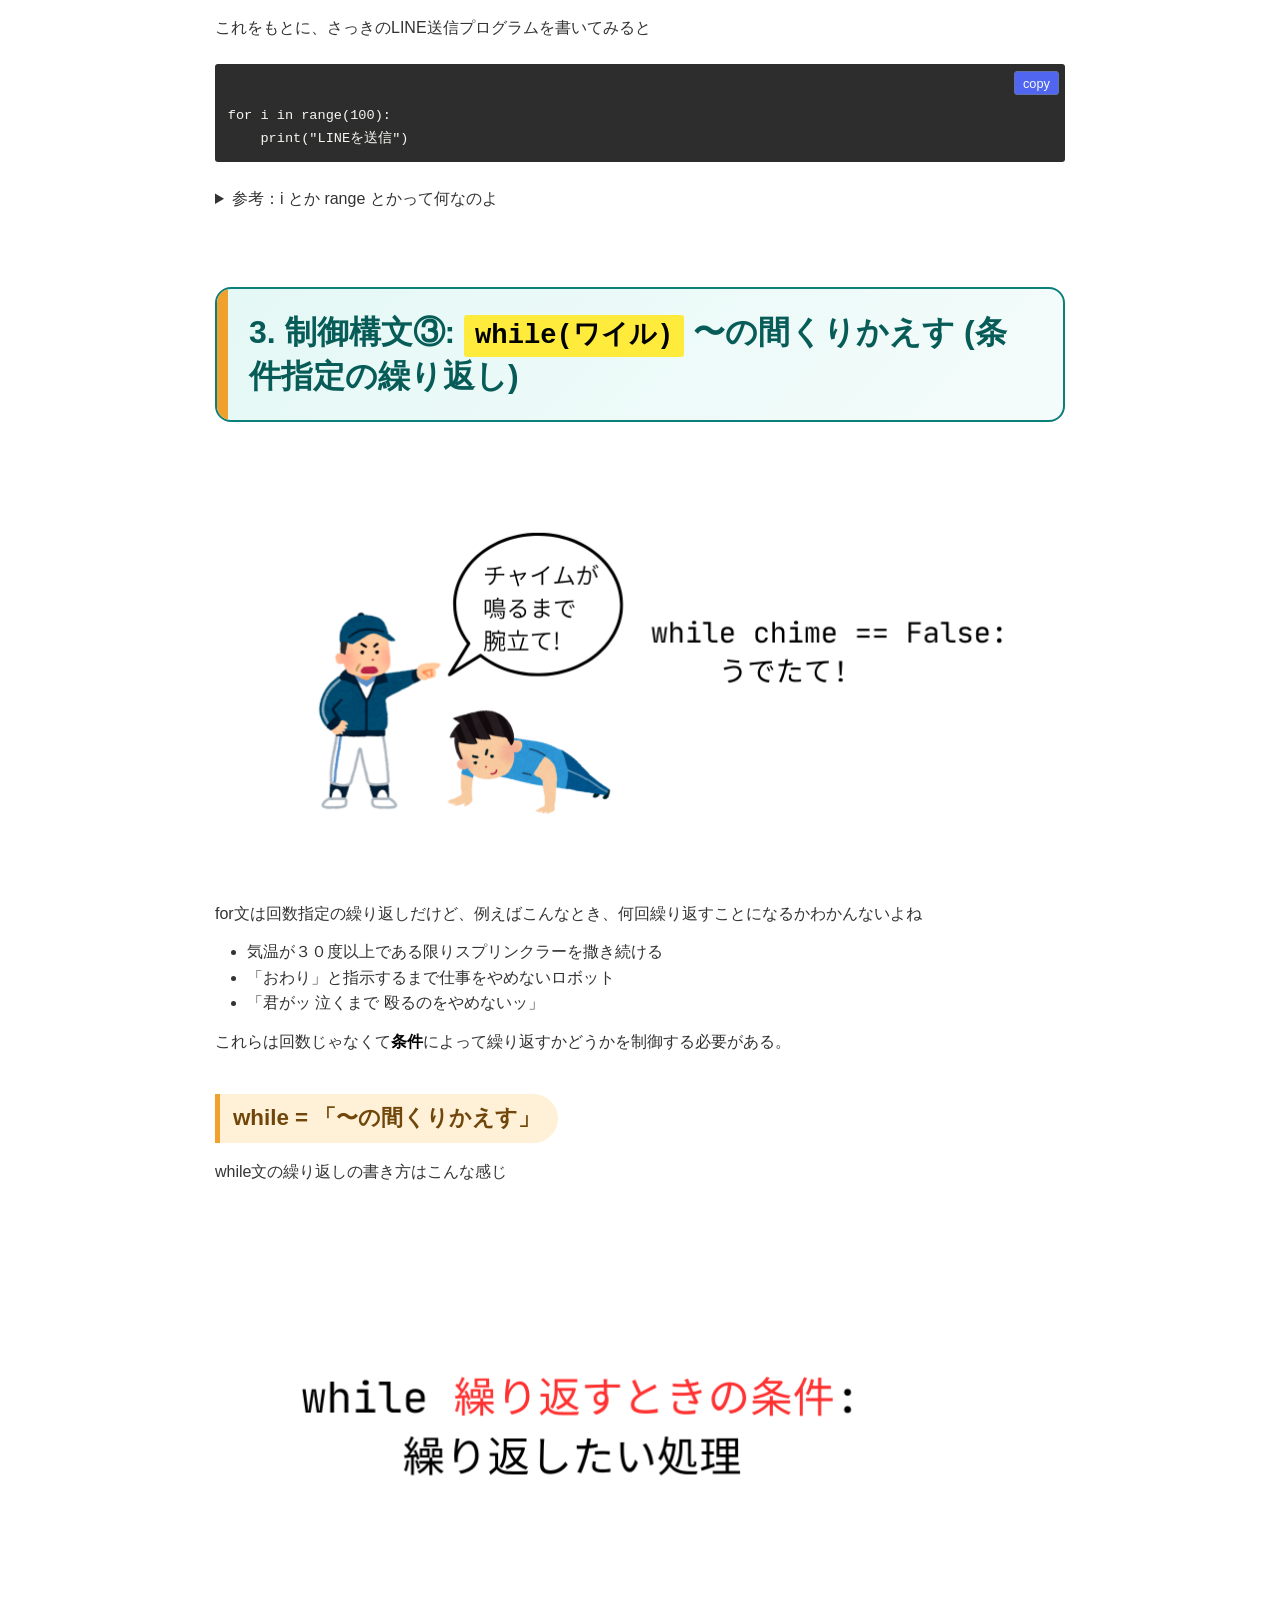
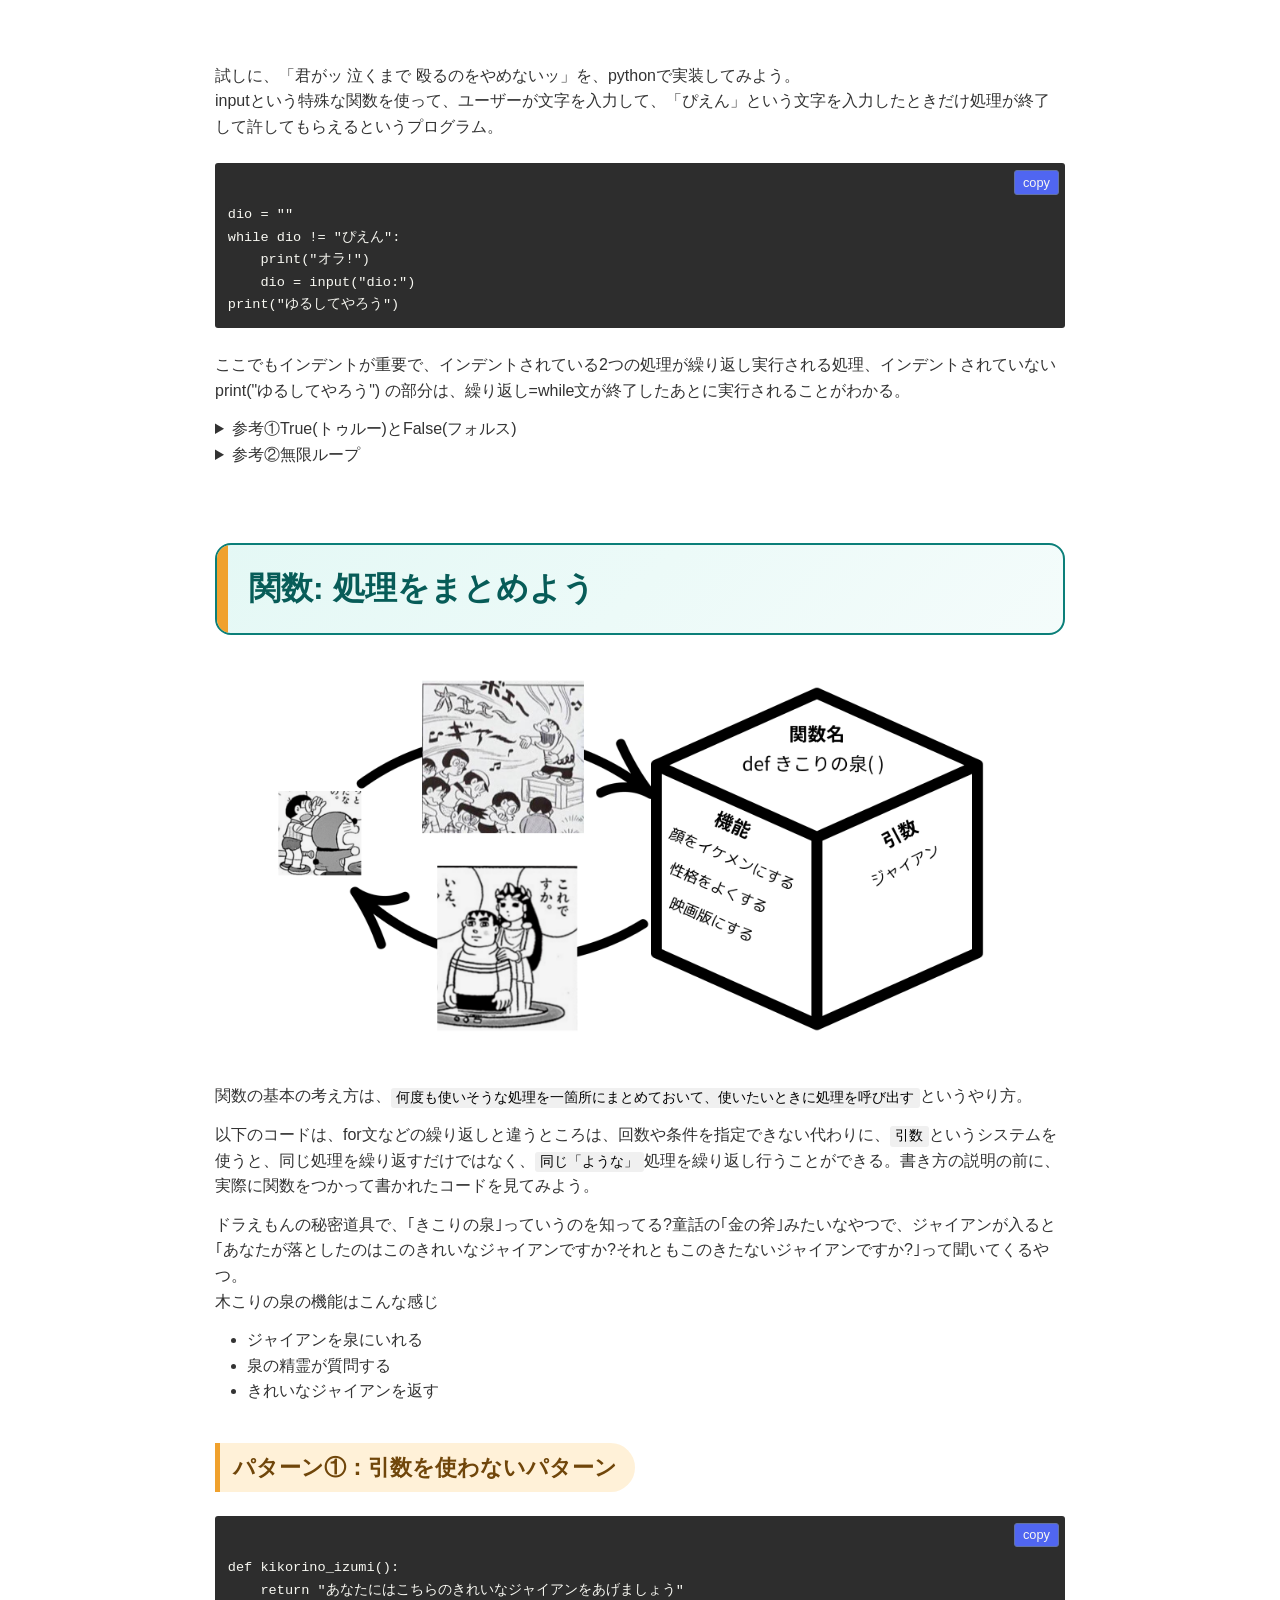
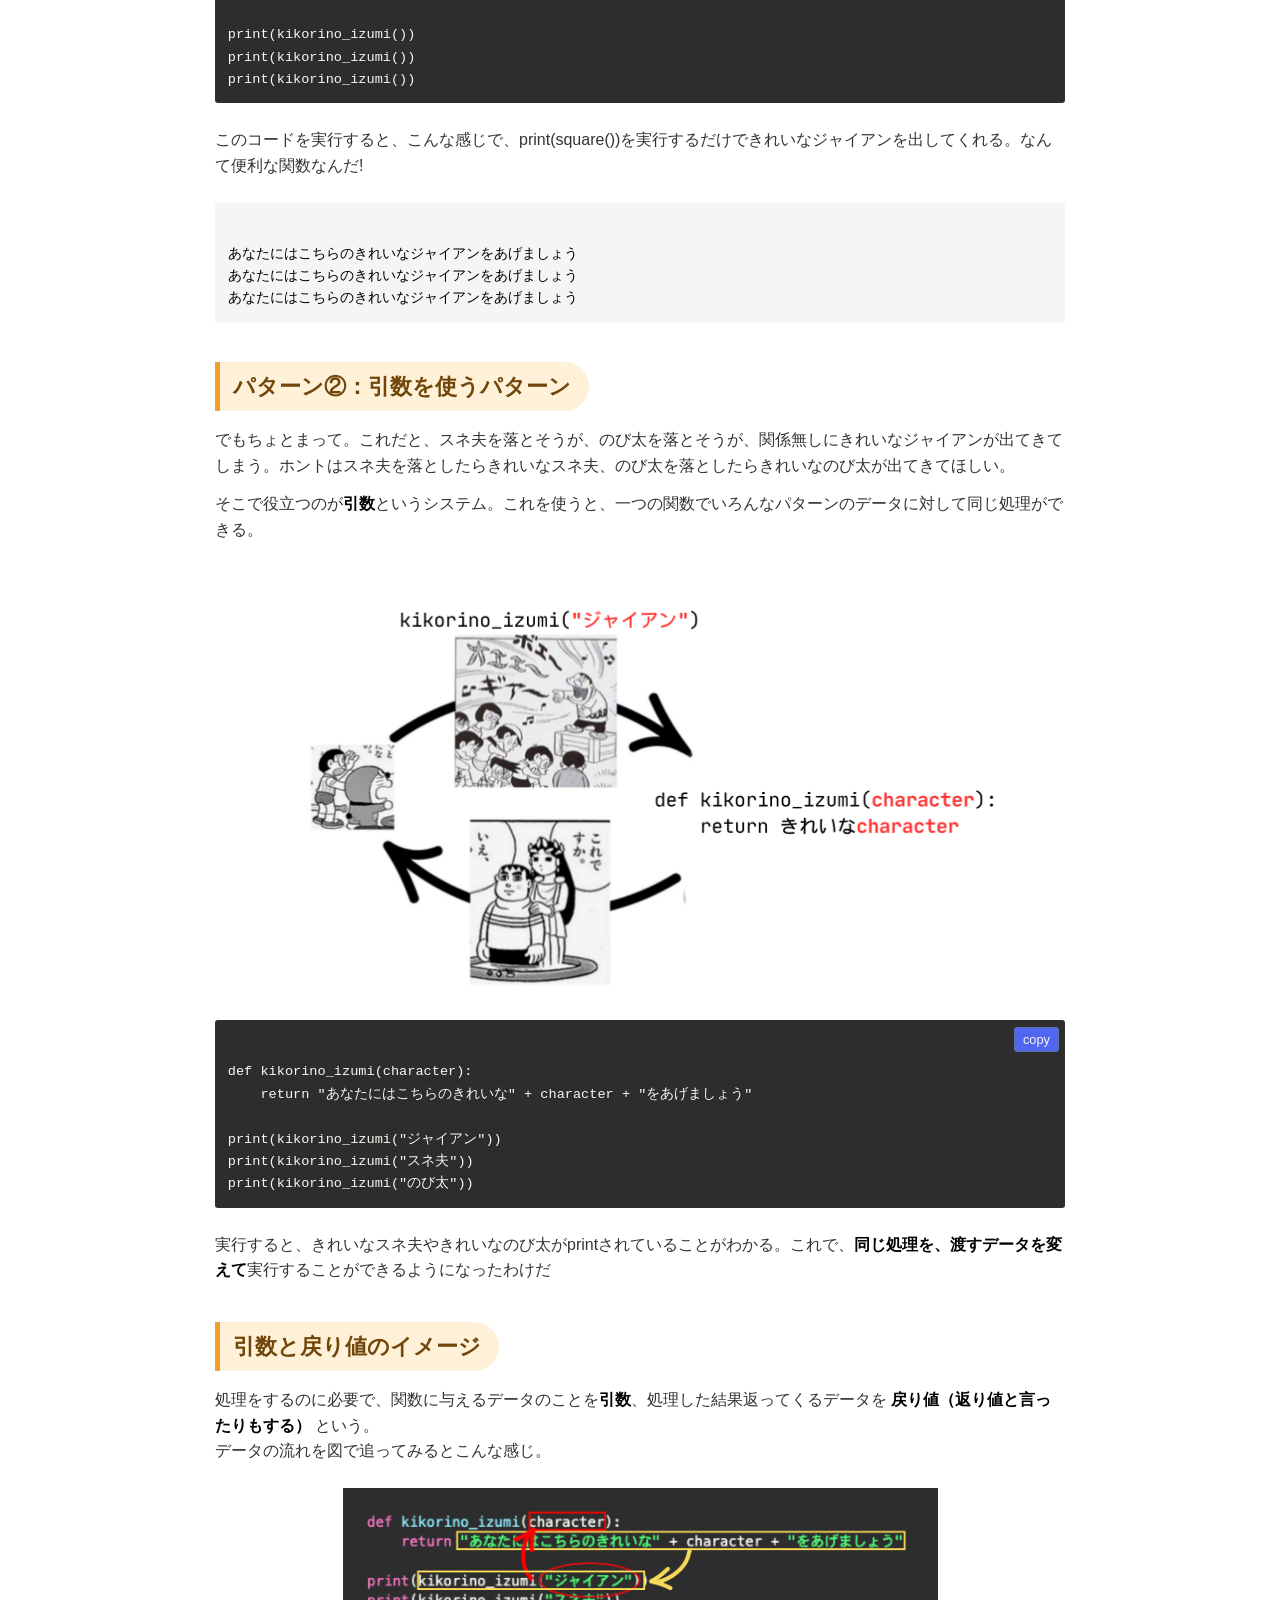
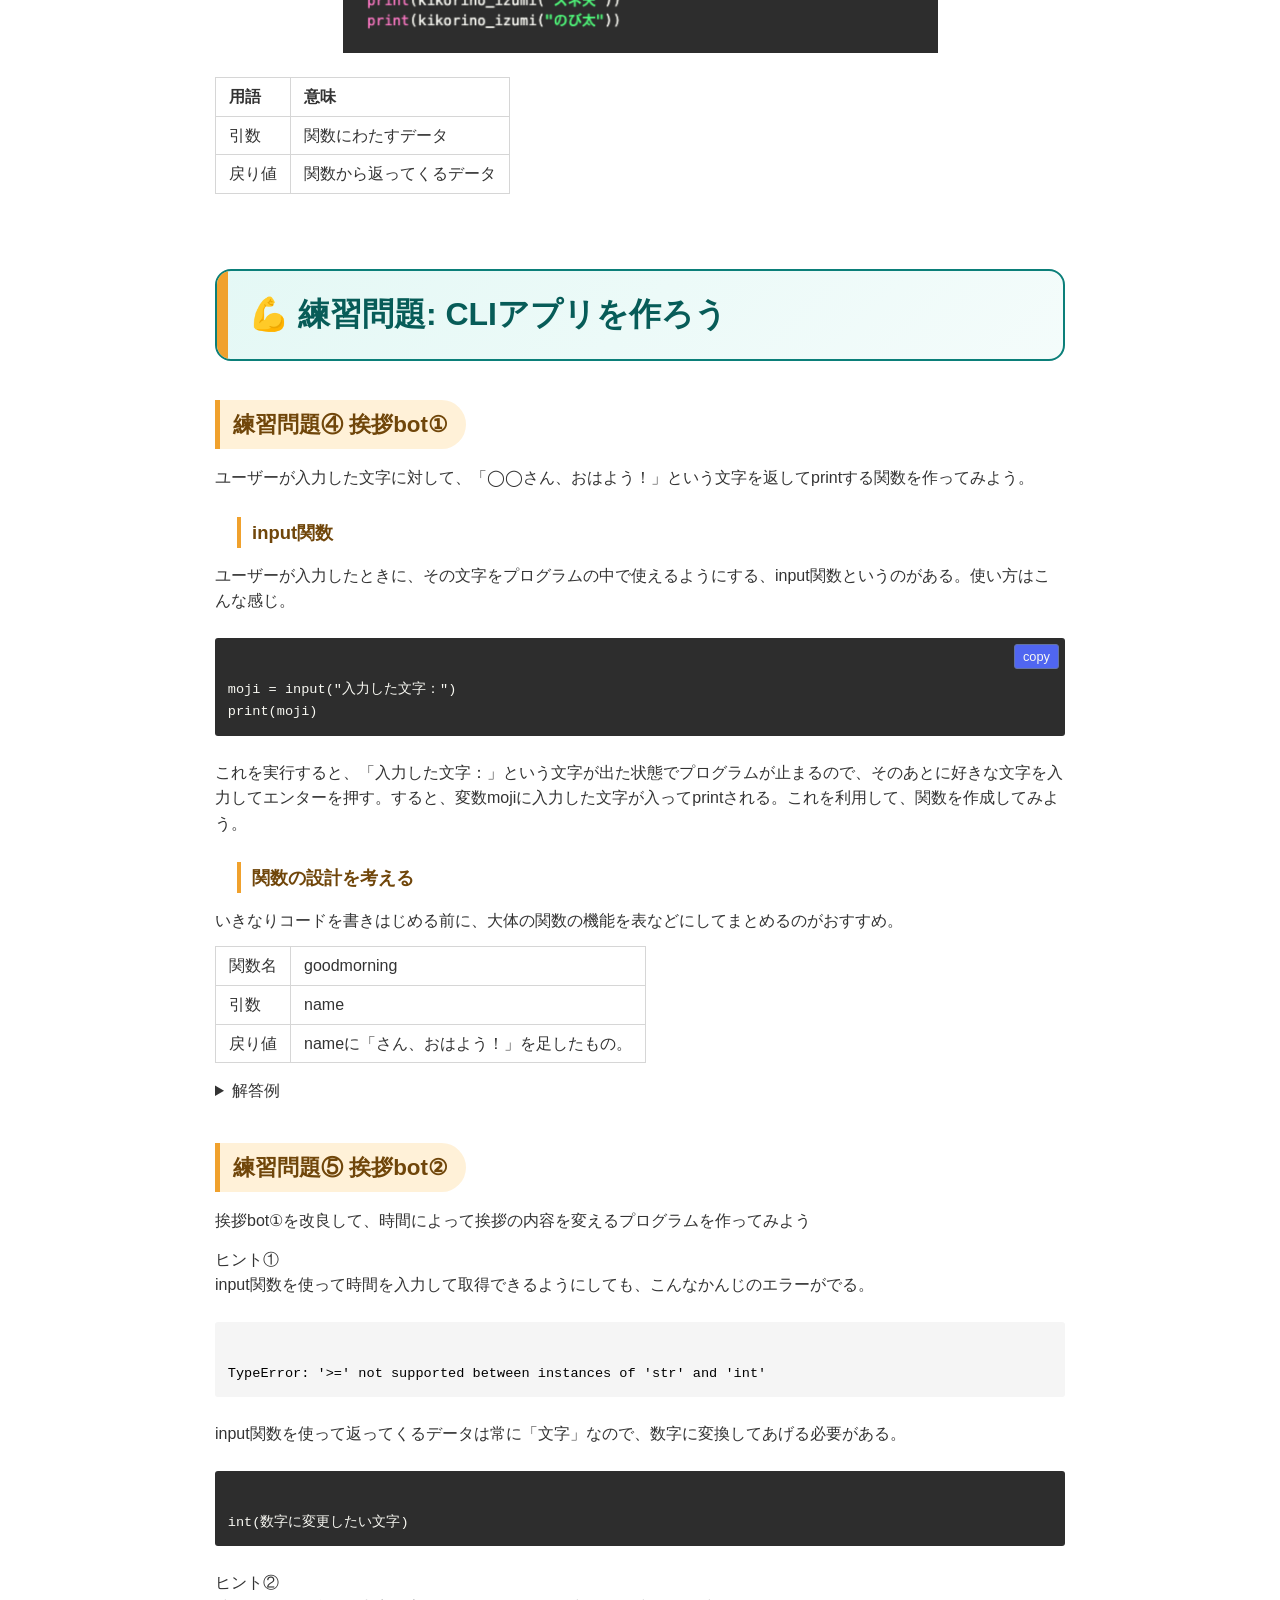
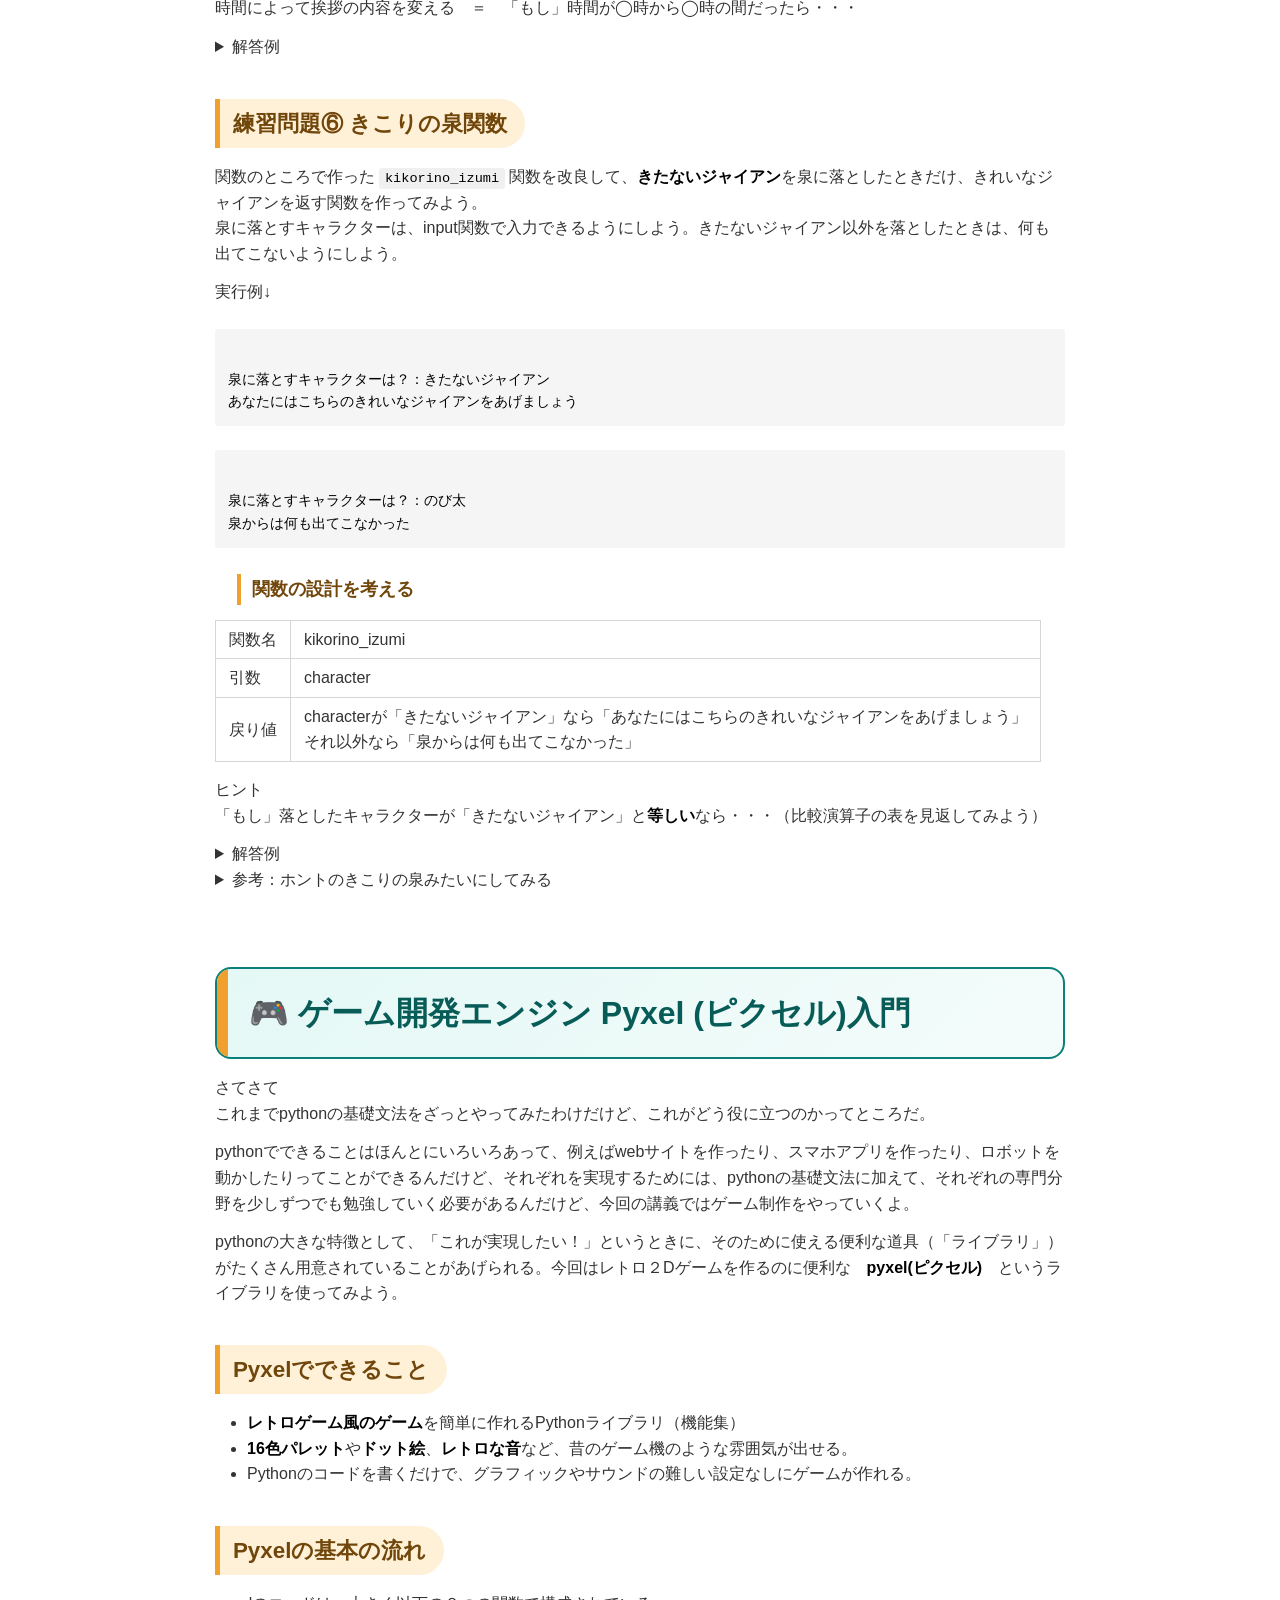
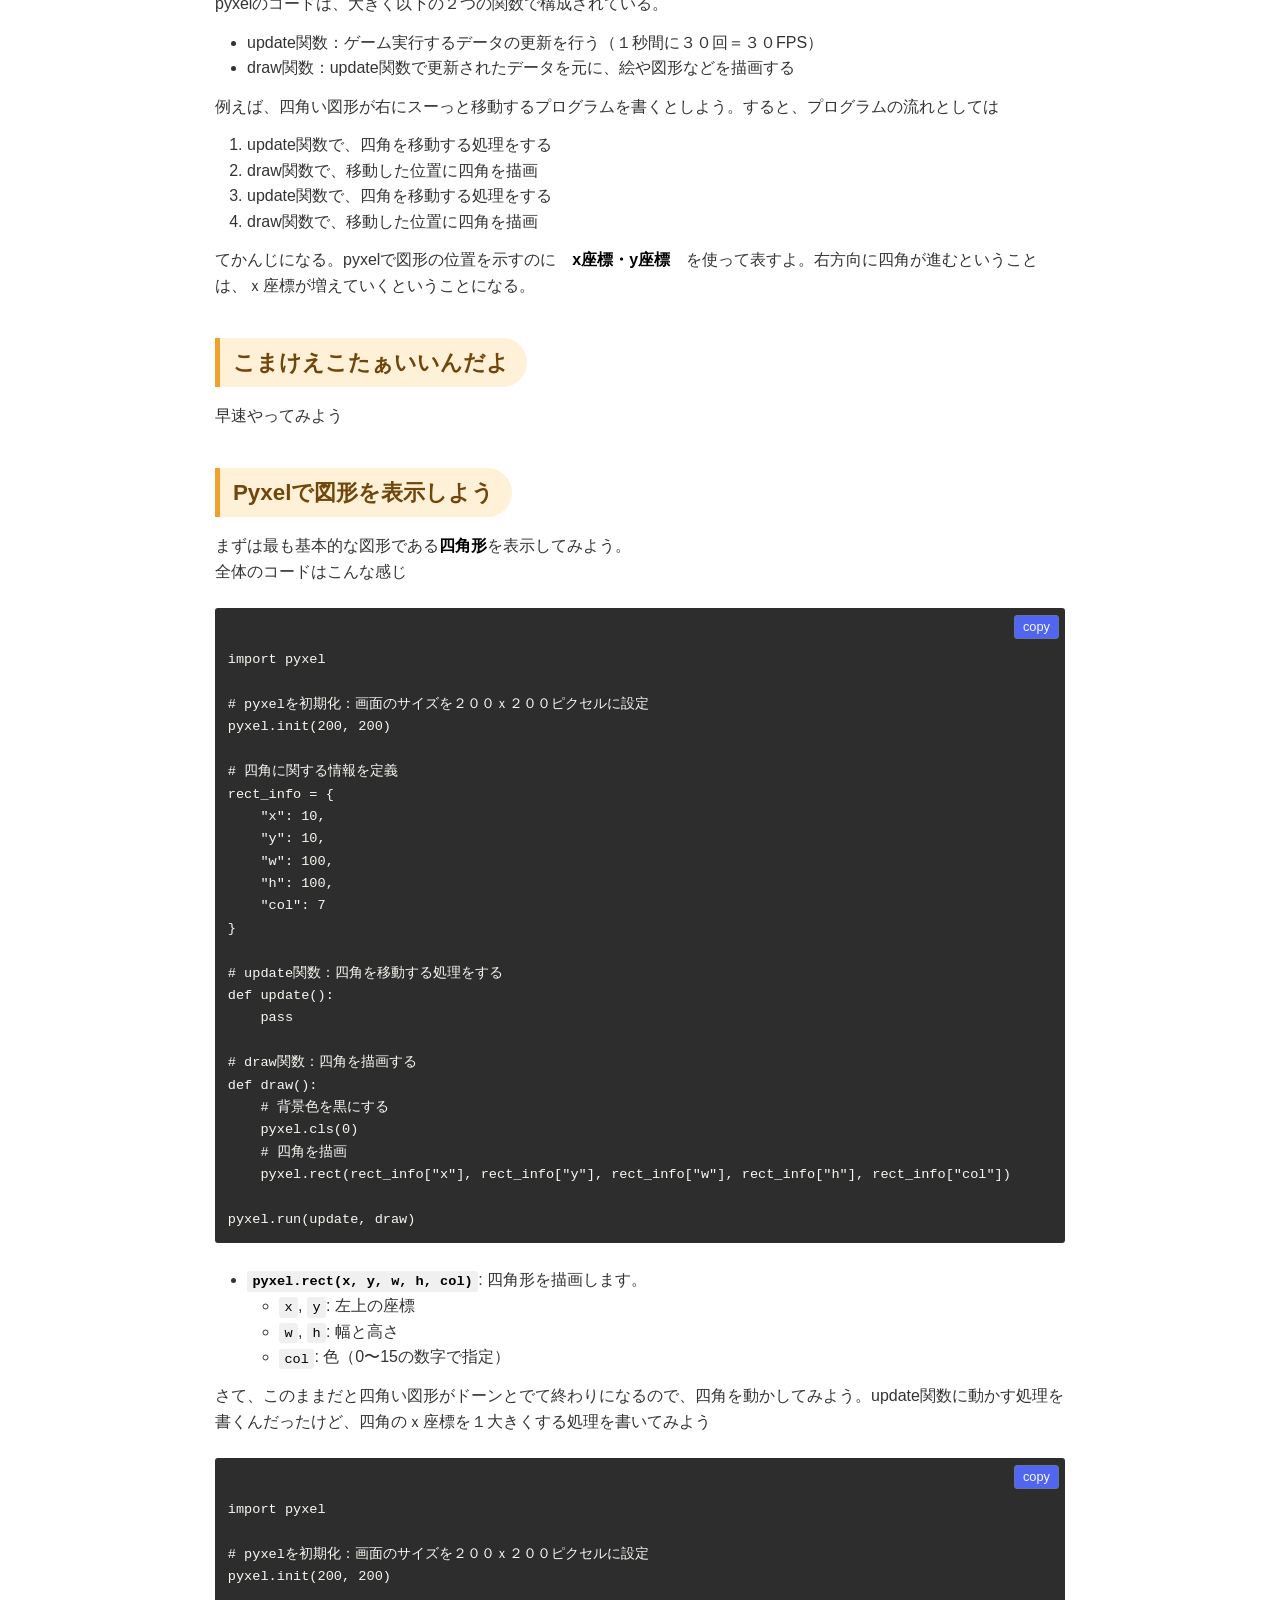
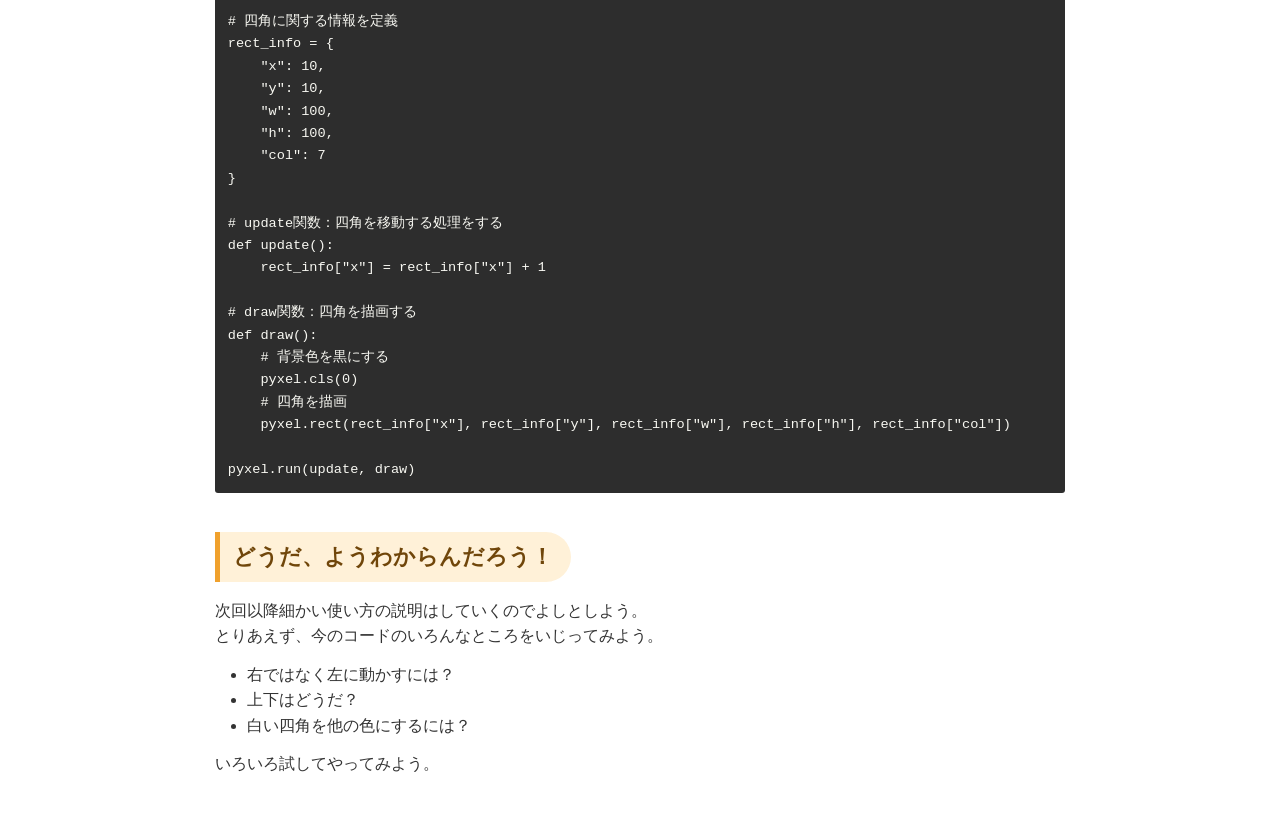
==== commit 507f321d: "day3修正" ====
--- a/2026/day2/day2_Pythonの基礎②_制御構文･関数_／_pyxelの基本.html
+++ b/2026/day2/day2_Pythonの基礎②_制御構文･関数_／_pyxelの基本.html
@@ -90,10 +90,10 @@
 ②室内温度が１０度以下
 ③　①②以外（１０度より高く、２５度未満）
 </code></pre>
-        <p>の３つ<br>
-            <code>elif</code> は、条件分岐のなかにいくつでも追加できる。２つめ、３つ目の条件を追加するときに追加するやつ<br>
-            <code>else</code> は、その上にあるどの条件にも合致しないときに実行する処理を書くときにつかうやつ。他の２つと違ってこの場合は条件を書く必要がない<br>
-            elif elseを使うバージョンの条件分岐の書き方はこんな感じ。</p>
+        <p>の３つ</p>
+        <p><code>elif</code> は、条件分岐のなかにいくつでも追加できる。２つめ、３つ目の条件を追加するときに追加するやつ<br>
+            <code>else</code> は、その上にあるどの条件にも合致しないときに実行する処理を書くときにつかうやつ。他の２つと違ってこの場合は条件を書く必要がない</p>
+        <p>elif elseを使うバージョンの条件分岐の書き方はこんな感じ。</p>
         <p><img class="img_top" src="img/if_structure_top.png" alt="if・elif・elseの書き方"></p>
         <p>これを使って、エアコンプログラムを完成させてみよう</p>
         <pre data-role="codeBlock" data-info="python" class="language-python python"><code>room_temp = 18
@@ -112,8 +112,8 @@
         <h1 id="2-制御構文②-for-〜回くりかえす">2. 制御構文②: <code>for(フォー)</code> 〜回くりかえす (回数指定の繰り返し)</h1>
         <p><img class="img_top" src="img/pushup_for_top.png" alt="pushup_for"></p>
         <p>コードを書くときのとても重要な考え方として、「コードをわかりやすく、短くまとめる」というのがある。</p>
-        <p>真夏の体育館での校長先生の話を考えてみよう。５分ですむ話を、１時間も２時間もされたら、たまったもんじゃないよね。でも大体校長先生の話とかって「挨拶をしようね」「礼儀正しくしようね」ってだけの内容の事が多い（気がするｗ）<br>
-            プログラミングをしていくうえで、「おんなじことを何回も繰り返し実行したい」っていうシーンは結構ある。</p>
+        <p>真夏の体育館での校長先生の話を考えてみよう。５分ですむ話を、１時間も２時間もされたら、たまったもんじゃないよね。でも大体校長先生の話とかって「挨拶をしようね」「礼儀正しくしようね」ってだけの内容の事が多い（気がするｗ）</p>
+        <p>プログラミングをしていくうえで、「おんなじことを何回も繰り返し実行したい」っていうシーンは結構ある。</p>
         <p>プログラミングもおんなじで、短く書くことができるのに、それをわざわざながーーーーく書くことは良くないとされている。pythonの制御構文を使って、シンプルに読みやすく書くようにしよう。</p>
 
         <h2 id="繰り返しを使わずに書いてみよう">繰り返しを使わずに書いてみよう</h2>
@@ -157,8 +157,8 @@
 ...(省略)
 9
 </code></pre>
-            <p>range(10)とすると、０から９までの数字データのかたまり（配列といいます）が入って、for文といっしょに使うことで、処理中にその塊に入っているデータに順番にアクセスしていく感じ。０から９だから、全部で１０回の繰り返しになる、てこと。iという文字に、繰り返しごとにデータが順番に入っていく感じ。ここの文字は別にiである必要はなくて、自由に名前をつけられる。<br>
-                配列には他にも「リスト」などの種類があって、こっちは数字だけじゃなくて文字も扱える。<br>
+            <p>range(10)とすると、０から９までの数字データのかたまり（配列といいます）が入って、for文といっしょに使うことで、処理中にその塊に入っているデータに順番にアクセスしていく感じ。０から９だから、全部で１０回の繰り返しになる、てこと。iという文字に、繰り返しごとにデータが順番に入っていく感じ。ここの文字は別にiである必要はなくて、自由に名前をつけられる。</p>
+            <p>配列には他にも「リスト」などの種類があって、こっちは数字だけじゃなくて文字も扱える。<br>
                 配列を使った繰り返しの例はこんな感じ</p>
             <pre data-role="codeBlock" data-info="python" class="language-python python"><code>teacher_list = ["リッキー", "オッキー", "ガッキー", "グッチー"]
 for teacher in teacher_list:
@@ -204,9 +204,9 @@
             <pre data-role="codeBlock" data-info="" class="language-text"><code>True
 </code></pre>
             <p>True : 正しい<br>
-                pythonも認めざるを得ないかっこよさ。<br>
-                冗談はさておき、これは <code>ricky という変数と "かっこいい" という文字データは同じ</code> という条件が「正しい」ので、Trueという結果が返ってきている感じ。<br>
-                逆に</p>
+                pythonも認めざるを得ないかっこよさ。</p>
+            <p>冗談はさておき、これは <code>ricky という変数と "かっこいい" という文字データは同じ</code> という条件が「正しい」ので、Trueという結果が返ってきている感じ。</p>
+            <p>逆に</p>
             <pre data-role="codeBlock" data-info="python" class="language-python python"><code>ricky = "かっこいい"
 print(ricky == "ブサイク")
 </code><button class="copy-btn" onclick="copyCode(this)">copy</button></pre>
@@ -235,9 +235,9 @@
 
         <h1 id="関数-処理をまとめよう">関数: 処理をまとめよう</h1>
         <p><img class="img_top" src="img/function_jyaian_top.png" alt="function_jyaian"></p>
-        <p>関数の基本の考え方は、<code>何度も使いそうな処理を一箇所にまとめておいて、使いたいときに処理を呼び出す</code>というやり方。<br>
-            以下のコードは、for文などの繰り返しと違うところは、回数や条件を指定できない代わりに、<code>引数</code>というシステムを使うと、同じ処理を繰り返すだけではなく、<code>同じ「ような」</code>処理を繰り返し行うことができる。書き方の説明の前に、実際に関数をつかって書かれたコードを見てみよう。<br>
-            ドラえもんの秘密道具で、｢きこりの泉｣っていうのを知ってる?童話の｢金の斧｣みたいなやつで、ジャイアンが入ると｢あなたが落としたのはこのきれいなジャイアンですか?それともこのきたないジャイアンですか?｣って聞いてくるやつ。<br>
+        <p>関数の基本の考え方は、<code>何度も使いそうな処理を一箇所にまとめておいて、使いたいときに処理を呼び出す</code>というやり方。</p>
+        <p>以下のコードは、for文などの繰り返しと違うところは、回数や条件を指定できない代わりに、<code>引数</code>というシステムを使うと、同じ処理を繰り返すだけではなく、<code>同じ「ような」</code>処理を繰り返し行うことができる。書き方の説明の前に、実際に関数をつかって書かれたコードを見てみよう。</p>
+        <p>ドラえもんの秘密道具で、｢きこりの泉｣っていうのを知ってる?童話の｢金の斧｣みたいなやつで、ジャイアンが入ると｢あなたが落としたのはこのきれいなジャイアンですか?それともこのきたないジャイアンですか?｣って聞いてくるやつ。<br>
             木こりの泉の機能はこんな感じ</p>
         <ul>
             <li>ジャイアンを泉にいれる</li>
@@ -260,9 +260,9 @@
 </code></pre>
 
         <h2 id="パターン②引数を使うパターン">パターン②：引数を使うパターン</h2>
-        <p>でもちょとまって。これだと、スネ夫を落とそうが、のび太を落とそうが、関係無しにきれいなジャイアンが出てきてしまう。ホントはスネ夫を落としたらきれいなスネ夫、のび太を落としたらきれいなのび太が出てきてほしい。<br>
-            そこで役立つのが<strong>引数</strong>というシステム。これを使うと、一つの関数でいろんなパターンのデータに対して同じ処理ができる。<br>
-            <img class="img_top" src="img/function_jyaian_argument_top.png" alt="function_jyaian_argument"></p>
+        <p>でもちょとまって。これだと、スネ夫を落とそうが、のび太を落とそうが、関係無しにきれいなジャイアンが出てきてしまう。ホントはスネ夫を落としたらきれいなスネ夫、のび太を落としたらきれいなのび太が出てきてほしい。</p>
+        <p>そこで役立つのが<strong>引数</strong>というシステム。これを使うと、一つの関数でいろんなパターンのデータに対して同じ処理ができる。</p>
+        <p><img class="img_top" src="img/function_jyaian_argument_top.png" alt="function_jyaian_argument"></p>
         <pre data-role="codeBlock" data-info="python" class="language-python python"><code>def kikorino_izumi(character):
     return "あなたにはこちらのきれいな" + character + "をあげましょう"
 
@@ -399,8 +399,8 @@
         </details>
         <details>
             <summary>参考：ホントのきこりの泉みたいにしてみる</summary>
-            <p>童話の「金の斧」では、泉の精が「あなたが落としたのはこの金の斧ですか？」と聞いてきて、<strong>正直に答えた人だけ</strong>がごほうびをもらえる。きこりの泉も同じで、泉の精の質問に正直に答えないと、きれいなジャイアンはもらえない。<br>
-                これを関数で再現してみるとこんな感じ。関数の中でもinput関数を使って、泉の精との問答ができるようになっている。</p>
+            <p>童話の「金の斧」では、泉の精が「あなたが落としたのはこの金の斧ですか？」と聞いてきて、<strong>正直に答えた人だけ</strong>がごほうびをもらえる。きこりの泉も同じで、泉の精の質問に正直に答えないと、きれいなジャイアンはもらえない。</p>
+            <p>これを関数で再現してみるとこんな感じ。関数の中でもinput関数を使って、泉の精との問答ができるようになっている。</p>
             <pre data-role="codeBlock" data-info="python" class="language-python python"><code>character = input("泉に落とすキャラクターは？：")
 def kikorino_izumi(character):
     answer1 = input("あなたが落としたのはこのきれいな" + character + "ですか？（はい / いいえ）：")
@@ -429,9 +429,9 @@
 
         <h1 id="ゲーム開発エンジン-pyxel-ピクセル入門">🎮 ゲーム開発エンジン Pyxel (ピクセル)入門</h1>
         <p>さてさて<br>
-            これまでpythonの基礎文法をざっとやってみたわけだけど、これがどう役に立つのかってところだ。<br>
-            pythonでできることはほんとにいろいろあって、例えばwebサイトを作ったり、スマホアプリを作ったり、ロボットを動かしたりってことができるんだけど、それぞれを実現するためには、pythonの基礎文法に加えて、それぞれの専門分野を少しずつでも勉強していく必要があるんだけど、今回の講義ではゲーム制作をやっていくよ。<br>
-            pythonの大きな特徴として、「これが実現したい！」というときに、そのために使える便利な道具（「ライブラリ」）がたくさん用意されていることがあげられる。今回はレトロ２Dゲームを作るのに便利な　<strong>pyxel(ピクセル)</strong>　というライブラリを使ってみよう。</p>
+            これまでpythonの基礎文法をざっとやってみたわけだけど、これがどう役に立つのかってところだ。</p>
+        <p>pythonでできることはほんとにいろいろあって、例えばwebサイトを作ったり、スマホアプリを作ったり、ロボットを動かしたりってことができるんだけど、それぞれを実現するためには、pythonの基礎文法に加えて、それぞれの専門分野を少しずつでも勉強していく必要があるんだけど、今回の講義ではゲーム制作をやっていくよ。</p>
+        <p>pythonの大きな特徴として、「これが実現したい！」というときに、そのために使える便利な道具（「ライブラリ」）がたくさん用意されていることがあげられる。今回はレトロ２Dゲームを作るのに便利な　<strong>pyxel(ピクセル)</strong>　というライブラリを使ってみよう。</p>
 
         <h2 id="pyxelでできること">Pyxelでできること</h2>
         <ul>
--- a/2026/css/style.css
+++ b/2026/css/style.css
@@ -0,0 +1,1584 @@
+.uneditable {
+    -webkit-user-select: none;
+    user-select: none;
+    background-color: #F5F5F5;
+    /* 薄い赤でコピー禁止を明示 */
+    border-left: 4px solid #e74c3c;
+    /* 視覚的に強調 */
+    padding: 0.5em;
+    display: block;
+}
+
+code[class*=language-],
+pre[class*=language-] {
+    color: #333;
+    background: 0 0;
+    font-family: Consolas, "Liberation Mono", Menlo, Courier, monospace;
+    text-align: left;
+    white-space: pre;
+    word-spacing: normal;
+    word-break: normal;
+    word-wrap: normal;
+    line-height: 1.4;
+    -moz-tab-size: 8;
+    -o-tab-size: 8;
+    tab-size: 8;
+    -webkit-hyphens: none;
+    -moz-hyphens: none;
+    -ms-hyphens: none;
+    hyphens: none
+}
+
+pre[class*=language-] {
+    padding: .8em;
+    overflow: auto;
+    border-radius: 3px;
+    background: #f5f5f5
+}
+
+:not(pre)>code[class*=language-] {
+    padding: .1em;
+    border-radius: .3em;
+    white-space: normal;
+    background: #f5f5f5
+}
+
+.token.blockquote,
+.token.comment {
+    color: #969896
+}
+
+.token.cdata {
+    color: #183691
+}
+
+.token.doctype,
+.token.macro.property,
+.token.punctuation,
+.token.variable {
+    color: #333
+}
+
+.token.builtin,
+.token.important,
+.token.keyword,
+.token.operator,
+.token.rule {
+    color: #a71d5d
+}
+
+.token.attr-value,
+.token.regex,
+.token.string,
+.token.url {
+    color: #183691
+}
+
+.token.atrule,
+.token.boolean,
+.token.code,
+.token.command,
+.token.constant,
+.token.entity,
+.token.number,
+.token.property,
+.token.symbol {
+    color: #0086b3
+}
+
+.token.prolog,
+.token.selector,
+.token.tag {
+    color: #63a35c
+}
+
+.token.attr-name,
+.token.class,
+.token.class-name,
+.token.function,
+.token.id,
+.token.namespace,
+.token.pseudo-class,
+.token.pseudo-element,
+.token.url-reference .token.variable {
+    color: #795da3
+}
+
+.token.entity {
+    cursor: help
+}
+
+.token.title,
+.token.title .token.punctuation {
+    font-weight: 700;
+    color: #1d3e81
+}
+
+.token.list {
+    color: #ed6a43
+}
+
+.token.inserted {
+    background-color: #eaffea;
+    color: #55a532
+}
+
+.token.deleted {
+    background-color: #ffecec;
+    color: #bd2c00
+}
+
+.token.bold {
+    font-weight: 700
+}
+
+.token.italic {
+    font-style: italic
+}
+
+.language-json .token.property {
+    color: #183691
+}
+
+.language-markup .token.tag .token.punctuation {
+    color: #333
+}
+
+.language-css .token.function,
+code.language-css {
+    color: #0086b3
+}
+
+.language-yaml .token.atrule {
+    color: #63a35c
+}
+
+code.language-yaml {
+    color: #183691
+}
+
+.language-ruby .token.function {
+    color: #333
+}
+
+.language-markdown .token.url {
+    color: #795da3
+}
+
+.language-makefile .token.symbol {
+    color: #795da3
+}
+
+.language-makefile .token.variable {
+    color: #183691
+}
+
+.language-makefile .token.builtin {
+    color: #0086b3
+}
+
+.language-bash .token.keyword {
+    color: #0086b3
+}
+
+pre[data-line] {
+    position: relative;
+    padding: 1em 0 1em 3em
+}
+
+pre[data-line] .line-highlight-wrapper {
+    position: absolute;
+    top: 0;
+    left: 0;
+    background-color: transparent;
+    display: block;
+    width: 100%
+}
+
+pre[data-line] .line-highlight {
+    position: absolute;
+    left: 0;
+    right: 0;
+    padding: inherit 0;
+    margin-top: 1em;
+    background: hsla(24, 20%, 50%, .08);
+    background: linear-gradient(to right, hsla(24, 20%, 50%, .1) 70%, hsla(24, 20%, 50%, 0));
+    pointer-events: none;
+    line-height: inherit;
+    white-space: pre
+}
+
+pre[data-line] .line-highlight:before,
+pre[data-line] .line-highlight[data-end]:after {
+    content: attr(data-start);
+    position: absolute;
+    top: .4em;
+    left: .6em;
+    min-width: 1em;
+    padding: 0 .5em;
+    background-color: hsla(24, 20%, 50%, .4);
+    color: #f4f1ef;
+    font: bold 65%/1.5 sans-serif;
+    text-align: center;
+    vertical-align: .3em;
+    border-radius: 999px;
+    text-shadow: none;
+    box-shadow: 0 1px #fff
+}
+
+pre[data-line] .line-highlight[data-end]:after {
+    content: attr(data-end);
+    top: auto;
+    bottom: .4em
+}
+
+html body {
+    font-family: -apple-system, BlinkMacSystemFont, "Segoe UI", Roboto, "Hiragino Sans", "Yu Gothic", Meiryo, Arial, sans-serif;
+    font-size: 16px;
+    line-height: 1.6;
+    color: #333;
+    background-color: #fff;
+    overflow: initial;
+    box-sizing: border-box;
+    word-wrap: break-word
+}
+
+html body>:first-child {
+    margin-top: 0
+}
+
+html body h1,
+html body h2,
+html body h3,
+html body h4,
+html body h5,
+html body h6 {
+    line-height: 1.2;
+    margin-top: 1em;
+    margin-bottom: 16px;
+    color: #000
+}
+
+html body h1 {
+    font-size: 2.25em;
+    font-weight: 300;
+    padding-bottom: .3em
+}
+
+html body h2 {
+    font-size: 1.75em;
+    font-weight: 400;
+    padding-bottom: .3em
+}
+
+html body h3 {
+    font-size: 1.5em;
+    font-weight: 500
+}
+
+html body h4 {
+    font-size: 1.25em;
+    font-weight: 600
+}
+
+html body h5 {
+    font-size: 1.1em;
+    font-weight: 600
+}
+
+html body h6 {
+    font-size: 1em;
+    font-weight: 600
+}
+
+html body h1,
+html body h2,
+html body h3,
+html body h4,
+html body h5 {
+    font-weight: 600
+}
+
+html body h5 {
+    font-size: 1em
+}
+
+html body h6 {
+    color: #5c5c5c
+}
+
+html body strong {
+    color: #000
+}
+
+html body del {
+    color: #5c5c5c
+}
+
+html body a:not([href]) {
+    color: inherit;
+    text-decoration: none
+}
+
+html body a {
+    color: #08c;
+    text-decoration: none
+}
+
+html body a:hover {
+    color: #00a3f5;
+    text-decoration: none
+}
+
+html body img {
+    max-width: 100%
+}
+
+html body>p {
+    margin-top: 0;
+    margin-bottom: 16px;
+    word-wrap: break-word
+}
+
+html body>ol,
+html body>ul {
+    margin-bottom: 16px
+}
+
+html body ol,
+html body ul {
+    padding-left: 2em
+}
+
+html body ol.no-list,
+html body ul.no-list {
+    padding: 0;
+    list-style-type: none
+}
+
+html body ol ol,
+html body ol ul,
+html body ul ol,
+html body ul ul {
+    margin-top: 0;
+    margin-bottom: 0
+}
+
+html body li {
+    margin-bottom: 0
+}
+
+html body li.task-list-item {
+    list-style: none
+}
+
+html body li>p {
+    margin-top: 0;
+    margin-bottom: 0
+}
+
+html body .task-list-item-checkbox {
+    margin: 0 .2em .25em -1.8em;
+    vertical-align: middle
+}
+
+html body .task-list-item-checkbox:hover {
+    cursor: pointer
+}
+
+html body blockquote {
+    margin: 16px 0;
+    font-size: inherit;
+    padding: 0 15px;
+    color: #5c5c5c;
+    background-color: #f0f0f0;
+    border-left: 4px solid #d6d6d6
+}
+
+html body blockquote>:first-child {
+    margin-top: 0
+}
+
+html body blockquote>:last-child {
+    margin-bottom: 0
+}
+
+html body hr {
+    height: 4px;
+    margin: 32px 0;
+    background-color: #d6d6d6;
+    border: 0 none
+}
+
+html body table {
+    margin: 10px 0 15px 0;
+    border-collapse: collapse;
+    border-spacing: 0;
+    display: block;
+    width: 100%;
+    overflow: auto;
+    word-break: normal;
+    word-break: keep-all
+}
+
+html body table th {
+    font-weight: 700;
+    color: #000
+}
+
+html body table td,
+html body table th {
+    border: 1px solid #d6d6d6;
+    padding: 6px 13px
+}
+
+html body dl {
+    padding: 0
+}
+
+html body dl dt {
+    padding: 0;
+    margin-top: 16px;
+    font-size: 1em;
+    font-style: italic;
+    font-weight: 700
+}
+
+html body dl dd {
+    padding: 0 16px;
+    margin-bottom: 16px
+}
+
+html body code {
+    font-family: Menlo, Monaco, Consolas, 'Courier New', monospace;
+    font-size: .85em;
+    color: #000;
+    background-color: #f0f0f0;
+    border-radius: 3px;
+    padding: .2em 0
+}
+
+html body code::after,
+html body code::before {
+    letter-spacing: -.2em;
+    content: '\00a0'
+}
+
+html body pre>code {
+    padding: 0;
+    margin: 0;
+    word-break: normal;
+    white-space: pre;
+    background: 0 0;
+    border: 0
+}
+
+html body .highlight {
+    margin-bottom: 16px
+}
+
+html body .highlight pre,
+html body pre {
+    padding: 1em;
+    overflow: auto;
+    line-height: 1.45;
+    border: #d6d6d6;
+    border-radius: 3px
+}
+
+html body .highlight pre {
+    margin-bottom: 0;
+    word-break: normal
+}
+
+html body pre code,
+html body pre tt {
+    display: inline;
+    max-width: initial;
+    padding: 0;
+    margin: 0;
+    overflow: initial;
+    line-height: inherit;
+    word-wrap: normal;
+    background-color: transparent;
+    border: 0
+}
+
+html body pre code:after,
+html body pre code:before,
+html body pre tt:after,
+html body pre tt:before {
+    content: normal
+}
+
+html body blockquote,
+html body dl,
+html body ol,
+html body p,
+html body pre,
+html body ul {
+    margin-top: 0;
+    margin-bottom: 0;
+}
+
+html body kbd {
+    color: #000;
+    border: 1px solid #d6d6d6;
+    border-bottom: 2px solid #c7c7c7;
+    padding: 2px 4px;
+    background-color: #f0f0f0;
+    border-radius: 3px
+}
+
+@media print {
+    html body {
+        background-color: #fff
+    }
+
+    html body h1,
+    html body h2,
+    html body h3,
+    html body h4,
+    html body h5,
+    html body h6 {
+        color: #000;
+        page-break-after: avoid
+    }
+
+    html body blockquote {
+        color: #5c5c5c
+    }
+
+    html body pre {
+        page-break-inside: avoid
+    }
+
+    html body table {
+        display: table
+    }
+
+    html body img {
+        display: block;
+        max-width: 100%;
+        max-height: 100%
+    }
+
+    html body code,
+    html body pre {
+        word-wrap: break-word;
+        white-space: pre
+    }
+}
+
+.markdown-preview {
+    width: 100%;
+    height: 100%;
+    box-sizing: border-box
+}
+
+.markdown-preview ul {
+    list-style: disc
+}
+
+.markdown-preview ul ul {
+    list-style: circle
+}
+
+.markdown-preview ul ul ul {
+    list-style: square
+}
+
+.markdown-preview ol {
+    list-style: decimal
+}
+
+.markdown-preview ol ol,
+.markdown-preview ul ol {
+    list-style-type: lower-roman
+}
+
+.markdown-preview ol ol ol,
+.markdown-preview ol ul ol,
+.markdown-preview ul ol ol,
+.markdown-preview ul ul ol {
+    list-style-type: lower-alpha
+}
+
+/* 旧教材の章立て用リストを、Discord Bot章と同じ見出し表示にする。 */
+.markdown-preview .legacy-section-list {
+    padding-left: 0;
+    list-style: none;
+}
+
+.markdown-preview .legacy-section-item {
+    list-style: none;
+}
+
+.markdown-preview .legacy-section-item::marker {
+    content: "";
+}
+
+html body .legacy-section-heading {
+    font-size: 1.75em;
+    font-weight: 600;
+    padding-bottom: .3em;
+}
+
+.markdown-preview .newpage,
+.markdown-preview .pagebreak {
+    page-break-before: always
+}
+
+.markdown-preview pre.line-numbers {
+    position: relative;
+    padding-left: 3.8em;
+    counter-reset: linenumber
+}
+
+.markdown-preview pre.line-numbers>code {
+    position: relative
+}
+
+.markdown-preview pre.line-numbers .line-numbers-rows {
+    position: absolute;
+    pointer-events: none;
+    top: 1em;
+    font-size: 100%;
+    left: 0;
+    width: 3em;
+    letter-spacing: -1px;
+    border-right: 1px solid #999;
+    -webkit-user-select: none;
+    -moz-user-select: none;
+    -ms-user-select: none;
+    user-select: none
+}
+
+.markdown-preview pre.line-numbers .line-numbers-rows>span {
+    pointer-events: none;
+    display: block;
+    counter-increment: linenumber
+}
+
+.markdown-preview pre.line-numbers .line-numbers-rows>span:before {
+    content: counter(linenumber);
+    color: #999;
+    display: block;
+    padding-right: .8em;
+    text-align: right
+}
+
+.markdown-preview .mathjax-exps .MathJax_Display {
+    text-align: center !important
+}
+
+.markdown-preview:not([data-for=preview]) .code-chunk .code-chunk-btn-group {
+    display: none
+}
+
+.markdown-preview:not([data-for=preview]) .code-chunk .status {
+    display: none
+}
+
+.markdown-preview:not([data-for=preview]) .code-chunk .output-div {
+    margin-bottom: 16px
+}
+
+.markdown-preview .md-toc {
+    padding: 0
+}
+
+.markdown-preview .md-toc .md-toc-link-wrapper .md-toc-link {
+    display: inline;
+    padding: .25rem 0
+}
+
+.markdown-preview .md-toc .md-toc-link-wrapper .md-toc-link div,
+.markdown-preview .md-toc .md-toc-link-wrapper .md-toc-link p {
+    display: inline
+}
+
+.markdown-preview .md-toc .md-toc-link-wrapper.highlighted .md-toc-link {
+    font-weight: 800
+}
+
+.scrollbar-style::-webkit-scrollbar {
+    width: 8px
+}
+
+.scrollbar-style::-webkit-scrollbar-track {
+    border-radius: 10px;
+    background-color: transparent
+}
+
+.scrollbar-style::-webkit-scrollbar-thumb {
+    border-radius: 5px;
+    background-color: rgba(150, 150, 150, .66);
+    border: 4px solid rgba(150, 150, 150, .66);
+    background-clip: content-box
+}
+
+html body[for=html-export]:not([data-presentation-mode]) {
+    position: relative;
+    width: 100%;
+    height: 100%;
+    top: 0;
+    left: 0;
+    margin: 0;
+    padding: 0;
+    overflow: auto
+}
+
+html body[for=html-export]:not([data-presentation-mode]) .markdown-preview {
+    position: relative;
+    top: 100px;
+    min-height: 100vh
+}
+
+@media screen and (min-width:914px) {
+    html body[for=html-export]:not([data-presentation-mode]) .markdown-preview {
+        padding: 2em calc(50% - 457px + 2em)
+    }
+}
+
+@media screen and (max-width:914px) {
+    html body[for=html-export]:not([data-presentation-mode]) .markdown-preview {
+        padding: 2em
+    }
+}
+
+@media screen and (max-width:450px) {
+    html body[for=html-export]:not([data-presentation-mode]) .markdown-preview {
+        font-size: 14px !important;
+        padding: 1em
+    }
+}
+
+@media print {
+    html body[for=html-export]:not([data-presentation-mode]) #sidebar-toc-btn {
+        display: none
+    }
+}
+
+html body[for=html-export]:not([data-presentation-mode]) #sidebar-toc-btn {
+    /* position: fixed; */
+    bottom: 8px;
+    left: 8px;
+    font-size: 28px;
+    cursor: pointer;
+    color: inherit;
+    z-index: 99;
+    width: 32px;
+    text-align: center;
+    opacity: .4
+}
+
+html body[for=html-export]:not([data-presentation-mode])[html-show-sidebar-toc] #sidebar-toc-btn {
+    opacity: 1
+}
+
+html body[for=html-export]:not([data-presentation-mode])[html-show-sidebar-toc] .md-sidebar-toc {
+    /* position: fixed; */
+    top: 0;
+    left: 0;
+    width: 300px;
+    height: 100%;
+    padding: 32px 0 48px 0;
+    font-size: 14px;
+    box-shadow: 0 0 4px rgba(150, 150, 150, .33);
+    box-sizing: border-box;
+    overflow: auto;
+    background-color: inherit
+}
+
+html body[for=html-export]:not([data-presentation-mode])[html-show-sidebar-toc] .md-sidebar-toc::-webkit-scrollbar {
+    width: 8px
+}
+
+html body[for=html-export]:not([data-presentation-mode])[html-show-sidebar-toc] .md-sidebar-toc::-webkit-scrollbar-track {
+    border-radius: 10px;
+    background-color: transparent
+}
+
+html body[for=html-export]:not([data-presentation-mode])[html-show-sidebar-toc] .md-sidebar-toc::-webkit-scrollbar-thumb {
+    border-radius: 5px;
+    background-color: rgba(150, 150, 150, .66);
+    border: 4px solid rgba(150, 150, 150, .66);
+    background-clip: content-box
+}
+
+html body[for=html-export]:not([data-presentation-mode])[html-show-sidebar-toc] .md-sidebar-toc a {
+    text-decoration: none
+}
+
+html body[for=html-export]:not([data-presentation-mode])[html-show-sidebar-toc] .md-sidebar-toc .md-toc {
+    padding: 0 16px
+}
+
+html body[for=html-export]:not([data-presentation-mode])[html-show-sidebar-toc] .md-sidebar-toc .md-toc .md-toc-link-wrapper .md-toc-link {
+    display: inline;
+    padding: .25rem 0
+}
+
+html body[for=html-export]:not([data-presentation-mode])[html-show-sidebar-toc] .md-sidebar-toc .md-toc .md-toc-link-wrapper .md-toc-link div,
+html body[for=html-export]:not([data-presentation-mode])[html-show-sidebar-toc] .md-sidebar-toc .md-toc .md-toc-link-wrapper .md-toc-link p {
+    display: inline
+}
+
+html body[for=html-export]:not([data-presentation-mode])[html-show-sidebar-toc] .md-sidebar-toc .md-toc .md-toc-link-wrapper.highlighted .md-toc-link {
+    font-weight: 800
+}
+
+html body[for=html-export]:not([data-presentation-mode])[html-show-sidebar-toc] .markdown-preview {
+    left: 300px;
+    width: calc(100% - 300px);
+    padding: 2em calc(50% - 457px - 300px / 2);
+    margin: 0;
+    box-sizing: border-box
+}
+
+@media screen and (max-width:1274px) {
+    html body[for=html-export]:not([data-presentation-mode])[html-show-sidebar-toc] .markdown-preview {
+        padding: 2em
+    }
+}
+
+@media screen and (max-width:450px) {
+    html body[for=html-export]:not([data-presentation-mode])[html-show-sidebar-toc] .markdown-preview {
+        width: 100%
+    }
+}
+
+html body[for=html-export]:not([data-presentation-mode]):not([html-show-sidebar-toc]) .markdown-preview {
+    left: 50%;
+    transform: translateX(-50%)
+}
+
+html body[for=html-export]:not([data-presentation-mode]):not([html-show-sidebar-toc]) .md-sidebar-toc {
+    display: none
+}
+
+/* ヘッダー */
+header {
+    width: 100%;
+    height: 80px;
+    background: #d8f0d2;
+    padding-left: 30px;
+    padding-right: 30px;
+    box-sizing: border-box;
+    /* flexboxを作る */
+    display: flex;
+    /* 上下中央に揃える */
+    align-items: center;
+    /* 両端に配置 */
+    justify-content: space-between;
+
+    position: fixed;
+    /* 常にヘッダーが上に表示されるようにする */
+    z-index: 1000;
+}
+
+header ul {
+    padding-left: 0;
+    display: flex;
+    align-items: center;
+}
+
+header ul li {
+    list-style: none;
+    margin: 10px 10px;
+    align-items: center;
+}
+
+header ul li a {
+    align-items: center;
+}
+
+header ul li a img {
+    height: 40px;
+    align-items: center;
+}
+
+
+.header_img {
+    height: 40px;
+}
+
+/* documentボタンのプルダウン（ドキュメント・ページごとの参考サイト） */
+header ul li.ref-menu-item {
+    position: relative;
+}
+
+.ref-menu-button {
+    display: block;
+    padding: 0;
+    border: none;
+    background: none;
+    cursor: pointer;
+}
+
+.ref-menu-button img {
+    display: block;
+    height: 40px;
+}
+
+.ref-menu-button:focus-visible {
+    outline: 3px solid #f0a64a;
+    outline-offset: 3px;
+}
+
+.ref-menu-panel {
+    position: absolute;
+    top: calc(100% + 12px);
+    right: 0;
+    width: max-content;
+    min-width: 220px;
+    max-width: min(340px, calc(100vw - 32px));
+    padding: 10px 0;
+    border: 1px solid #e2e8c9;
+    border-radius: 12px;
+    background: #fff;
+    box-shadow: 0 10px 28px rgba(44, 73, 35, .16);
+}
+
+.ref-menu-panel[hidden] {
+    display: none;
+}
+
+.ref-menu-group + .ref-menu-group {
+    margin-top: 6px;
+    padding-top: 6px;
+    border-top: 1px solid #eef2df;
+}
+
+.ref-menu-label {
+    margin: 0;
+    padding: 4px 16px;
+    color: #6b7768;
+    font-size: 12px;
+    font-weight: 700;
+}
+
+.ref-menu-panel ul {
+    display: block;
+    margin: 0;
+    padding: 0;
+}
+
+header ul li.ref-menu-item .ref-menu-panel li {
+    margin: 0;
+}
+
+.ref-menu-panel a {
+    display: block;
+    /* 見出し（ref-menu-label）より右にずらし、インデントして見せる */
+    margin-left: 12px;
+    padding: 8px 16px;
+    color: #527000;
+    font-size: 14px;
+    line-height: 1.5;
+    text-decoration: none;
+    white-space: normal;
+}
+
+.ref-menu-panel a:hover,
+.ref-menu-panel a:focus-visible {
+    background: #f1f7ce;
+    color: #304700;
+    outline: none;
+}
+
+/* スマホ幅ではヘッダーの真下に画面幅いっぱいで表示する */
+@media screen and (max-width: 600px) {
+    .ref-menu-panel {
+        position: fixed;
+        top: 76px;
+        right: 16px;
+        left: 16px;
+        width: auto;
+        max-width: none;
+    }
+}
+
+@media print {
+    .ref-menu-panel {
+        display: none !important;
+    }
+}
+
+/* 本文の段落の前後に余白を取り、段落の区切りを読みやすくする。
+   画像だけを囲む段落は、画像側の余白（前後1.5em）に任せる。 */
+.markdown-preview p {
+    margin-top: 0.8em;
+    margin-bottom: 0.8em;
+}
+
+.markdown-preview p:has(> img) {
+    margin-top: 0;
+    margin-bottom: 0;
+}
+
+/* 教材画像はDiscord Bot章と同じ3段階の表示幅に統一する。 */
+.markdown-preview p > img {
+    display: block;
+    height: auto;
+    margin-top: 1.5em;
+    margin-right: auto;
+    margin-bottom: 1.5em;
+    /* 画像の前後の文章との間に余白を取る */
+    margin-left: auto;
+}
+
+/* 旧教材のクラス未指定画像は、既存の縦横比と小さい画像の原寸を保ちつつ
+   img_big相当の幅を上限にする。 */
+.markdown-preview img:not(.img_top):not(.img_big):not(.img_small) {
+    width: auto;
+    max-width: 70%;
+    height: auto;
+}
+
+.img_top {
+    width: 90%;
+}
+
+.img_big {
+    width: 70%;
+}
+
+.img_small {
+    width: 50%;
+}
+
+/* 本文内に埋め込んだ動画（YouTubeなど）は、img_bigと同じ幅の16:9で中央に表示する。 */
+.markdown-preview iframe {
+    display: block;
+    width: 70%;
+    height: auto;
+    aspect-ratio: 16 / 9;
+    margin: 1.5em auto;
+    border: 0;
+}
+
+@media screen and (max-width: 600px) {
+    .markdown-preview img:not(.img_top):not(.img_big):not(.img_small),
+    .img_top,
+    .img_big,
+    .img_small {
+        width: auto;
+        max-width: 100%;
+    }
+
+    .markdown-preview iframe {
+        width: 100%;
+    }
+}
+
+.copy-btn {
+    position: absolute;
+    /* 親要素（pre）に対して絶対配置 */
+    top: 0.5em;
+    /* 上端からの距離 */
+    right: 0.5em;
+    /* 右端からの距離 */
+    background-color: #f0f0f0;
+    /* ボタンの背景色 */
+    border: 1px solid #d6d6d6;
+    /* ボタンの境界線 */
+    border-radius: 3px;
+    /* 角を丸くする */
+    padding: 0.3em 0.6em;
+    /* 内側の余白 */
+    cursor: pointer;
+    /* マウスオーバー時にカーソルをポインターにする */
+    font-size: 0.8em;
+    /* フォントサイズを調整 */
+    color: #333;
+    /* 文字色 */
+}
+
+
+/* pre要素を基準点にする */
+pre[data-role="codeBlock"] {
+    position: relative;
+    /* 子要素の絶対配置の基準となるように設定 */
+    padding-top: 2.5em;
+    /* ボタンのスペースを確保するために上部のパディングを増やす */
+    margin-top: 1.5em;
+    margin-bottom: 1.5em;
+    /* コードブロックの前後の文章との間に余白を取る */
+}
+
+
+/* ===== Pythonコードブロック用ダークモードスタイル (修正版) ===== */
+
+/* コードブロック全体の背景と基本文字色 */
+pre.language-python,
+pre.language-python code {
+    background-color: #2d2d2d !important; /* 暗い背景色 */
+    color: #f8f8f2 !important;            /* 明るい基本文字色 */
+    text-shadow: none !important;         /* 文字の影を無効化 */
+}
+
+/* Pythonコードブロック内の各種トークン（構文要素）の色を調整 */
+pre.language-python .token.comment,
+pre.language-python .token.prolog,
+pre.language-python .token.doctype,
+pre.language-python .token.cdata {
+    color: #8292a2 !important;
+    text-shadow: none !important;
+}
+
+pre.language-python .token.punctuation {
+    color: #f8f8f2 !important;
+    text-shadow: none !important;
+}
+
+pre.language-python .token.property,
+pre.language-python .token.tag,
+pre.language-python .token.constant,
+pre.language-python .token.symbol,
+pre.language-python .token.deleted {
+    color: #ff79c6 !important;
+    text-shadow: none !important;
+}
+
+pre.language-python .token.boolean,
+pre.language-python .token.number {
+    color: #bd93f9 !important;
+    text-shadow: none !important;
+}
+
+pre.language-python .token.selector,
+pre.language-python .token.attr-name,
+pre.language-python .token.string,
+pre.language-python .token.char,
+pre.language-python .token.builtin,
+pre.language-python .token.inserted {
+    color: #50fa7b !important;
+    text-shadow: none !important;
+}
+
+pre.language-python .token.operator,
+pre.language-python .token.entity,
+pre.language-python .token.url,
+pre.language-python .language-css .token.string,
+pre.language-python .style .token.string {
+    color: #f8f8f2 !important;
+    text-shadow: none !important;
+}
+
+pre.language-python .token.atrule,
+pre.language-python .token.attr-value,
+pre.language-python .token.keyword {
+    color: #ff79c6 !important;
+    text-shadow: none !important;
+}
+
+pre.language-python .token.function,
+pre.language-python .token.class-name {
+    color: #8be9fd !important;
+    text-shadow: none !important;
+}
+
+pre.language-python .token.regex,
+pre.language-python .token.important,
+pre.language-python .token.variable {
+    color: #f1fa8c !important;
+    text-shadow: none !important;
+}
+
+/* コピーボタンのスタイルもダークモードに合わせて調整 */
+pre.language-python .copy-btn {
+    background-color: #5066f1;
+    border-color: #6272a4;
+    color: #f8f8f2;
+}
+/* コードブロック内の演算子から灰色の背景を削除 */
+.token.operator {
+    background-color: transparent !important;
+    text-shadow: none !important;
+}
+
+/* ===== ページ内検索付きハンバーガーメニュー（C案） ===== */
+
+:root {
+    --menu-ink: #17212b;
+    --menu-muted: #667085;
+    --menu-green: #397548;
+    --menu-line: #dce5c5;
+}
+
+.visually-hidden {
+    position: absolute !important;
+    width: 1px !important;
+    height: 1px !important;
+    padding: 0 !important;
+    margin: -1px !important;
+    overflow: hidden !important;
+    clip: rect(0, 0, 0, 0) !important;
+    white-space: nowrap !important;
+    border: 0 !important;
+}
+
+html {
+    scroll-behavior: smooth;
+}
+
+.markdown-preview h1[id],
+.markdown-preview h2[id] {
+    scroll-margin-top: 104px;
+}
+
+#header .page-menu-item {
+    margin-left: 4px;
+}
+
+.page-menu-button {
+    width: 48px;
+    height: 48px;
+    padding: 0;
+    display: grid;
+    place-content: center;
+    gap: 5px;
+    border: 1px solid rgba(57, 117, 72, .24);
+    border-radius: 12px;
+    background: rgba(255, 255, 255, .75);
+    color: var(--menu-ink);
+    cursor: pointer;
+    transition: background .2s ease, transform .2s ease, box-shadow .2s ease;
+}
+
+.page-menu-button:hover {
+    background: #fff;
+    box-shadow: 0 6px 18px rgba(44, 73, 35, .12);
+    transform: translateY(-1px);
+}
+
+.page-menu-button:focus-visible,
+.page-menu-close:focus-visible,
+.page-menu-search:focus-visible,
+.page-menu-link:focus-visible {
+    outline: 3px solid #f0a64a;
+    outline-offset: 3px;
+}
+
+.page-menu-button span {
+    width: 22px;
+    height: 2px;
+    display: block;
+    border-radius: 999px;
+    background: currentColor;
+    transition: transform .2s ease, opacity .2s ease;
+}
+
+.page-menu-button[aria-expanded="true"] span:nth-child(1) {
+    transform: translateY(7px) rotate(45deg);
+}
+
+.page-menu-button[aria-expanded="true"] span:nth-child(2) {
+    opacity: 0;
+}
+
+.page-menu-button[aria-expanded="true"] span:nth-child(3) {
+    transform: translateY(-7px) rotate(-45deg);
+}
+
+.page-menu-scrim {
+    position: fixed;
+    inset: 0;
+    z-index: 1090;
+    border: 0;
+    background: rgba(18, 28, 22, .14);
+    opacity: 0;
+    pointer-events: none;
+    transition: opacity .25s ease;
+}
+
+.page-menu-panel {
+    position: fixed;
+    top: 72px;
+    right: 24px;
+    z-index: 1100;
+    width: min(480px, calc(100vw - 32px));
+    max-height: calc(100dvh - 88px);
+    box-sizing: border-box;
+    padding: 22px;
+    border: 1px solid #dce5d2;
+    border-radius: 18px;
+    background: #fff;
+    box-shadow: 0 18px 50px rgba(22, 45, 28, .2);
+    color: var(--menu-ink);
+    opacity: 0;
+    visibility: hidden;
+    transform: translateY(-8px);
+    transition: opacity .2s ease, transform .2s ease, visibility .2s;
+}
+
+.page-menu-panel[aria-hidden="false"] {
+    opacity: 1;
+    visibility: visible;
+    transform: translateY(0);
+}
+
+body.menu-open {
+    overflow: hidden !important;
+}
+
+body.menu-open .page-menu-scrim {
+    opacity: 1;
+    pointer-events: auto;
+}
+
+.page-menu-head {
+    display: flex;
+    align-items: flex-start;
+    justify-content: space-between;
+    gap: 20px;
+}
+
+.page-menu-kicker {
+    margin: 0 0 4px;
+    color: var(--menu-green);
+    font-size: 12px;
+    font-weight: 800;
+    letter-spacing: .12em;
+    text-transform: uppercase;
+}
+
+.page-menu-title {
+    margin: 0;
+    font-size: 18px;
+    line-height: 1.35;
+}
+
+.page-menu-close {
+    width: 40px;
+    height: 40px;
+    flex: 0 0 auto;
+    border: 0;
+    border-radius: 50%;
+    background: #edf1e6;
+    color: var(--menu-ink);
+    font-size: 25px;
+    line-height: 1;
+    cursor: pointer;
+}
+
+.page-menu-search-wrap {
+    position: relative;
+    display: block;
+    margin: 18px 0 10px;
+}
+
+.page-menu-search-wrap::before {
+    content: "⌕";
+    position: absolute;
+    left: 14px;
+    top: 50%;
+    color: var(--menu-muted);
+    font-size: 24px;
+    transform: translateY(-54%);
+}
+
+.page-menu-search {
+    width: 100%;
+    box-sizing: border-box;
+    padding: 11px 14px 11px 42px;
+    border: 1px solid #d7ded0;
+    border-radius: 12px;
+    background: #fff;
+    font: inherit;
+}
+
+.page-menu-body {
+    max-height: calc(100dvh - 220px);
+    overflow-y: auto;
+}
+
+.page-menu-list,
+.page-menu-sublist {
+    margin: 0;
+    padding: 0;
+    list-style: none;
+}
+
+.page-menu-group {
+    border-bottom: 1px solid #edf0e8;
+}
+
+.page-menu-link {
+    color: inherit;
+    text-decoration: none;
+}
+
+.page-menu-link.is-active {
+    color: var(--menu-green);
+    font-weight: 800;
+}
+
+.page-menu-group > .page-menu-link {
+    display: block;
+    padding: 10px 8px;
+    font-weight: 700;
+}
+
+.page-menu-sublist {
+    display: flex;
+    flex-wrap: wrap;
+    gap: 5px;
+    padding: 0 8px 10px;
+}
+
+.page-menu-sublist .page-menu-link {
+    display: block;
+    padding: 5px 9px;
+    border-radius: 999px;
+    background: #f1f5ea;
+    color: #596353;
+    font-size: 12px;
+}
+
+.page-menu-empty {
+    display: none;
+    padding: 28px 8px;
+    color: var(--menu-muted);
+    text-align: center;
+}
+
+.page-menu-empty.is-visible {
+    display: block;
+}
+
+@media (max-width: 850px) {
+    #header {
+        padding-left: 14px;
+        padding-right: 14px;
+    }
+
+    #header .page-menu-item {
+        margin-right: 0;
+    }
+
+    .page-menu-button {
+        width: 44px;
+        height: 44px;
+    }
+
+    .page-menu-panel {
+        top: 76px;
+        right: 16px;
+    }
+}
+
+@media print {
+    .page-menu-item,
+    .page-menu-panel,
+    .page-menu-scrim {
+        display: none !important;
+    }
+}
+
+@media (prefers-reduced-motion: reduce) {
+    html {
+        scroll-behavior: auto;
+    }
+
+    .page-menu-panel,
+    .page-menu-scrim,
+    .page-menu-button,
+    .page-menu-button span {
+        transition: none !important;
+    }
+}
+
+/* 教材共通の見出しデザイン：h1は大きなカード、h2は小さなタブで階層を示す。 */
+html body .markdown-preview h1 {
+    position: relative;
+    margin-top: 2.35em;
+    padding: 0.7em 0.85em 0.7em 1em;
+    overflow: hidden;
+    border: 2px solid #0b7f79;
+    border-radius: 16px;
+    background: linear-gradient(135deg, #e4f8f5 0%, #f4fcfb 100%);
+    color: #075c58;
+    font-size: 2em;
+    line-height: 1.35;
+}
+
+html body .markdown-preview h1::after {
+    content: "";
+    position: absolute;
+    top: 0;
+    left: 0;
+    width: 0.35em;
+    height: 100%;
+    background: #f0a12d;
+}
+
+html body .markdown-preview h2 {
+    display: table;
+    margin-top: 1.75em;
+    padding: 0.4em 0.8em;
+    border-radius: 0 999px 999px 0;
+    background: #fff1d8;
+    color: #70460a;
+    font-size: 1.4em;
+    line-height: 1.4;
+    box-shadow: inset 5px 0 0 #f0a12d;
+}
+
+html body .markdown-preview h2 code {
+    color: inherit;
+}
+
+/* h3はh2の項目内の小見出しとして、字下げした小さめの見た目にする。トップページのもくじカードは対象外。 */
+html body .markdown-preview h3:not(.index_section h3) {
+    margin: 1.4em 0 0.8em 1.2em;
+    padding: 0.15em 0 0.15em 0.6em;
+    border-left: 4px solid #f0a12d;
+    color: #70460a;
+    font-size: 1.15em;
+    line-height: 1.4;
+}
+
+/* 見出し内のcodeは黄色背景で目立たせる。 */
+html body .markdown-preview h1 code,
+html body .markdown-preview h2 code {
+    background-color: #ffeb3b;
+}
+
+@media screen and (max-width: 450px) {
+    html body .markdown-preview h1 {
+        font-size: 1.65em;
+    }
+
+    html body .markdown-preview h2 {
+        font-size: 1.25em;
+    }
+}
+
+/* maintitle IDを持つh1はページタイトルとして、章見出しとは別の見た目にする。 */
+html body .markdown-preview > h1#maintitle {
+    position: relative;
+    margin: 1.1em 0 1.5em;
+    padding: 1.15em 0.9em 0.75em 1.35em;
+    overflow: visible;
+    border: 0;
+    border-radius: 0 14px 14px 0;
+    background: #eef9f7;
+    color: #173b39;
+    font-size: 2.3em;
+    line-height: 1.4;
+    box-shadow: inset 14px 0 0 #075c58;
+}
+
+html body .markdown-preview > h1#maintitle::after {
+    content: none;
+}
+
+@media screen and (max-width: 450px) {
+    html body .markdown-preview > h1#maintitle {
+        padding: 1.15em 0.7em 0.75em 1.15em;
+        font-size: 1.8em;
+    }
+}
